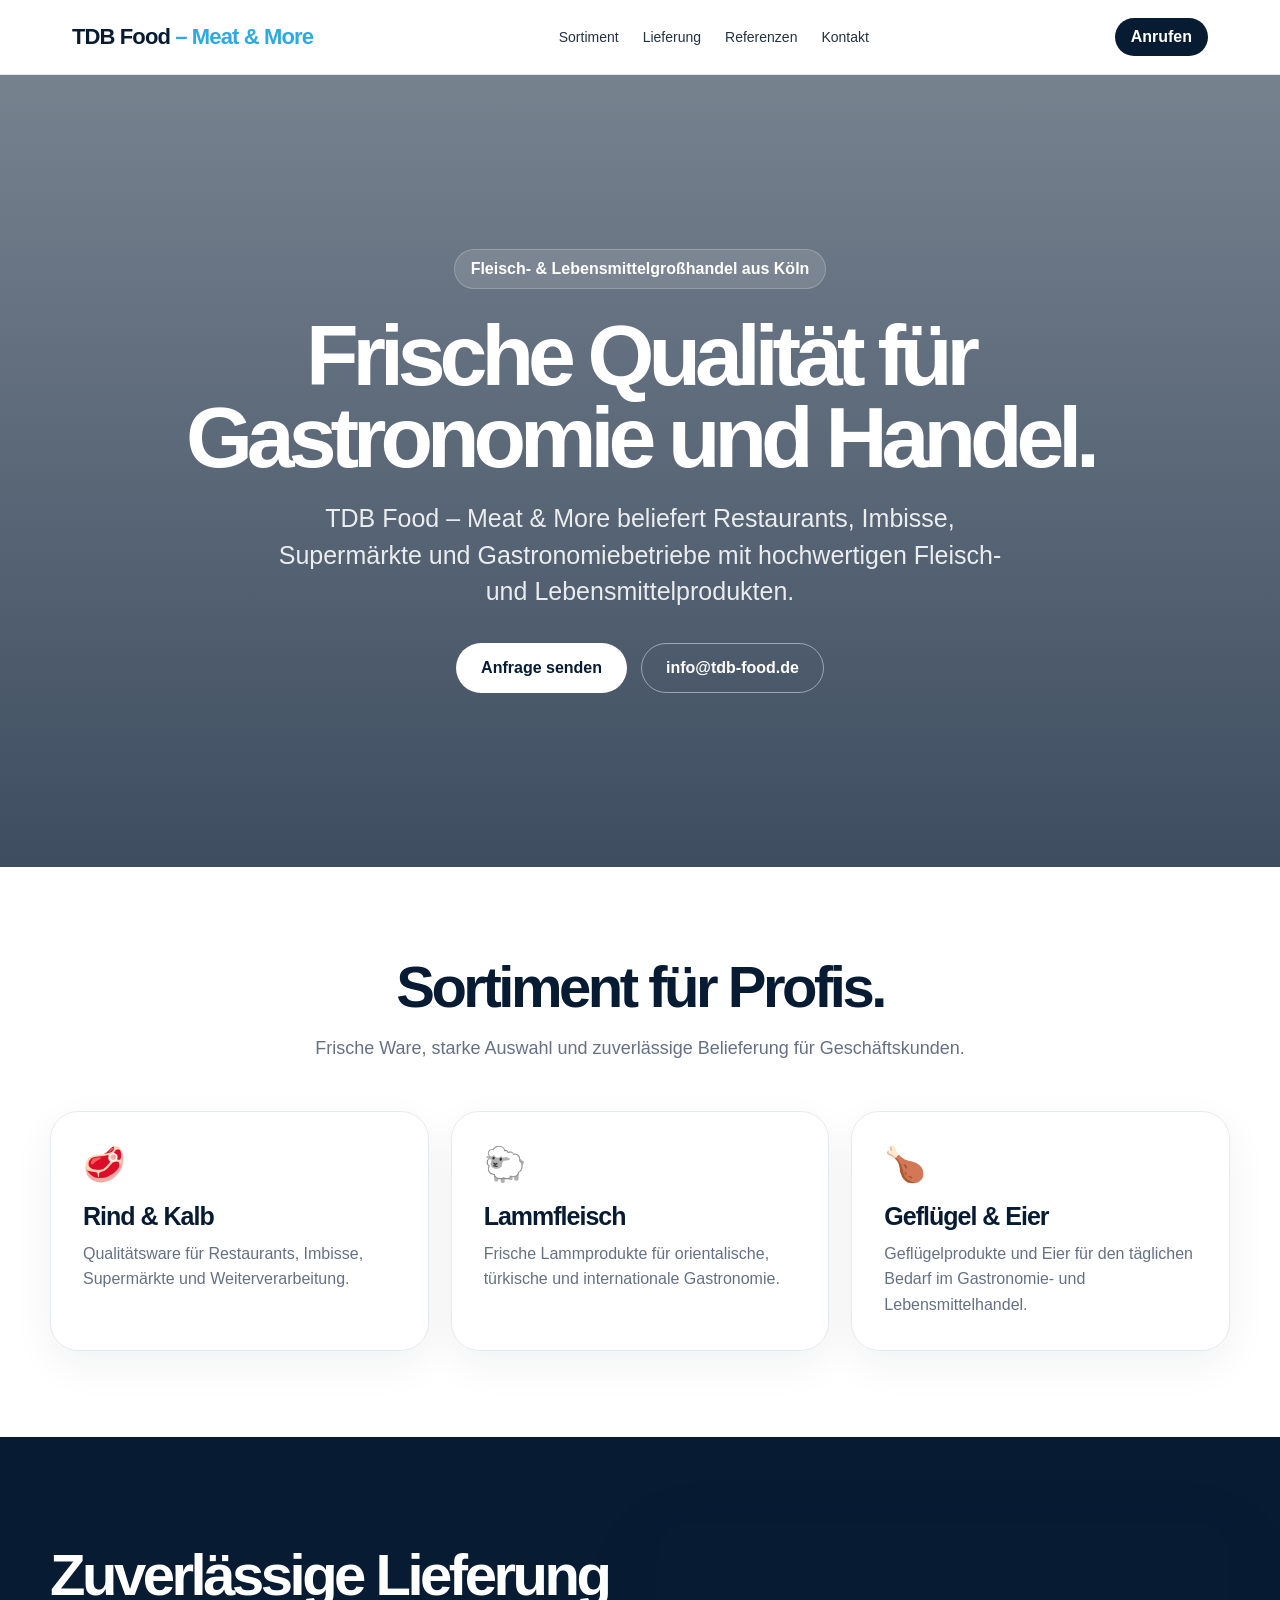
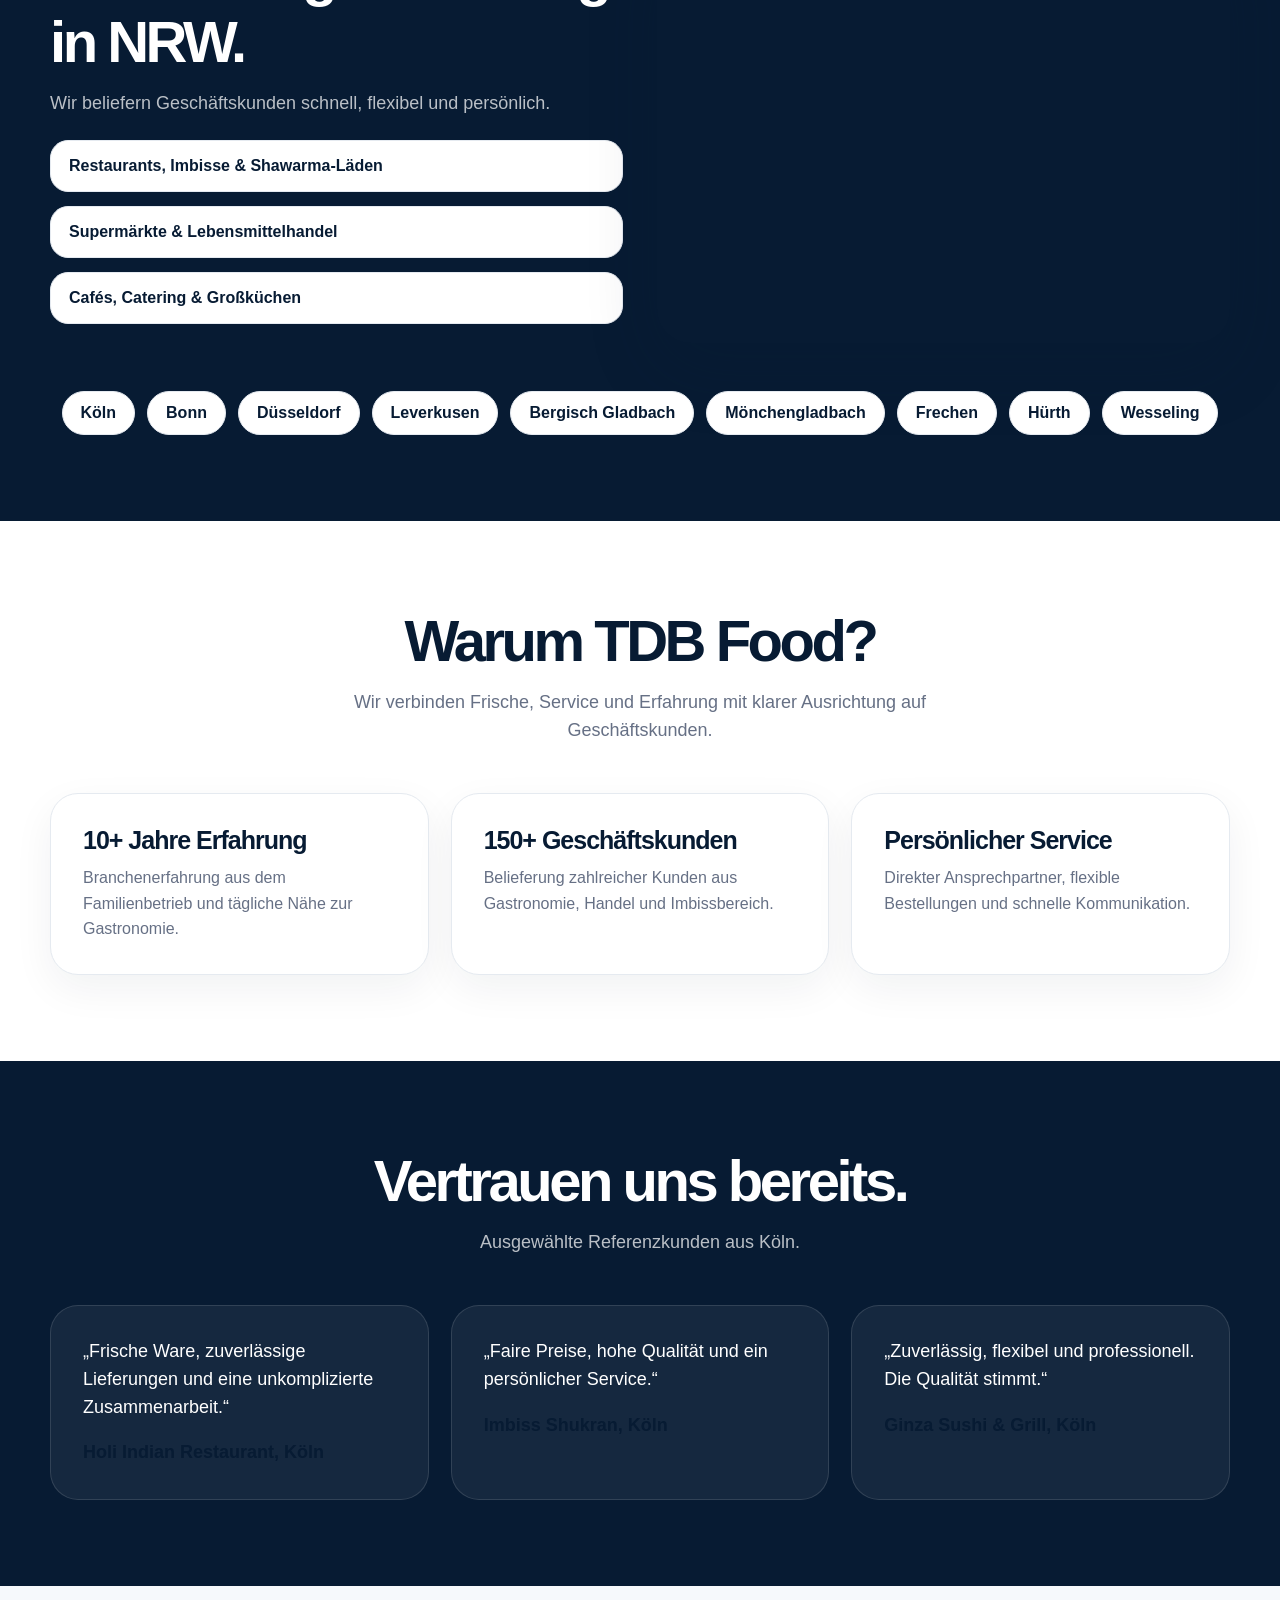
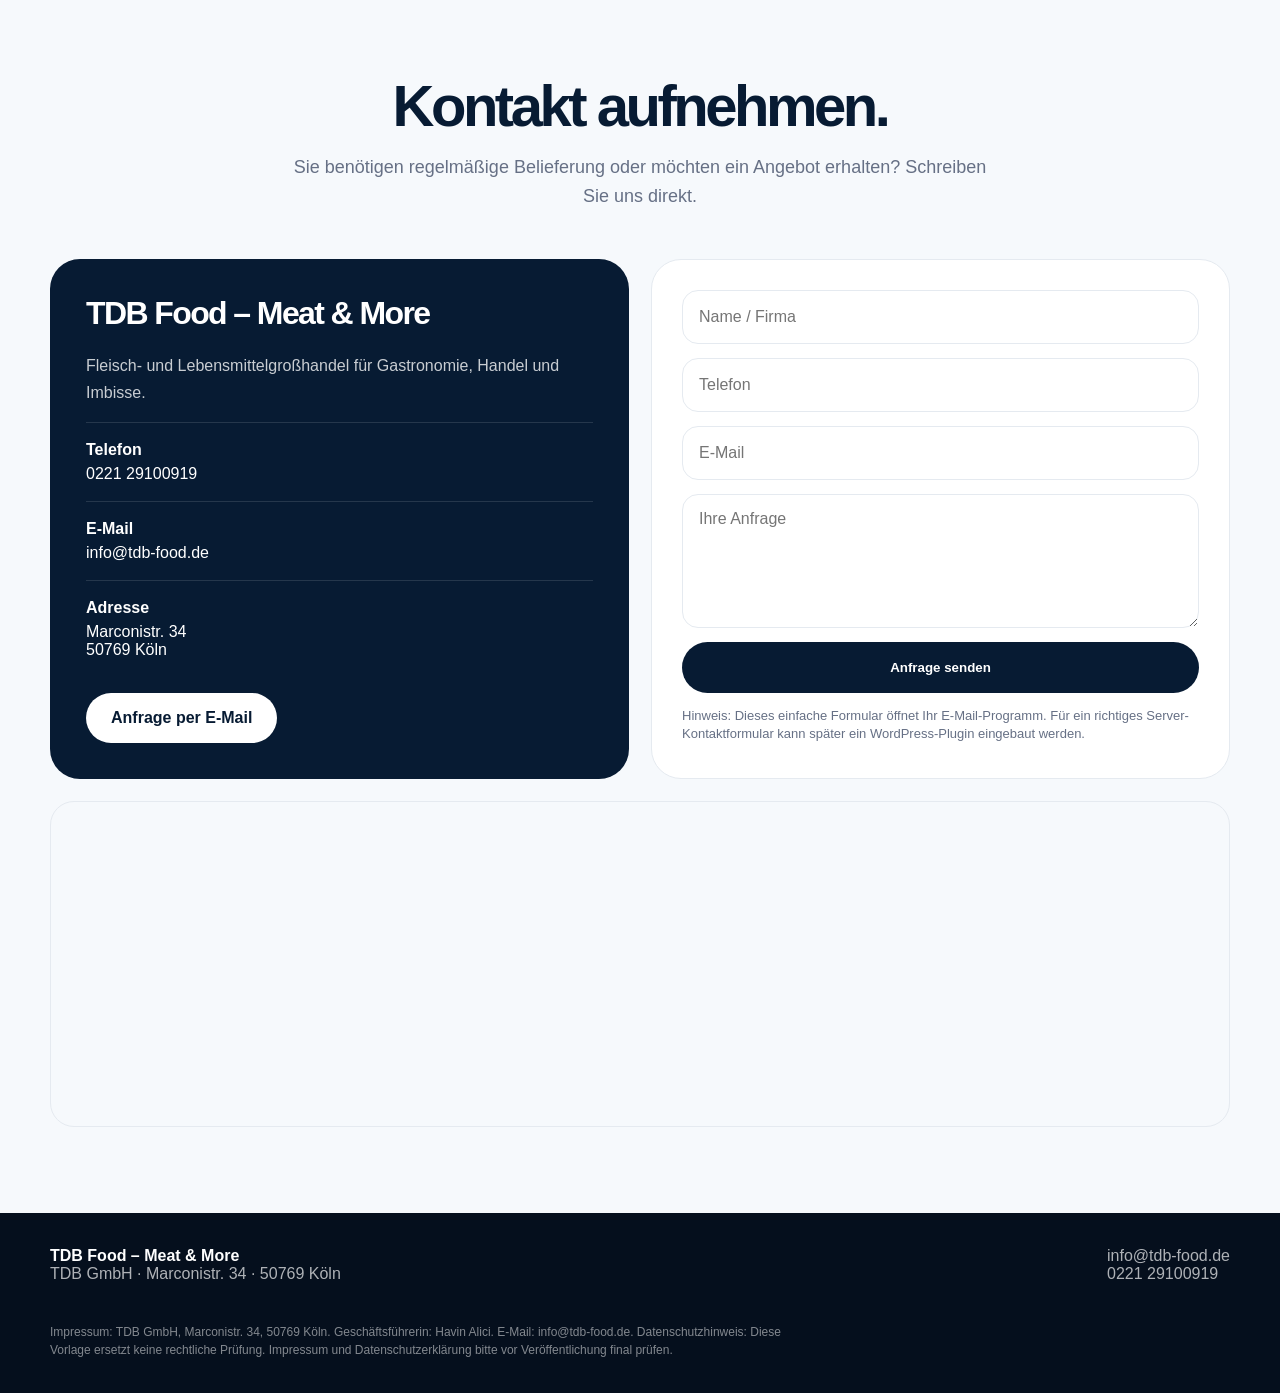
==== index.html @ 49c09c8f "Add files via upload" ====
<!doctype html>
<html lang="de">
<head>
  <meta charset="utf-8">
  <meta name="viewport" content="width=device-width, initial-scale=1">
  <title>TDB Food – Meat & More | Fleischgroßhandel Köln</title>
  <meta name="description" content="TDB Food – Meat & More beliefert Gastronomie, Imbisse, Restaurants und Supermärkte in Köln, Bonn, Düsseldorf und Umgebung mit Fleisch, Geflügel und Eiern.">
  <style>
    :root{
      --navy:#071B33;
      --blue:#2CAAE2;
      --light:#F6F9FC;
      --text:#0B1623;
      --muted:#667085;
      --card:#ffffff;
      --line:#E5EAF0;
    }
    *{box-sizing:border-box}
    html{scroll-behavior:smooth}
    body{margin:0;font-family:-apple-system,BlinkMacSystemFont,"Segoe UI",Roboto,Arial,sans-serif;color:var(--text);background:#fff}
    a{color:inherit;text-decoration:none}
    .topbar{position:sticky;top:0;z-index:10;background:rgba(255,255,255,.88);backdrop-filter:blur(18px);border-bottom:1px solid var(--line)}
    .nav{max-width:1180px;margin:auto;display:flex;align-items:center;justify-content:space-between;padding:18px 22px}
    .brand{font-weight:800;letter-spacing:-.04em;font-size:22px;color:var(--navy)}
    .brand span{color:var(--blue)}
    .navlinks{display:flex;gap:24px;font-size:14px;color:#243244}
    .navlinks a:hover{color:var(--blue)}
    .cta-small{background:var(--navy);color:#fff;padding:10px 16px;border-radius:999px;font-weight:700}
    .hero{min-height:88vh;display:grid;place-items:center;background:
      linear-gradient(180deg,rgba(7,27,51,.55),rgba(7,27,51,.78)),
      url("https://images.unsplash.com/photo-1607623814075-e51df1bdc82f?auto=format&fit=crop&w=1800&q=80") center/cover no-repeat;color:#fff;text-align:center}
    .hero-inner{max-width:980px;padding:80px 22px}
    .eyebrow{display:inline-flex;gap:10px;align-items:center;background:rgba(255,255,255,.12);border:1px solid rgba(255,255,255,.2);padding:10px 16px;border-radius:999px;margin-bottom:26px;font-weight:700}
    .hero h1{font-size:clamp(42px,7vw,86px);line-height:.95;margin:0 0 22px;letter-spacing:-.07em}
    .hero p{font-size:clamp(18px,2.3vw,25px);line-height:1.45;max-width:760px;margin:0 auto 34px;color:rgba(255,255,255,.88)}
    .actions{display:flex;gap:14px;justify-content:center;flex-wrap:wrap}
    .btn{display:inline-flex;align-items:center;justify-content:center;padding:15px 24px;border-radius:999px;font-weight:800;border:1px solid transparent}
    .btn.primary{background:#fff;color:var(--navy)}
    .btn.secondary{border-color:rgba(255,255,255,.45);color:#fff}
    section{padding:86px 22px}
    .wrap{max-width:1180px;margin:auto}
    .section-head{text-align:center;margin-bottom:48px}
    .section-head h2{font-size:clamp(32px,5vw,58px);letter-spacing:-.06em;margin:0 0 14px;color:var(--navy)}
    .section-head p{max-width:720px;margin:auto;color:var(--muted);font-size:18px;line-height:1.6}
    .grid{display:grid;gap:22px}
    .grid.three{grid-template-columns:repeat(3,1fr)}
    .grid.two{grid-template-columns:repeat(2,1fr)}
    .card{background:var(--card);border:1px solid var(--line);border-radius:28px;padding:32px;box-shadow:0 14px 40px rgba(7,27,51,.06)}
    .card h3{margin:0 0 10px;color:var(--navy);font-size:25px;letter-spacing:-.04em}
    .card p{margin:0;color:var(--muted);line-height:1.6}
    .icon{font-size:34px;margin-bottom:18px}
    .dark{background:var(--navy);color:#fff}
    .dark .section-head h2,.dark .card h3{color:#fff}
    .dark .section-head p,.dark .card p{color:rgba(255,255,255,.72)}
    .dark .card{background:rgba(255,255,255,.06);border-color:rgba(255,255,255,.12);box-shadow:none}
    .split{display:grid;grid-template-columns:1fr 1fr;gap:34px;align-items:center}
    .photo{border-radius:34px;overflow:hidden;min-height:420px;background:url("https://images.unsplash.com/photo-1588347818481-12d1c6d2d315?auto=format&fit=crop&w=1400&q=80") center/cover no-repeat;box-shadow:0 24px 70px rgba(7,27,51,.18)}
    .list{display:grid;gap:14px;margin-top:22px}
    .list div{padding:16px 18px;border:1px solid var(--line);border-radius:18px;background:#fff;font-weight:700;color:var(--navy)}
    .areas{display:flex;flex-wrap:wrap;gap:12px;justify-content:center}
    .areas span{background:#fff;border:1px solid var(--line);border-radius:999px;padding:12px 18px;font-weight:700;color:var(--navy)}
    .quote{font-size:18px;line-height:1.55}
    .quote strong{display:block;margin-top:18px;color:var(--navy)}
    .contact{background:var(--light)}
    .contact-box{display:grid;grid-template-columns:1fr 1fr;gap:22px}
    .contact-info{background:var(--navy);color:#fff;border-radius:30px;padding:36px}
    .contact-info h3{font-size:32px;margin:0 0 20px;letter-spacing:-.05em}
    .contact-info p{color:rgba(255,255,255,.78);line-height:1.7}
    .contact-row{border-top:1px solid rgba(255,255,255,.12);padding:18px 0}
    .contact-row b{display:block;color:#fff;margin-bottom:6px}
    form{background:#fff;border:1px solid var(--line);border-radius:30px;padding:30px;display:grid;gap:14px}
    input,textarea{width:100%;padding:15px 16px;border:1px solid var(--line);border-radius:16px;font:inherit}
    textarea{min-height:130px;resize:vertical}
    button{cursor:pointer;border:0}
    .form-note{font-size:13px;color:var(--muted);line-height:1.45}
    .map{margin-top:22px;border-radius:24px;overflow:hidden;border:1px solid var(--line)}
    iframe{width:100%;height:320px;border:0}
    footer{background:#050F1D;color:rgba(255,255,255,.68);padding:34px 22px}
    footer .wrap{display:flex;justify-content:space-between;gap:20px;flex-wrap:wrap}
    footer b{color:#fff}
    .legal{font-size:12px;line-height:1.5;color:rgba(255,255,255,.5);max-width:760px;margin-top:20px}
    @media(max-width:850px){
      .navlinks{display:none}
      .grid.three,.grid.two,.split,.contact-box{grid-template-columns:1fr}
      section{padding:64px 18px}
      .photo{min-height:320px}
      .hero{min-height:82vh}
      .brand{font-size:19px}
    }
  </style>
</head>
<body>
  <header class="topbar">
    <nav class="nav">
      <a href="#" class="brand">TDB Food <span>– Meat & More</span></a>
      <div class="navlinks">
        <a href="#sortiment">Sortiment</a>
        <a href="#lieferung">Lieferung</a>
        <a href="#referenzen">Referenzen</a>
        <a href="#kontakt">Kontakt</a>
      </div>
      <a class="cta-small" href="tel:022129100919">Anrufen</a>
    </nav>
  </header>

  <main>
    <section class="hero">
      <div class="hero-inner">
        <div class="eyebrow">Fleisch- & Lebensmittelgroßhandel aus Köln</div>
        <h1>Frische Qualität für Gastronomie und Handel.</h1>
        <p>TDB Food – Meat & More beliefert Restaurants, Imbisse, Supermärkte und Gastronomiebetriebe mit hochwertigen Fleisch- und Lebensmittelprodukten.</p>
        <div class="actions">
          <a class="btn primary" href="#kontakt">Anfrage senden</a>
          <a class="btn secondary" href="mailto:info@tdb-food.de">info@tdb-food.de</a>
        </div>
      </div>
    </section>

    <section id="sortiment">
      <div class="wrap">
        <div class="section-head">
          <h2>Sortiment für Profis.</h2>
          <p>Frische Ware, starke Auswahl und zuverlässige Belieferung für Geschäftskunden.</p>
        </div>
        <div class="grid three">
          <div class="card"><div class="icon">🥩</div><h3>Rind & Kalb</h3><p>Qualitätsware für Restaurants, Imbisse, Supermärkte und Weiterverarbeitung.</p></div>
          <div class="card"><div class="icon">🐑</div><h3>Lammfleisch</h3><p>Frische Lammprodukte für orientalische, türkische und internationale Gastronomie.</p></div>
          <div class="card"><div class="icon">🍗</div><h3>Geflügel & Eier</h3><p>Geflügelprodukte und Eier für den täglichen Bedarf im Gastronomie- und Lebensmittelhandel.</p></div>
        </div>
      </div>
    </section>

    <section class="dark" id="lieferung">
      <div class="wrap">
        <div class="split">
          <div>
            <div class="section-head" style="text-align:left;margin-bottom:20px">
              <h2>Zuverlässige Lieferung in NRW.</h2>
              <p>Wir beliefern Geschäftskunden schnell, flexibel und persönlich.</p>
            </div>
            <div class="list">
              <div>Restaurants, Imbisse & Shawarma-Läden</div>
              <div>Supermärkte & Lebensmittelhandel</div>
              <div>Cafés, Catering & Großküchen</div>
            </div>
          </div>
          <div class="photo" aria-label="Lebensmittelgroßhandel und Logistik"></div>
        </div>
        <div style="height:48px"></div>
        <div class="areas">
          <span>Köln</span><span>Bonn</span><span>Düsseldorf</span><span>Leverkusen</span><span>Bergisch Gladbach</span><span>Mönchengladbach</span><span>Frechen</span><span>Hürth</span><span>Wesseling</span>
        </div>
      </div>
    </section>

    <section>
      <div class="wrap">
        <div class="section-head">
          <h2>Warum TDB Food?</h2>
          <p>Wir verbinden Frische, Service und Erfahrung mit klarer Ausrichtung auf Geschäftskunden.</p>
        </div>
        <div class="grid three">
          <div class="card"><h3>10+ Jahre Erfahrung</h3><p>Branchenerfahrung aus dem Familienbetrieb und tägliche Nähe zur Gastronomie.</p></div>
          <div class="card"><h3>150+ Geschäftskunden</h3><p>Belieferung zahlreicher Kunden aus Gastronomie, Handel und Imbissbereich.</p></div>
          <div class="card"><h3>Persönlicher Service</h3><p>Direkter Ansprechpartner, flexible Bestellungen und schnelle Kommunikation.</p></div>
        </div>
      </div>
    </section>

    <section id="referenzen" class="dark">
      <div class="wrap">
        <div class="section-head">
          <h2>Vertrauen uns bereits.</h2>
          <p>Ausgewählte Referenzkunden aus Köln.</p>
        </div>
        <div class="grid three">
          <div class="card quote">„Frische Ware, zuverlässige Lieferungen und eine unkomplizierte Zusammenarbeit.“<strong>Holi Indian Restaurant, Köln</strong></div>
          <div class="card quote">„Faire Preise, hohe Qualität und ein persönlicher Service.“<strong>Imbiss Shukran, Köln</strong></div>
          <div class="card quote">„Zuverlässig, flexibel und professionell. Die Qualität stimmt.“<strong>Ginza Sushi & Grill, Köln</strong></div>
        </div>
      </div>
    </section>

    <section id="kontakt" class="contact">
      <div class="wrap">
        <div class="section-head">
          <h2>Kontakt aufnehmen.</h2>
          <p>Sie benötigen regelmäßige Belieferung oder möchten ein Angebot erhalten? Schreiben Sie uns direkt.</p>
        </div>
        <div class="contact-box">
          <div class="contact-info">
            <h3>TDB Food – Meat & More</h3>
            <p>Fleisch- und Lebensmittelgroßhandel für Gastronomie, Handel und Imbisse.</p>
            <div class="contact-row"><b>Telefon</b><a href="tel:022129100919">0221 29100919</a></div>
            <div class="contact-row"><b>E-Mail</b><a href="mailto:info@tdb-food.de">info@tdb-food.de</a></div>
            <div class="contact-row"><b>Adresse</b>Marconistr. 34<br>50769 Köln</div>
            <div class="actions" style="justify-content:flex-start;margin-top:16px">
              <a class="btn primary" href="mailto:info@tdb-food.de?subject=Anfrage%20TDB%20Food">Anfrage per E-Mail</a>
            </div>
          </div>
          <form action="mailto:info@tdb-food.de" method="post" enctype="text/plain">
            <input name="Name" placeholder="Name / Firma" required>
            <input name="Telefon" placeholder="Telefon">
            <input name="E-Mail" type="email" placeholder="E-Mail" required>
            <textarea name="Nachricht" placeholder="Ihre Anfrage"></textarea>
            <button class="btn primary" style="background:var(--navy);color:#fff" type="submit">Anfrage senden</button>
            <div class="form-note">Hinweis: Dieses einfache Formular öffnet Ihr E-Mail-Programm. Für ein richtiges Server-Kontaktformular kann später ein WordPress-Plugin eingebaut werden.</div>
          </form>
        </div>
        <div class="map">
          <iframe loading="lazy" src="https://www.google.com/maps?q=Marconistr.%2034%2C%2050769%20K%C3%B6ln&output=embed"></iframe>
        </div>
      </div>
    </section>
  </main>

  <footer>
    <div class="wrap">
      <div><b>TDB Food – Meat & More</b><br>TDB GmbH · Marconistr. 34 · 50769 Köln</div>
      <div><a href="mailto:info@tdb-food.de">info@tdb-food.de</a><br><a href="tel:022129100919">0221 29100919</a></div>
      <div class="legal">
        Impressum: TDB GmbH, Marconistr. 34, 50769 Köln. Geschäftsführerin: Havin Alici. E-Mail: info@tdb-food.de.  
        Datenschutzhinweis: Diese Vorlage ersetzt keine rechtliche Prüfung. Impressum und Datenschutzerklärung bitte vor Veröffentlichung final prüfen.
      </div>
    </div>
  </footer>
</body>
</html>
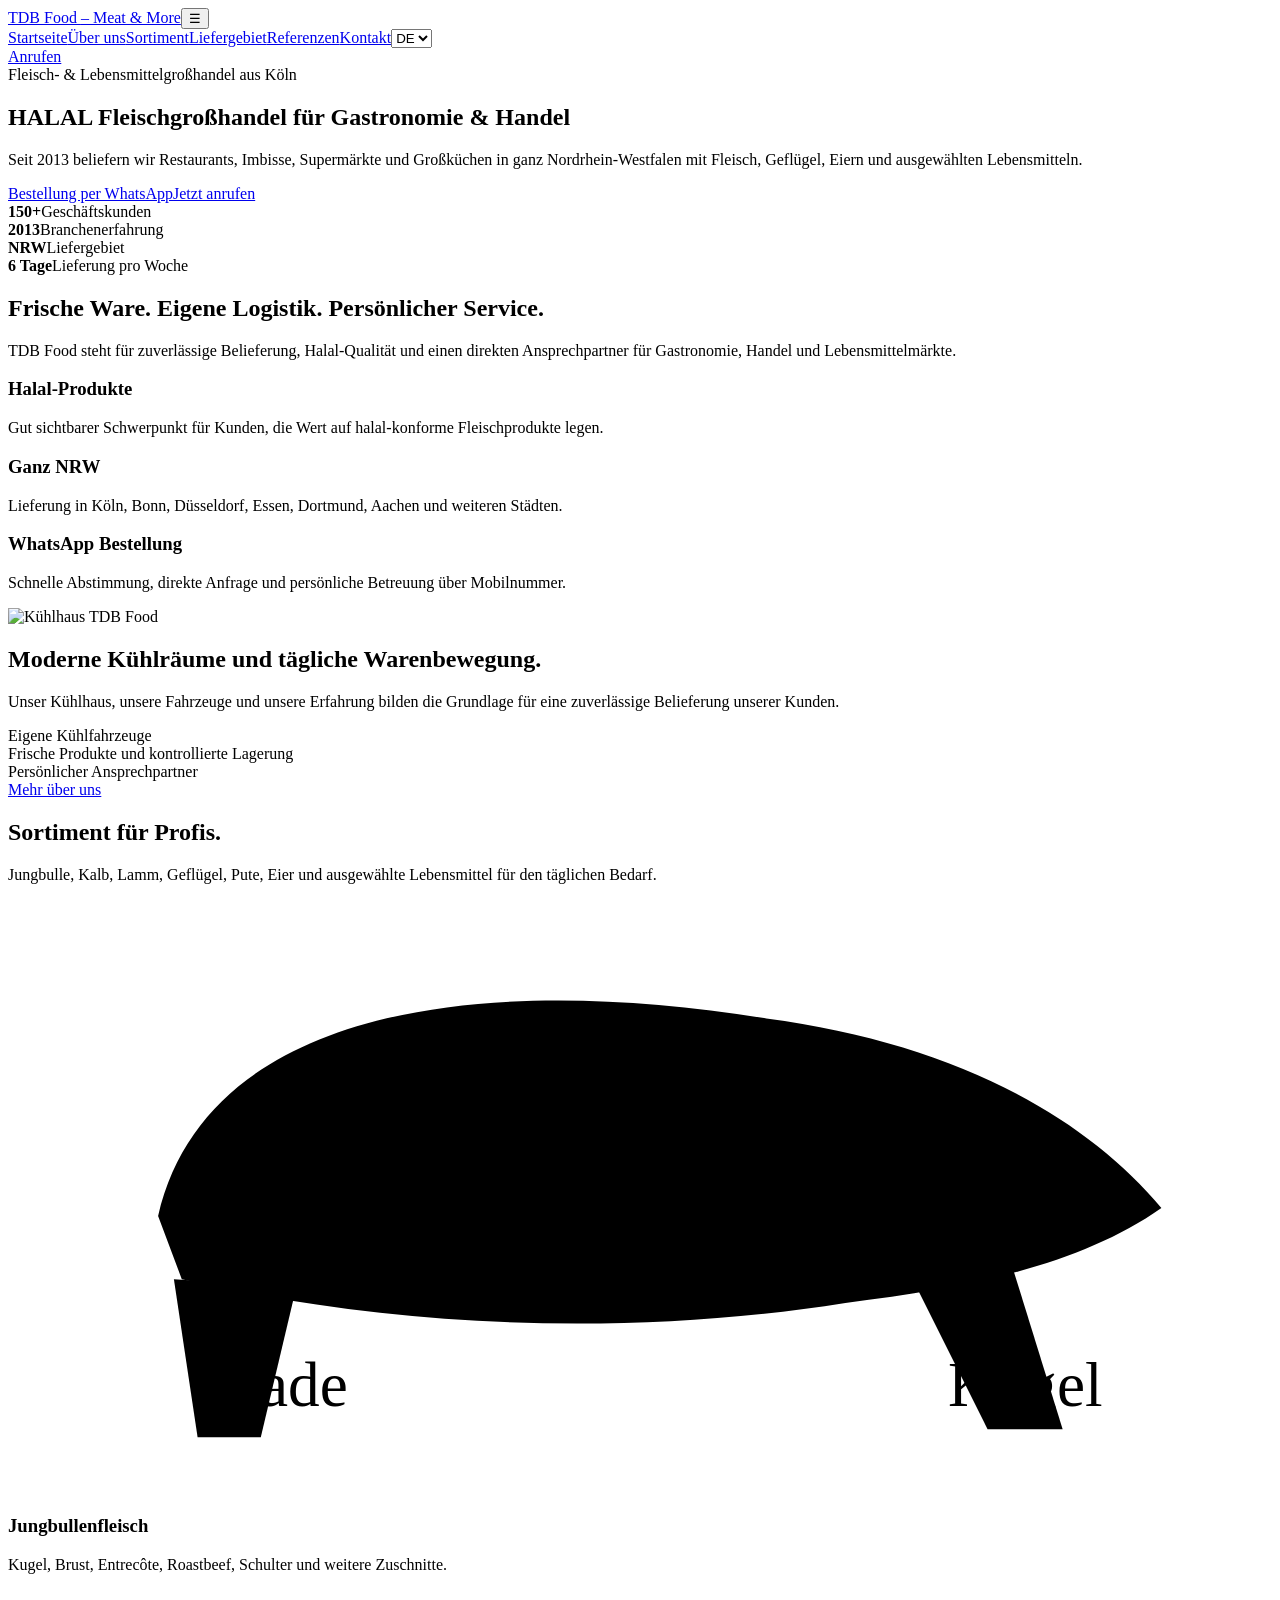
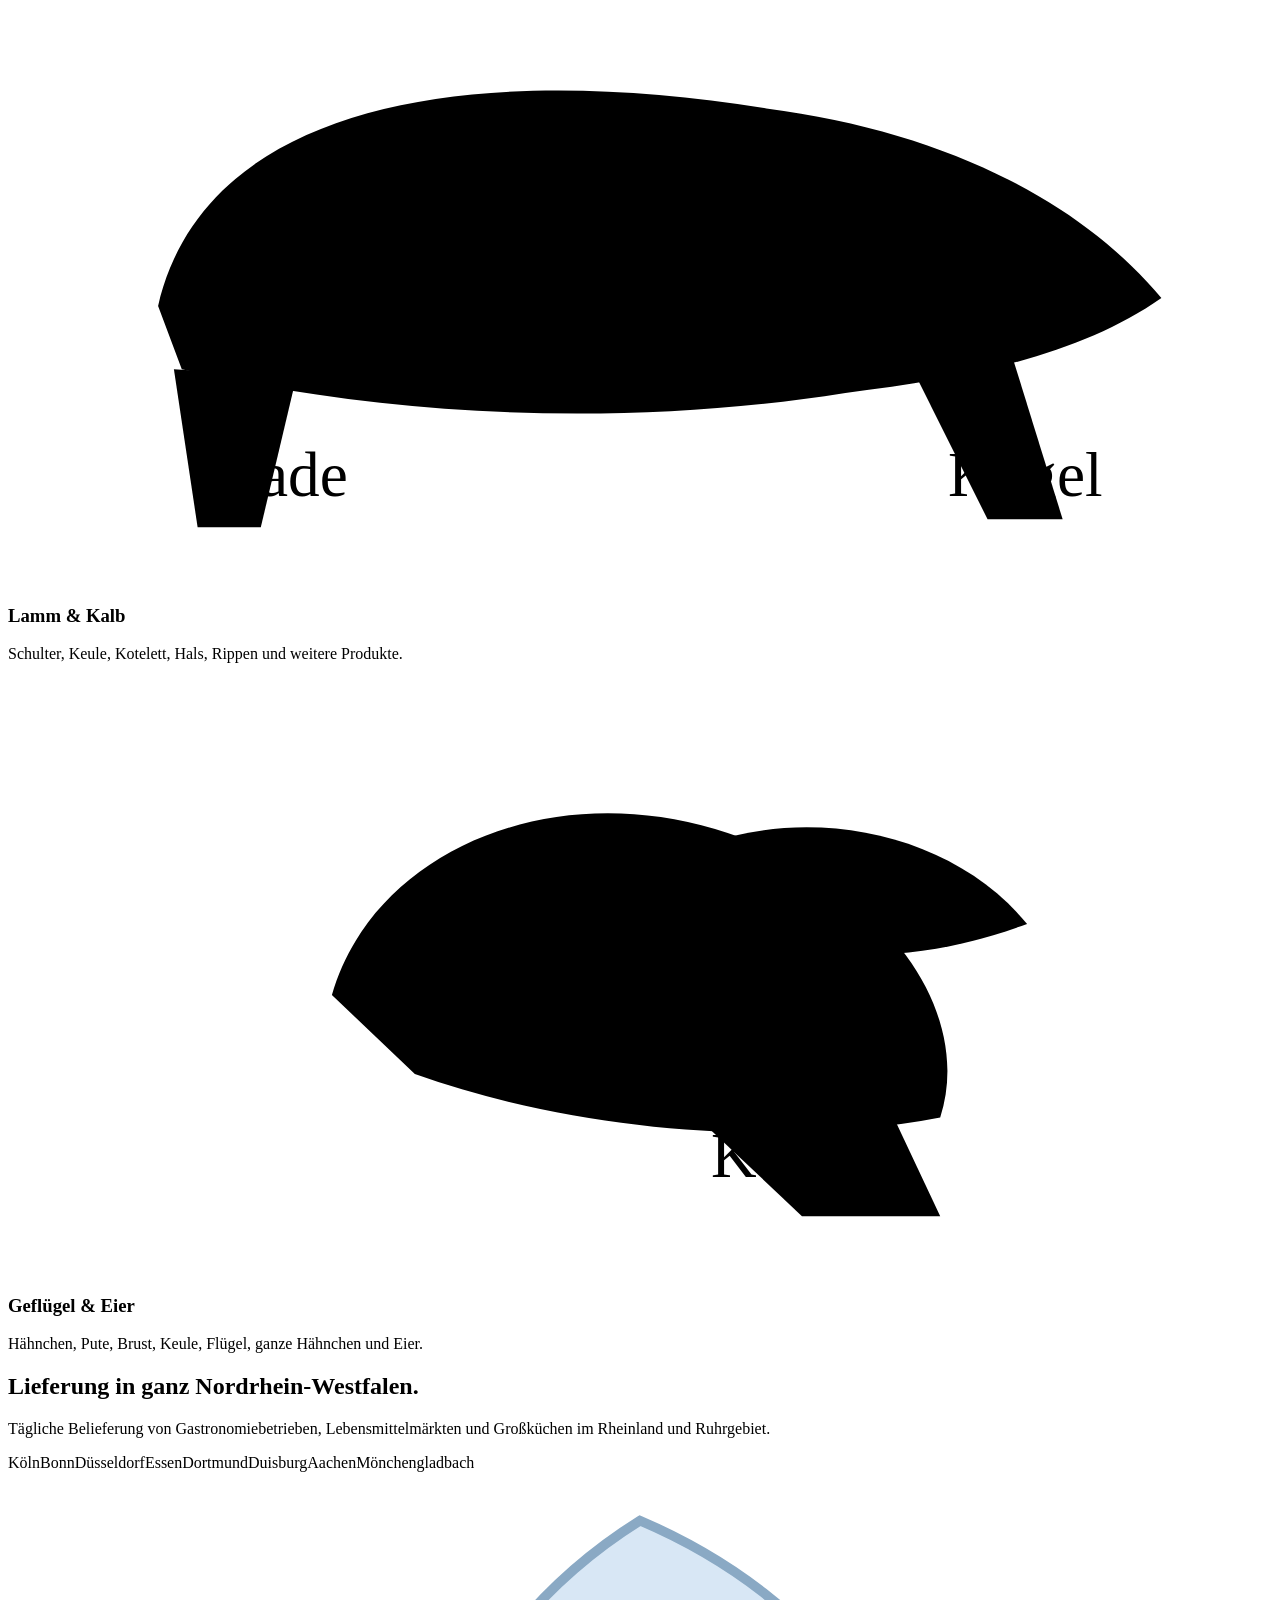
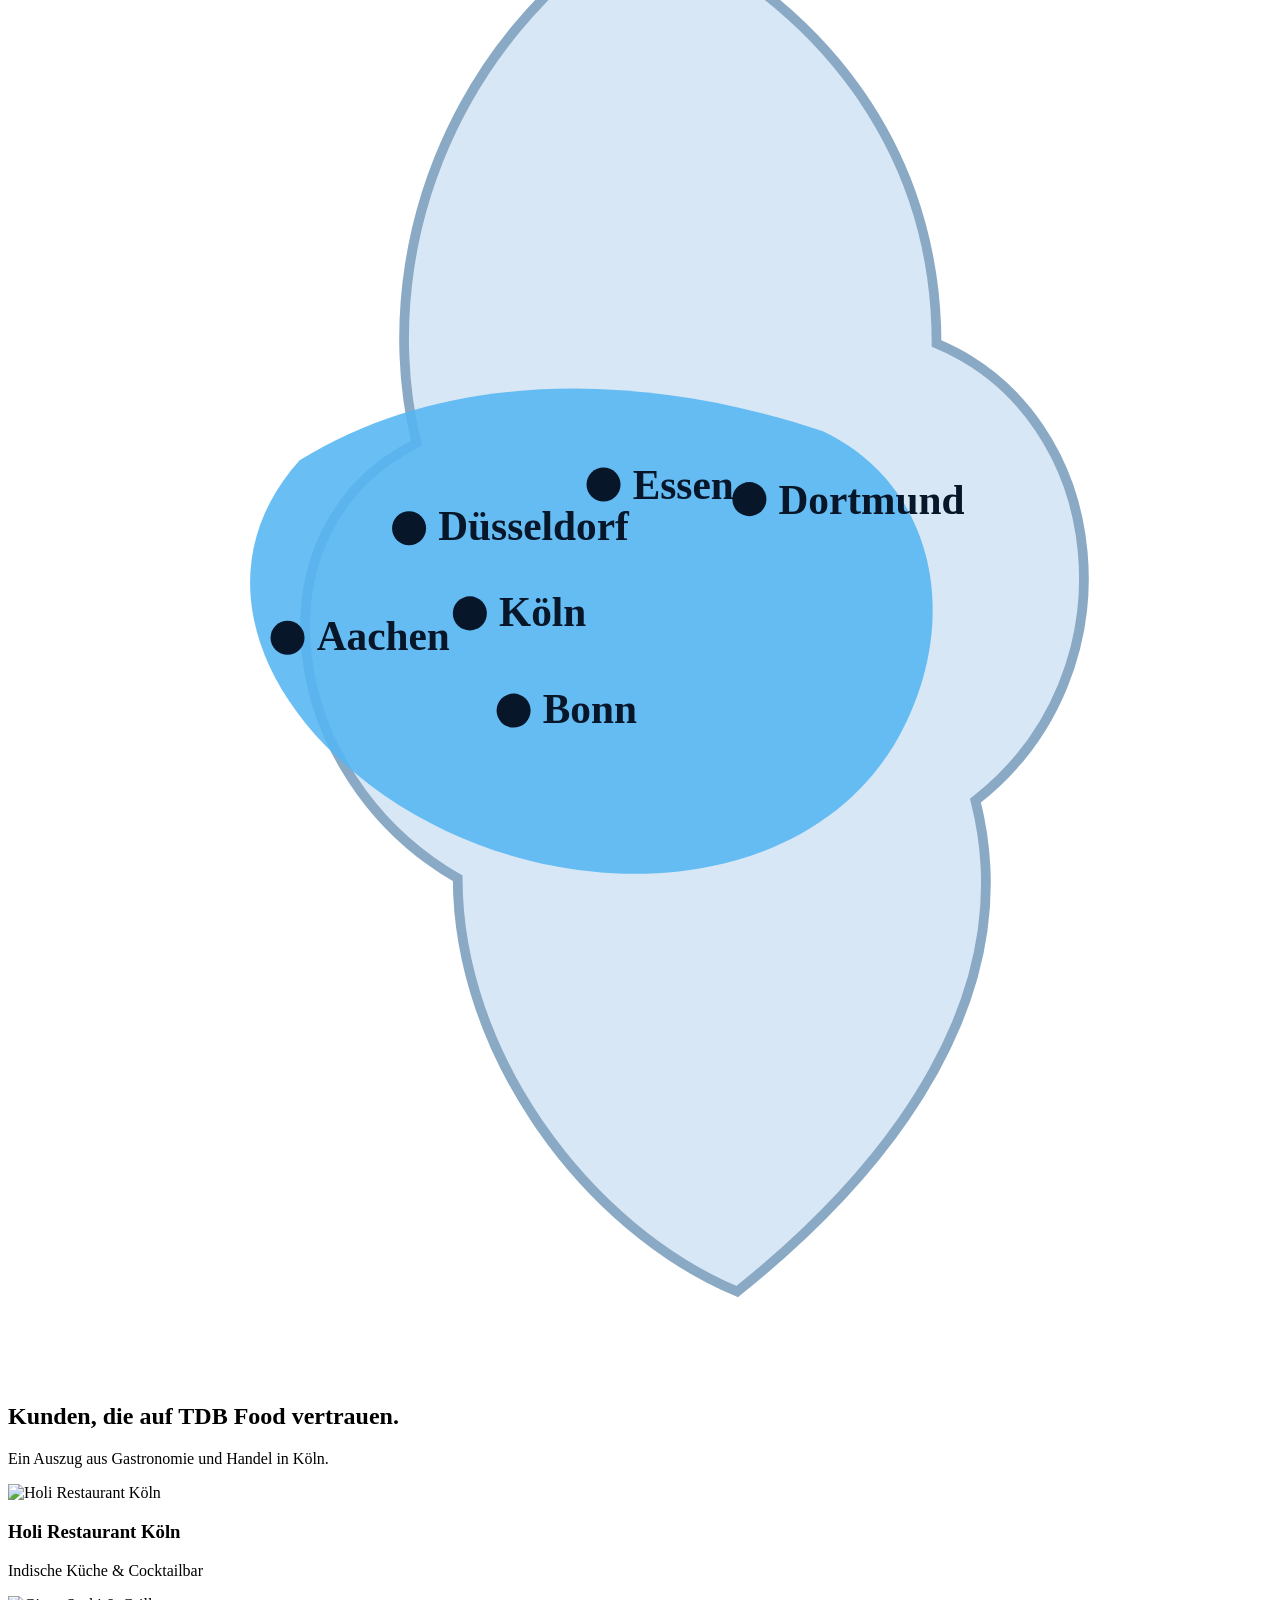
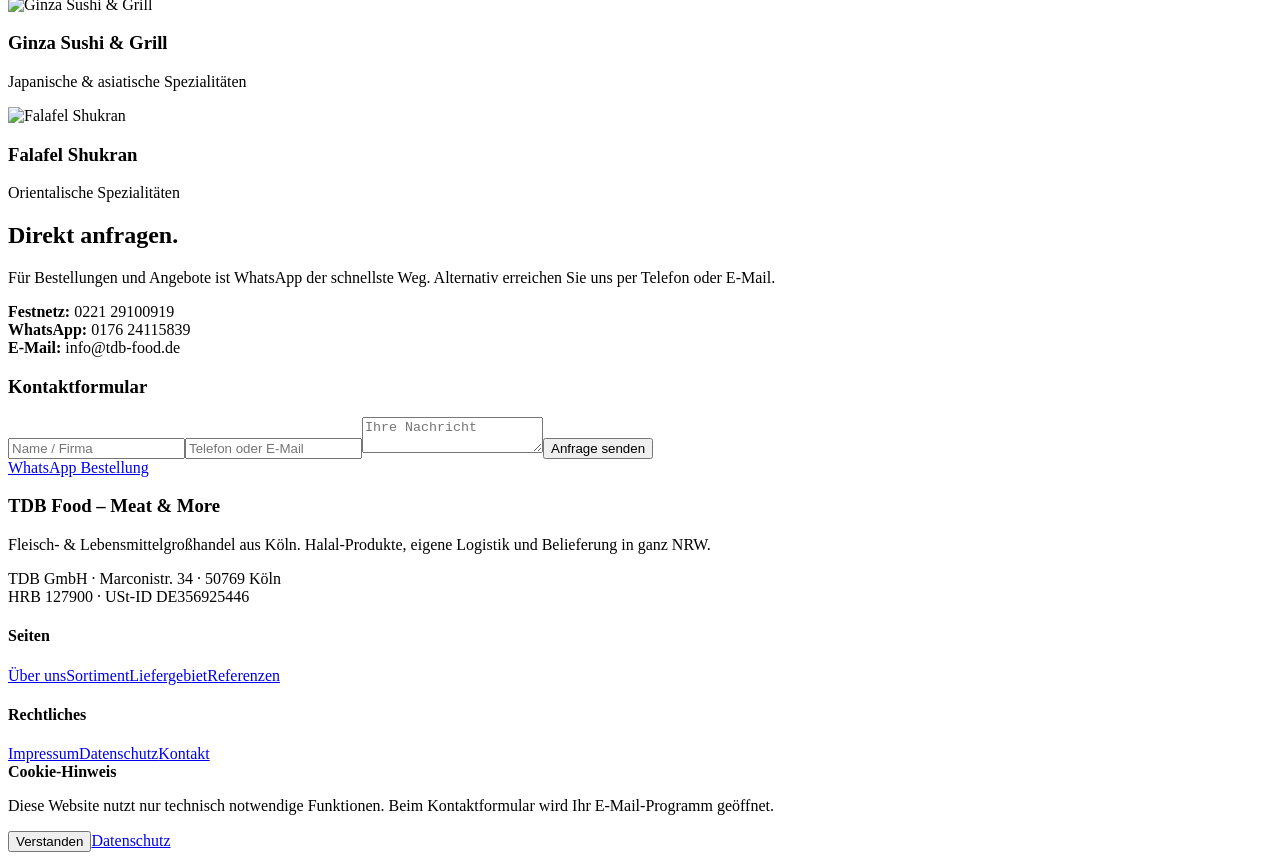
==== commit 51a6bfd6: "Add files via upload" ====
--- a/index.html
+++ b/index.html
@@ -1,228 +1,10 @@
-<!doctype html>
-<html lang="de">
-<head>
-  <meta charset="utf-8">
-  <meta name="viewport" content="width=device-width, initial-scale=1">
-  <title>TDB Food – Meat & More | Fleischgroßhandel Köln</title>
-  <meta name="description" content="TDB Food – Meat & More beliefert Gastronomie, Imbisse, Restaurants und Supermärkte in Köln, Bonn, Düsseldorf und Umgebung mit Fleisch, Geflügel und Eiern.">
-  <style>
-    :root{
-      --navy:#071B33;
-      --blue:#2CAAE2;
-      --light:#F6F9FC;
-      --text:#0B1623;
-      --muted:#667085;
-      --card:#ffffff;
-      --line:#E5EAF0;
-    }
-    *{box-sizing:border-box}
-    html{scroll-behavior:smooth}
-    body{margin:0;font-family:-apple-system,BlinkMacSystemFont,"Segoe UI",Roboto,Arial,sans-serif;color:var(--text);background:#fff}
-    a{color:inherit;text-decoration:none}
-    .topbar{position:sticky;top:0;z-index:10;background:rgba(255,255,255,.88);backdrop-filter:blur(18px);border-bottom:1px solid var(--line)}
-    .nav{max-width:1180px;margin:auto;display:flex;align-items:center;justify-content:space-between;padding:18px 22px}
-    .brand{font-weight:800;letter-spacing:-.04em;font-size:22px;color:var(--navy)}
-    .brand span{color:var(--blue)}
-    .navlinks{display:flex;gap:24px;font-size:14px;color:#243244}
-    .navlinks a:hover{color:var(--blue)}
-    .cta-small{background:var(--navy);color:#fff;padding:10px 16px;border-radius:999px;font-weight:700}
-    .hero{min-height:88vh;display:grid;place-items:center;background:
-      linear-gradient(180deg,rgba(7,27,51,.55),rgba(7,27,51,.78)),
-      url("https://images.unsplash.com/photo-1607623814075-e51df1bdc82f?auto=format&fit=crop&w=1800&q=80") center/cover no-repeat;color:#fff;text-align:center}
-    .hero-inner{max-width:980px;padding:80px 22px}
-    .eyebrow{display:inline-flex;gap:10px;align-items:center;background:rgba(255,255,255,.12);border:1px solid rgba(255,255,255,.2);padding:10px 16px;border-radius:999px;margin-bottom:26px;font-weight:700}
-    .hero h1{font-size:clamp(42px,7vw,86px);line-height:.95;margin:0 0 22px;letter-spacing:-.07em}
-    .hero p{font-size:clamp(18px,2.3vw,25px);line-height:1.45;max-width:760px;margin:0 auto 34px;color:rgba(255,255,255,.88)}
-    .actions{display:flex;gap:14px;justify-content:center;flex-wrap:wrap}
-    .btn{display:inline-flex;align-items:center;justify-content:center;padding:15px 24px;border-radius:999px;font-weight:800;border:1px solid transparent}
-    .btn.primary{background:#fff;color:var(--navy)}
-    .btn.secondary{border-color:rgba(255,255,255,.45);color:#fff}
-    section{padding:86px 22px}
-    .wrap{max-width:1180px;margin:auto}
-    .section-head{text-align:center;margin-bottom:48px}
-    .section-head h2{font-size:clamp(32px,5vw,58px);letter-spacing:-.06em;margin:0 0 14px;color:var(--navy)}
-    .section-head p{max-width:720px;margin:auto;color:var(--muted);font-size:18px;line-height:1.6}
-    .grid{display:grid;gap:22px}
-    .grid.three{grid-template-columns:repeat(3,1fr)}
-    .grid.two{grid-template-columns:repeat(2,1fr)}
-    .card{background:var(--card);border:1px solid var(--line);border-radius:28px;padding:32px;box-shadow:0 14px 40px rgba(7,27,51,.06)}
-    .card h3{margin:0 0 10px;color:var(--navy);font-size:25px;letter-spacing:-.04em}
-    .card p{margin:0;color:var(--muted);line-height:1.6}
-    .icon{font-size:34px;margin-bottom:18px}
-    .dark{background:var(--navy);color:#fff}
-    .dark .section-head h2,.dark .card h3{color:#fff}
-    .dark .section-head p,.dark .card p{color:rgba(255,255,255,.72)}
-    .dark .card{background:rgba(255,255,255,.06);border-color:rgba(255,255,255,.12);box-shadow:none}
-    .split{display:grid;grid-template-columns:1fr 1fr;gap:34px;align-items:center}
-    .photo{border-radius:34px;overflow:hidden;min-height:420px;background:url("https://images.unsplash.com/photo-1588347818481-12d1c6d2d315?auto=format&fit=crop&w=1400&q=80") center/cover no-repeat;box-shadow:0 24px 70px rgba(7,27,51,.18)}
-    .list{display:grid;gap:14px;margin-top:22px}
-    .list div{padding:16px 18px;border:1px solid var(--line);border-radius:18px;background:#fff;font-weight:700;color:var(--navy)}
-    .areas{display:flex;flex-wrap:wrap;gap:12px;justify-content:center}
-    .areas span{background:#fff;border:1px solid var(--line);border-radius:999px;padding:12px 18px;font-weight:700;color:var(--navy)}
-    .quote{font-size:18px;line-height:1.55}
-    .quote strong{display:block;margin-top:18px;color:var(--navy)}
-    .contact{background:var(--light)}
-    .contact-box{display:grid;grid-template-columns:1fr 1fr;gap:22px}
-    .contact-info{background:var(--navy);color:#fff;border-radius:30px;padding:36px}
-    .contact-info h3{font-size:32px;margin:0 0 20px;letter-spacing:-.05em}
-    .contact-info p{color:rgba(255,255,255,.78);line-height:1.7}
-    .contact-row{border-top:1px solid rgba(255,255,255,.12);padding:18px 0}
-    .contact-row b{display:block;color:#fff;margin-bottom:6px}
-    form{background:#fff;border:1px solid var(--line);border-radius:30px;padding:30px;display:grid;gap:14px}
-    input,textarea{width:100%;padding:15px 16px;border:1px solid var(--line);border-radius:16px;font:inherit}
-    textarea{min-height:130px;resize:vertical}
-    button{cursor:pointer;border:0}
-    .form-note{font-size:13px;color:var(--muted);line-height:1.45}
-    .map{margin-top:22px;border-radius:24px;overflow:hidden;border:1px solid var(--line)}
-    iframe{width:100%;height:320px;border:0}
-    footer{background:#050F1D;color:rgba(255,255,255,.68);padding:34px 22px}
-    footer .wrap{display:flex;justify-content:space-between;gap:20px;flex-wrap:wrap}
-    footer b{color:#fff}
-    .legal{font-size:12px;line-height:1.5;color:rgba(255,255,255,.5);max-width:760px;margin-top:20px}
-    @media(max-width:850px){
-      .navlinks{display:none}
-      .grid.three,.grid.two,.split,.contact-box{grid-template-columns:1fr}
-      section{padding:64px 18px}
-      .photo{min-height:320px}
-      .hero{min-height:82vh}
-      .brand{font-size:19px}
-    }
-  </style>
-</head>
-<body>
-  <header class="topbar">
-    <nav class="nav">
-      <a href="#" class="brand">TDB Food <span>– Meat & More</span></a>
-      <div class="navlinks">
-        <a href="#sortiment">Sortiment</a>
-        <a href="#lieferung">Lieferung</a>
-        <a href="#referenzen">Referenzen</a>
-        <a href="#kontakt">Kontakt</a>
-      </div>
-      <a class="cta-small" href="tel:022129100919">Anrufen</a>
-    </nav>
-  </header>
-
-  <main>
-    <section class="hero">
-      <div class="hero-inner">
-        <div class="eyebrow">Fleisch- & Lebensmittelgroßhandel aus Köln</div>
-        <h1>Frische Qualität für Gastronomie und Handel.</h1>
-        <p>TDB Food – Meat & More beliefert Restaurants, Imbisse, Supermärkte und Gastronomiebetriebe mit hochwertigen Fleisch- und Lebensmittelprodukten.</p>
-        <div class="actions">
-          <a class="btn primary" href="#kontakt">Anfrage senden</a>
-          <a class="btn secondary" href="mailto:info@tdb-food.de">info@tdb-food.de</a>
-        </div>
-      </div>
-    </section>
-
-    <section id="sortiment">
-      <div class="wrap">
-        <div class="section-head">
-          <h2>Sortiment für Profis.</h2>
-          <p>Frische Ware, starke Auswahl und zuverlässige Belieferung für Geschäftskunden.</p>
-        </div>
-        <div class="grid three">
-          <div class="card"><div class="icon">🥩</div><h3>Rind & Kalb</h3><p>Qualitätsware für Restaurants, Imbisse, Supermärkte und Weiterverarbeitung.</p></div>
-          <div class="card"><div class="icon">🐑</div><h3>Lammfleisch</h3><p>Frische Lammprodukte für orientalische, türkische und internationale Gastronomie.</p></div>
-          <div class="card"><div class="icon">🍗</div><h3>Geflügel & Eier</h3><p>Geflügelprodukte und Eier für den täglichen Bedarf im Gastronomie- und Lebensmittelhandel.</p></div>
-        </div>
-      </div>
-    </section>
-
-    <section class="dark" id="lieferung">
-      <div class="wrap">
-        <div class="split">
-          <div>
-            <div class="section-head" style="text-align:left;margin-bottom:20px">
-              <h2>Zuverlässige Lieferung in NRW.</h2>
-              <p>Wir beliefern Geschäftskunden schnell, flexibel und persönlich.</p>
-            </div>
-            <div class="list">
-              <div>Restaurants, Imbisse & Shawarma-Läden</div>
-              <div>Supermärkte & Lebensmittelhandel</div>
-              <div>Cafés, Catering & Großküchen</div>
-            </div>
-          </div>
-          <div class="photo" aria-label="Lebensmittelgroßhandel und Logistik"></div>
-        </div>
-        <div style="height:48px"></div>
-        <div class="areas">
-          <span>Köln</span><span>Bonn</span><span>Düsseldorf</span><span>Leverkusen</span><span>Bergisch Gladbach</span><span>Mönchengladbach</span><span>Frechen</span><span>Hürth</span><span>Wesseling</span>
-        </div>
-      </div>
-    </section>
-
-    <section>
-      <div class="wrap">
-        <div class="section-head">
-          <h2>Warum TDB Food?</h2>
-          <p>Wir verbinden Frische, Service und Erfahrung mit klarer Ausrichtung auf Geschäftskunden.</p>
-        </div>
-        <div class="grid three">
-          <div class="card"><h3>10+ Jahre Erfahrung</h3><p>Branchenerfahrung aus dem Familienbetrieb und tägliche Nähe zur Gastronomie.</p></div>
-          <div class="card"><h3>150+ Geschäftskunden</h3><p>Belieferung zahlreicher Kunden aus Gastronomie, Handel und Imbissbereich.</p></div>
-          <div class="card"><h3>Persönlicher Service</h3><p>Direkter Ansprechpartner, flexible Bestellungen und schnelle Kommunikation.</p></div>
-        </div>
-      </div>
-    </section>
-
-    <section id="referenzen" class="dark">
-      <div class="wrap">
-        <div class="section-head">
-          <h2>Vertrauen uns bereits.</h2>
-          <p>Ausgewählte Referenzkunden aus Köln.</p>
-        </div>
-        <div class="grid three">
-          <div class="card quote">„Frische Ware, zuverlässige Lieferungen und eine unkomplizierte Zusammenarbeit.“<strong>Holi Indian Restaurant, Köln</strong></div>
-          <div class="card quote">„Faire Preise, hohe Qualität und ein persönlicher Service.“<strong>Imbiss Shukran, Köln</strong></div>
-          <div class="card quote">„Zuverlässig, flexibel und professionell. Die Qualität stimmt.“<strong>Ginza Sushi & Grill, Köln</strong></div>
-        </div>
-      </div>
-    </section>
-
-    <section id="kontakt" class="contact">
-      <div class="wrap">
-        <div class="section-head">
-          <h2>Kontakt aufnehmen.</h2>
-          <p>Sie benötigen regelmäßige Belieferung oder möchten ein Angebot erhalten? Schreiben Sie uns direkt.</p>
-        </div>
-        <div class="contact-box">
-          <div class="contact-info">
-            <h3>TDB Food – Meat & More</h3>
-            <p>Fleisch- und Lebensmittelgroßhandel für Gastronomie, Handel und Imbisse.</p>
-            <div class="contact-row"><b>Telefon</b><a href="tel:022129100919">0221 29100919</a></div>
-            <div class="contact-row"><b>E-Mail</b><a href="mailto:info@tdb-food.de">info@tdb-food.de</a></div>
-            <div class="contact-row"><b>Adresse</b>Marconistr. 34<br>50769 Köln</div>
-            <div class="actions" style="justify-content:flex-start;margin-top:16px">
-              <a class="btn primary" href="mailto:info@tdb-food.de?subject=Anfrage%20TDB%20Food">Anfrage per E-Mail</a>
-            </div>
-          </div>
-          <form action="mailto:info@tdb-food.de" method="post" enctype="text/plain">
-            <input name="Name" placeholder="Name / Firma" required>
-            <input name="Telefon" placeholder="Telefon">
-            <input name="E-Mail" type="email" placeholder="E-Mail" required>
-            <textarea name="Nachricht" placeholder="Ihre Anfrage"></textarea>
-            <button class="btn primary" style="background:var(--navy);color:#fff" type="submit">Anfrage senden</button>
-            <div class="form-note">Hinweis: Dieses einfache Formular öffnet Ihr E-Mail-Programm. Für ein richtiges Server-Kontaktformular kann später ein WordPress-Plugin eingebaut werden.</div>
-          </form>
-        </div>
-        <div class="map">
-          <iframe loading="lazy" src="https://www.google.com/maps?q=Marconistr.%2034%2C%2050769%20K%C3%B6ln&output=embed"></iframe>
-        </div>
-      </div>
-    </section>
-  </main>
-
-  <footer>
-    <div class="wrap">
-      <div><b>TDB Food – Meat & More</b><br>TDB GmbH · Marconistr. 34 · 50769 Köln</div>
-      <div><a href="mailto:info@tdb-food.de">info@tdb-food.de</a><br><a href="tel:022129100919">0221 29100919</a></div>
-      <div class="legal">
-        Impressum: TDB GmbH, Marconistr. 34, 50769 Köln. Geschäftsführerin: Havin Alici. E-Mail: info@tdb-food.de.  
-        Datenschutzhinweis: Diese Vorlage ersetzt keine rechtliche Prüfung. Impressum und Datenschutzerklärung bitte vor Veröffentlichung final prüfen.
-      </div>
-    </div>
-  </footer>
-</body>
-</html>
+<!doctype html><html lang="de"><head><meta charset="utf-8"><meta name="viewport" content="width=device-width,initial-scale=1"><title>Index | TDB Food</title><meta name="description" content="TDB Food – Meat & More. Halal Fleisch- und Lebensmittelgroßhandel aus Köln mit Lieferung in ganz NRW."><link rel="preconnect" href="https://fonts.gstatic.com"><link rel="stylesheet" href="assets/style.css"></head><body><header class="topbar"><div class="container nav"><a class="brand" href="index.html">TDB Food <span>– Meat & More</span></a><button class="mobile-toggle">☰</button><nav class="menu"><a href="index.html">Startseite</a><a href="about.html">Über uns</a><a href="products.html">Sortiment</a><a href="delivery.html">Liefergebiet</a><a href="references.html">Referenzen</a><a href="contact.html">Kontakt</a><select class="lang" onchange="document.querySelector('[data-lang='+this.value+']')?.click()"><option value="de">DE</option><option value="en">EN</option><option value="ku">KU</option><option value="tr">TR</option></select></nav><a class="cta" href="tel:+4922129100919">Anrufen</a></div></header><button hidden data-lang="de"></button><button hidden data-lang="en"></button><button hidden data-lang="ku"></button><button hidden data-lang="tr"></button>
+<section class="hero"><div class="container hero-inner"><div class="eyebrow">Fleisch- & Lebensmittelgroßhandel aus Köln</div><h1 data-i18n="hero-title">HALAL Fleischgroßhandel für Gastronomie & Handel</h1><p data-i18n="hero-sub">Seit 2013 beliefern wir Restaurants, Imbisse, Supermärkte und Großküchen in ganz Nordrhein-Westfalen mit Fleisch, Geflügel, Eiern und ausgewählten Lebensmitteln.</p><div class="actions"><a class="cta blue" href="https://wa.me/4917624115839" data-i18n="wa">Bestellung per WhatsApp</a><a class="cta" href="tel:+4922129100919" data-i18n="call">Jetzt anrufen</a></div></div></section>
+<div class="container stats"><div class="stat reveal"><b>150+</b><span>Geschäftskunden</span></div><div class="stat reveal"><b>2013</b><span>Branchenerfahrung</span></div><div class="stat reveal"><b>NRW</b><span>Liefergebiet</span></div><div class="stat reveal"><b>6 Tage</b><span>Lieferung pro Woche</span></div></div>
+<section class="section"><div class="container section-head"><div><h2>Frische Ware. Eigene Logistik. Persönlicher Service.</h2></div><p class="lead">TDB Food steht für zuverlässige Belieferung, Halal-Qualität und einen direkten Ansprechpartner für Gastronomie, Handel und Lebensmittelmärkte.</p></div><div class="container grid"><div class="card reveal"><h3>Halal-Produkte</h3><p>Gut sichtbarer Schwerpunkt für Kunden, die Wert auf halal-konforme Fleischprodukte legen.</p></div><div class="card reveal"><h3>Ganz NRW</h3><p>Lieferung in Köln, Bonn, Düsseldorf, Essen, Dortmund, Aachen und weiteren Städten.</p></div><div class="card reveal"><h3>WhatsApp Bestellung</h3><p>Schnelle Abstimmung, direkte Anfrage und persönliche Betreuung über Mobilnummer.</p></div></div></section>
+<section class="section light"><div class="container about-grid"><div class="photo-card reveal"><img src="assets/images/coldroom.jpg" alt="Kühlhaus TDB Food"></div><div class="reveal"><h2>Moderne Kühlräume und tägliche Warenbewegung.</h2><p class="lead">Unser Kühlhaus, unsere Fahrzeuge und unsere Erfahrung bilden die Grundlage für eine zuverlässige Belieferung unserer Kunden.</p><div class="tick">Eigene Kühlfahrzeuge</div><div class="tick">Frische Produkte und kontrollierte Lagerung</div><div class="tick">Persönlicher Ansprechpartner</div><a class="cta blue" href="about.html">Mehr über uns</a></div></div></section>
+<section class="section dark"><div class="container section-head"><div><h2>Sortiment für Profis.</h2></div><p class="lead">Jungbulle, Kalb, Lamm, Geflügel, Pute, Eier und ausgewählte Lebensmittel für den täglichen Bedarf.</p></div><div class="container grid"><div class="card product-card reveal"><div class="animal"><svg viewBox="0 0 320 150" aria-label="Teilstücke"><path class="cut" d="M38 80 C50 28 118 18 192 30 C238 36 272 54 292 78 C272 92 245 98 212 102 C155 111 96 108 44 96 Z"/><path class="cut" d="M65 73 C86 38 130 36 148 43 L130 96 L64 92 Z"/><path class="cut" d="M150 44 L205 49 L200 101 L132 97 Z"/><path class="cut" d="M207 49 C240 53 263 62 281 78 C257 88 232 95 202 100 Z"/><path class="cut" d="M42 96 L73 98 L64 136 L48 136 Z"/><path class="cut" d="M230 98 L254 92 L267 134 L248 134 Z"/><text x="75" y="72" class="cut-label">Schulter</text><text x="158" y="73" class="cut-label">Rippe</text><text x="214" y="76" class="cut-label">Keule</text><text x="86" y="99" class="cut-label">Brust</text><text x="50" y="128" class="cut-label">Wade</text><text x="238" y="128" class="cut-label">Kugel</text></svg></div><h3>Jungbullenfleisch</h3><p>Kugel, Brust, Entrecôte, Roastbeef, Schulter und weitere Zuschnitte.</p></div><div class="card product-card reveal"><div class="animal"><svg viewBox="0 0 320 150" aria-label="Teilstücke"><path class="cut" d="M38 80 C50 28 118 18 192 30 C238 36 272 54 292 78 C272 92 245 98 212 102 C155 111 96 108 44 96 Z"/><path class="cut" d="M65 73 C86 38 130 36 148 43 L130 96 L64 92 Z"/><path class="cut" d="M150 44 L205 49 L200 101 L132 97 Z"/><path class="cut" d="M207 49 C240 53 263 62 281 78 C257 88 232 95 202 100 Z"/><path class="cut" d="M42 96 L73 98 L64 136 L48 136 Z"/><path class="cut" d="M230 98 L254 92 L267 134 L248 134 Z"/><text x="75" y="72" class="cut-label">Schulter</text><text x="158" y="73" class="cut-label">Rippe</text><text x="214" y="76" class="cut-label">Keule</text><text x="86" y="99" class="cut-label">Brust</text><text x="50" y="128" class="cut-label">Wade</text><text x="238" y="128" class="cut-label">Kugel</text></svg></div><h3>Lamm & Kalb</h3><p>Schulter, Keule, Kotelett, Hals, Rippen und weitere Produkte.</p></div><div class="card product-card reveal"><div class="animal"><svg viewBox="0 0 320 150"><path class="cut" d="M82 80 C92 45 135 25 179 38 C220 50 245 83 236 111 C200 118 148 116 103 100 Z"/><path class="cut" d="M176 42 C204 32 239 39 258 62 C239 69 220 72 198 68 Z"/><path class="cut" d="M110 84 C123 58 154 45 176 56 L160 105 L112 100 Z"/><path class="cut" d="M165 102 L220 102 L236 136 L201 136 Z"/><text x="124" y="85" class="cut-label">Brust</text><text x="196" y="60" class="cut-label">Flügel</text><text x="178" y="126" class="cut-label">Keule</text></svg></div><h3>Geflügel & Eier</h3><p>Hähnchen, Pute, Brust, Keule, Flügel, ganze Hähnchen und Eier.</p></div></div></section>
+<section class="section"><div class="container map-wrap"><div class="reveal"><h2>Lieferung in ganz Nordrhein-Westfalen.</h2><p class="lead">Tägliche Belieferung von Gastronomiebetrieben, Lebensmittelmärkten und Großküchen im Rheinland und Ruhrgebiet.</p><div class="city-list"><span class="pill">Köln</span><span class="pill">Bonn</span><span class="pill">Düsseldorf</span><span class="pill">Essen</span><span class="pill">Dortmund</span><span class="pill">Duisburg</span><span class="pill">Aachen</span><span class="pill">Mönchengladbach</span></div></div><div class="map reveal"><svg viewBox="0 0 520 620"><path d="M260 20 C180 70 150 160 168 235 C98 270 112 372 185 414 C185 486 238 558 300 584 C365 532 418 461 398 382 C465 330 454 224 382 194 C382 115 335 52 260 20Z" fill="#d8e7f5" stroke="#8aa9c4" stroke-width="4"/><path d="M120 242 C180 205 260 205 335 230 C382 252 394 310 364 360 C325 423 225 428 155 380 C99 341 82 284 120 242Z" fill="#55b7f3" opacity=".88"/><g fill="#071629" font-size="17" font-weight="800"><circle cx="190" cy="305" r="7"/><text x="202" y="310">Köln</text><circle cx="208" cy="345" r="7"/><text x="220" y="350">Bonn</text><circle cx="165" cy="270" r="7"/><text x="177" y="275">Düsseldorf</text><circle cx="245" cy="252" r="7"/><text x="257" y="258">Essen</text><circle cx="305" cy="258" r="7"/><text x="317" y="264">Dortmund</text><circle cx="115" cy="315" r="7"/><text x="127" y="320">Aachen</text></g></svg></div></div></section>
+<section class="section dark"><div class="container section-head"><div><h2>Kunden, die auf TDB Food vertrauen.</h2></div><p class="lead">Ein Auszug aus Gastronomie und Handel in Köln.</p></div><div class="container refs"><div class="ref-card reveal"><div class="logo-box"><img src="assets/images/holi.png" alt="Holi Restaurant Köln"></div><div><h3>Holi Restaurant Köln</h3><p>Indische Küche & Cocktailbar</p></div></div><div class="ref-card reveal"><div class="logo-box"><img src="assets/images/ginza.png" alt="Ginza Sushi & Grill"></div><div><h3>Ginza Sushi & Grill</h3><p>Japanische & asiatische Spezialitäten</p></div></div><div class="ref-card reveal"><div class="logo-box"><img src="assets/images/shukran.png" alt="Falafel Shukran"></div><div><h3>Falafel Shukran</h3><p>Orientalische Spezialitäten</p></div></div></div></section>
+<section class="section"><div class="container contact-grid"><div><h2>Direkt anfragen.</h2><p class="lead">Für Bestellungen und Angebote ist WhatsApp der schnellste Weg. Alternativ erreichen Sie uns per Telefon oder E-Mail.</p><p><b>Festnetz:</b> 0221 29100919<br><b>WhatsApp:</b> 0176 24115839<br><b>E-Mail:</b> info@tdb-food.de</p></div><form class="contact-card" onsubmit="sendForm(event)"><h3>Kontaktformular</h3><input name="name" placeholder="Name / Firma" required><input name="contact" placeholder="Telefon oder E-Mail" required><textarea name="message" placeholder="Ihre Nachricht" required></textarea><button class="cta blue" type="submit">Anfrage senden</button></form></div></section>
+<a class="whatsapp" href="https://wa.me/4917624115839">WhatsApp Bestellung</a><footer class="footer"><div class="container footer-grid"><div><h3>TDB Food – Meat & More</h3><p>Fleisch- & Lebensmittelgroßhandel aus Köln. Halal-Produkte, eigene Logistik und Belieferung in ganz NRW.</p><p>TDB GmbH · Marconistr. 34 · 50769 Köln<br>HRB 127900 · USt-ID DE356925446</p></div><div><h4>Seiten</h4><a href="about.html">Über uns</a><a href="products.html">Sortiment</a><a href="delivery.html">Liefergebiet</a><a href="references.html">Referenzen</a></div><div><h4>Rechtliches</h4><a href="impressum.html">Impressum</a><a href="datenschutz.html">Datenschutz</a><a href="contact.html">Kontakt</a></div></div></footer><div class="cookie"><b>Cookie-Hinweis</b><p>Diese Website nutzt nur technisch notwendige Funktionen. Beim Kontaktformular wird Ihr E-Mail-Programm geöffnet.</p><div class="actions"><button class="cta blue" onclick="okCookie()">Verstanden</button><a class="cta" href="datenschutz.html">Datenschutz</a></div></div><script src="assets/script.js"></script></body></html>
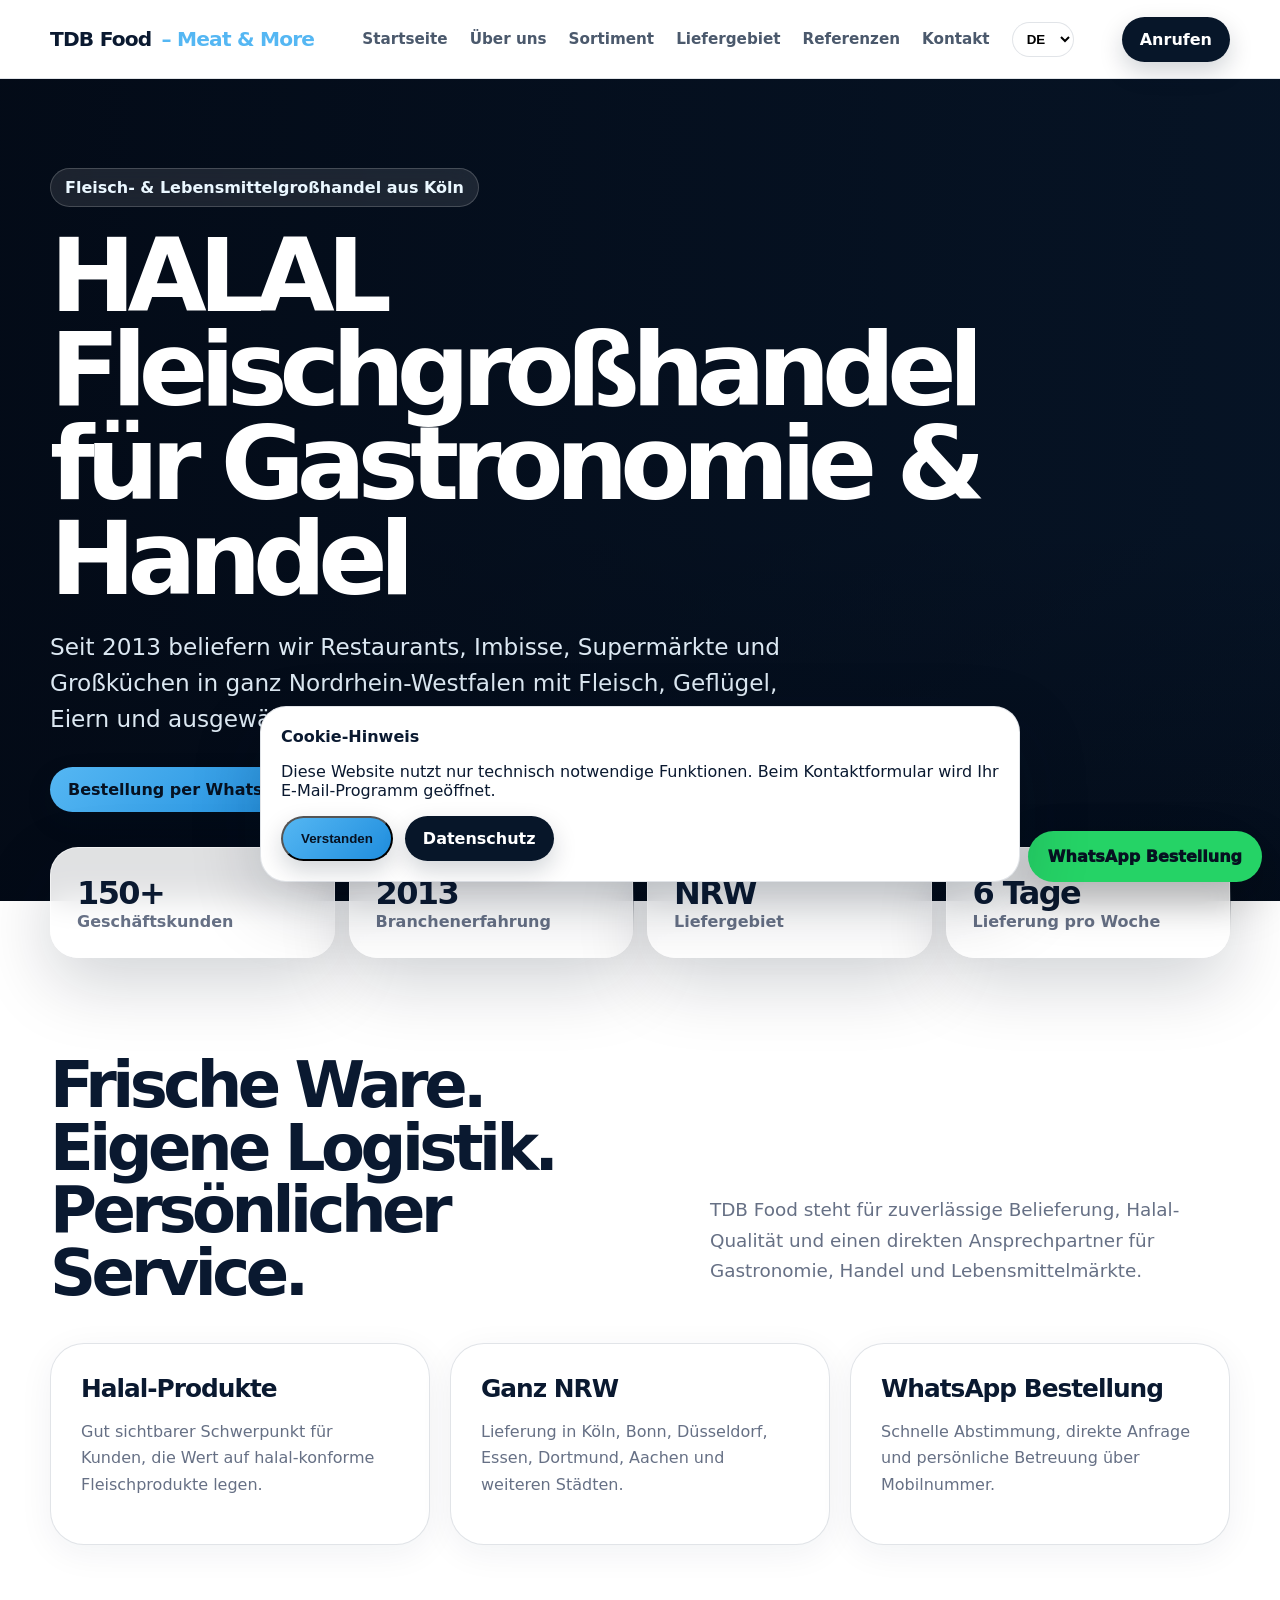
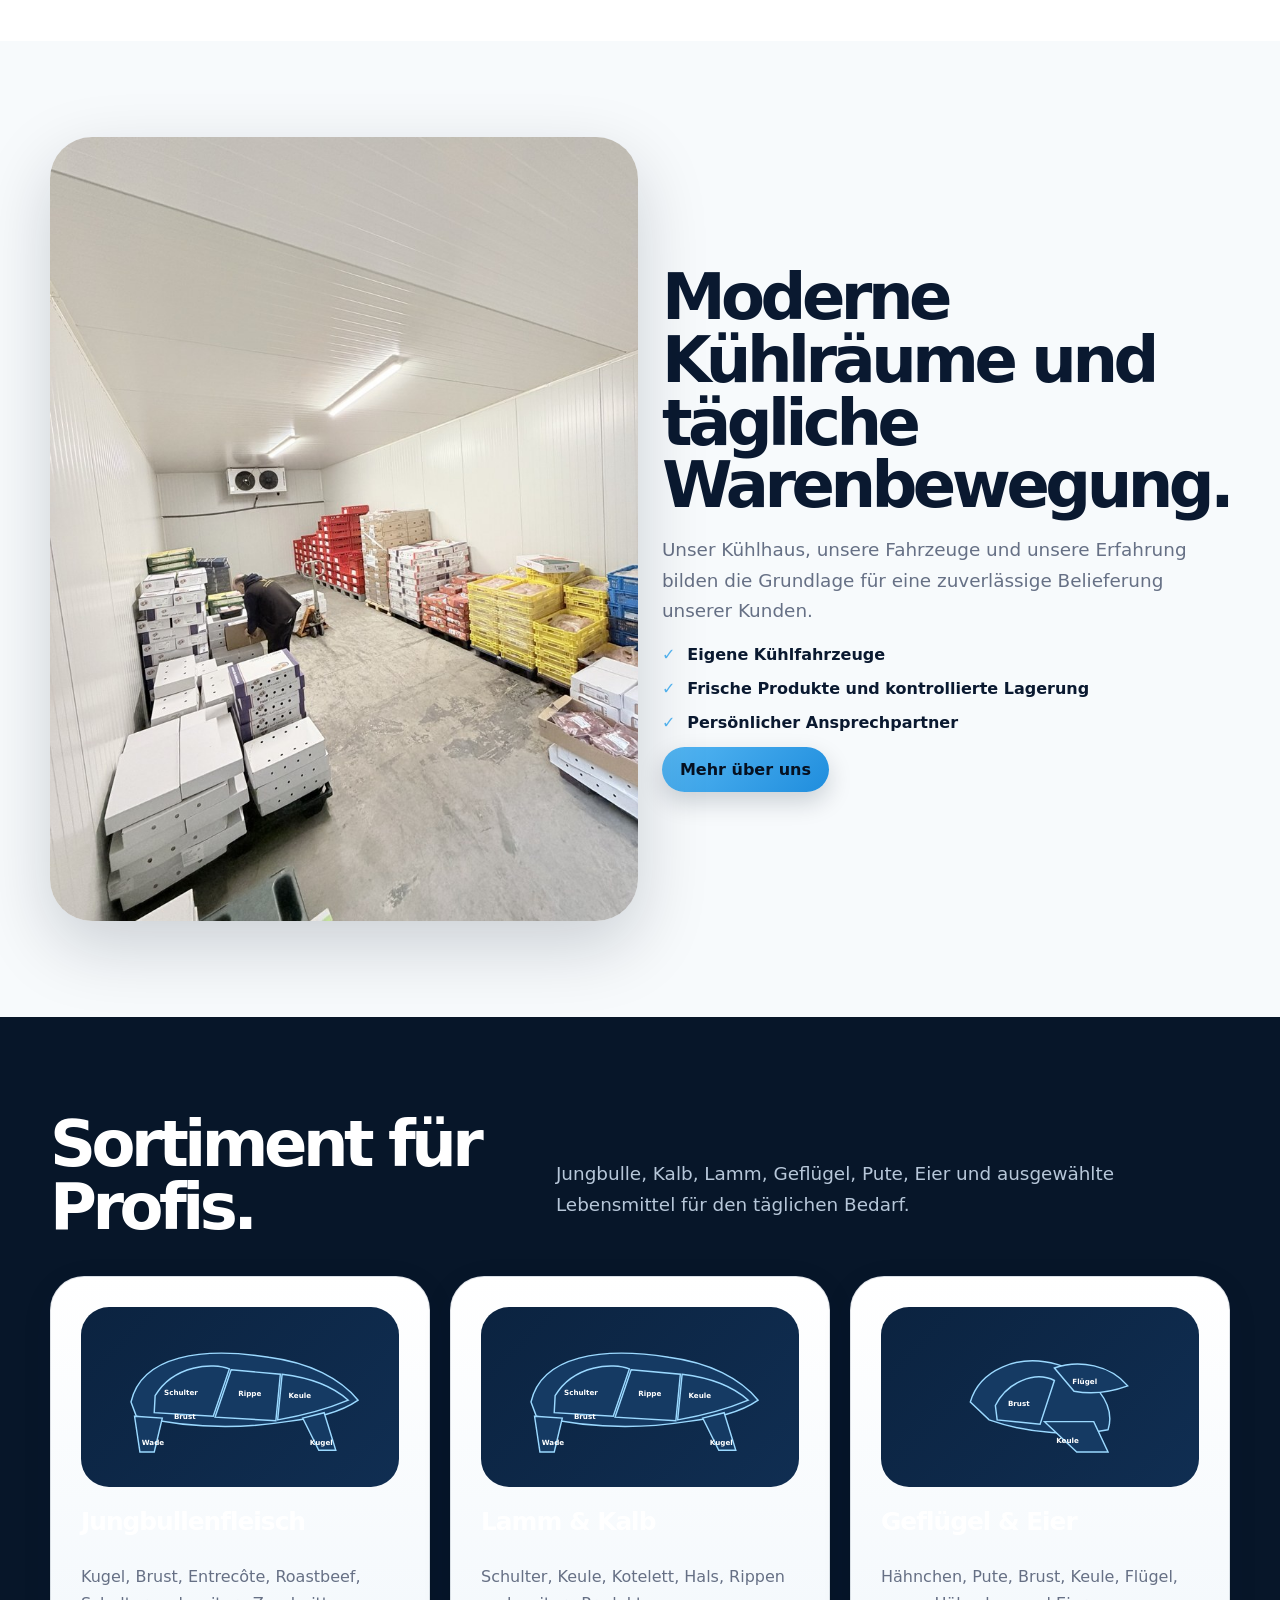
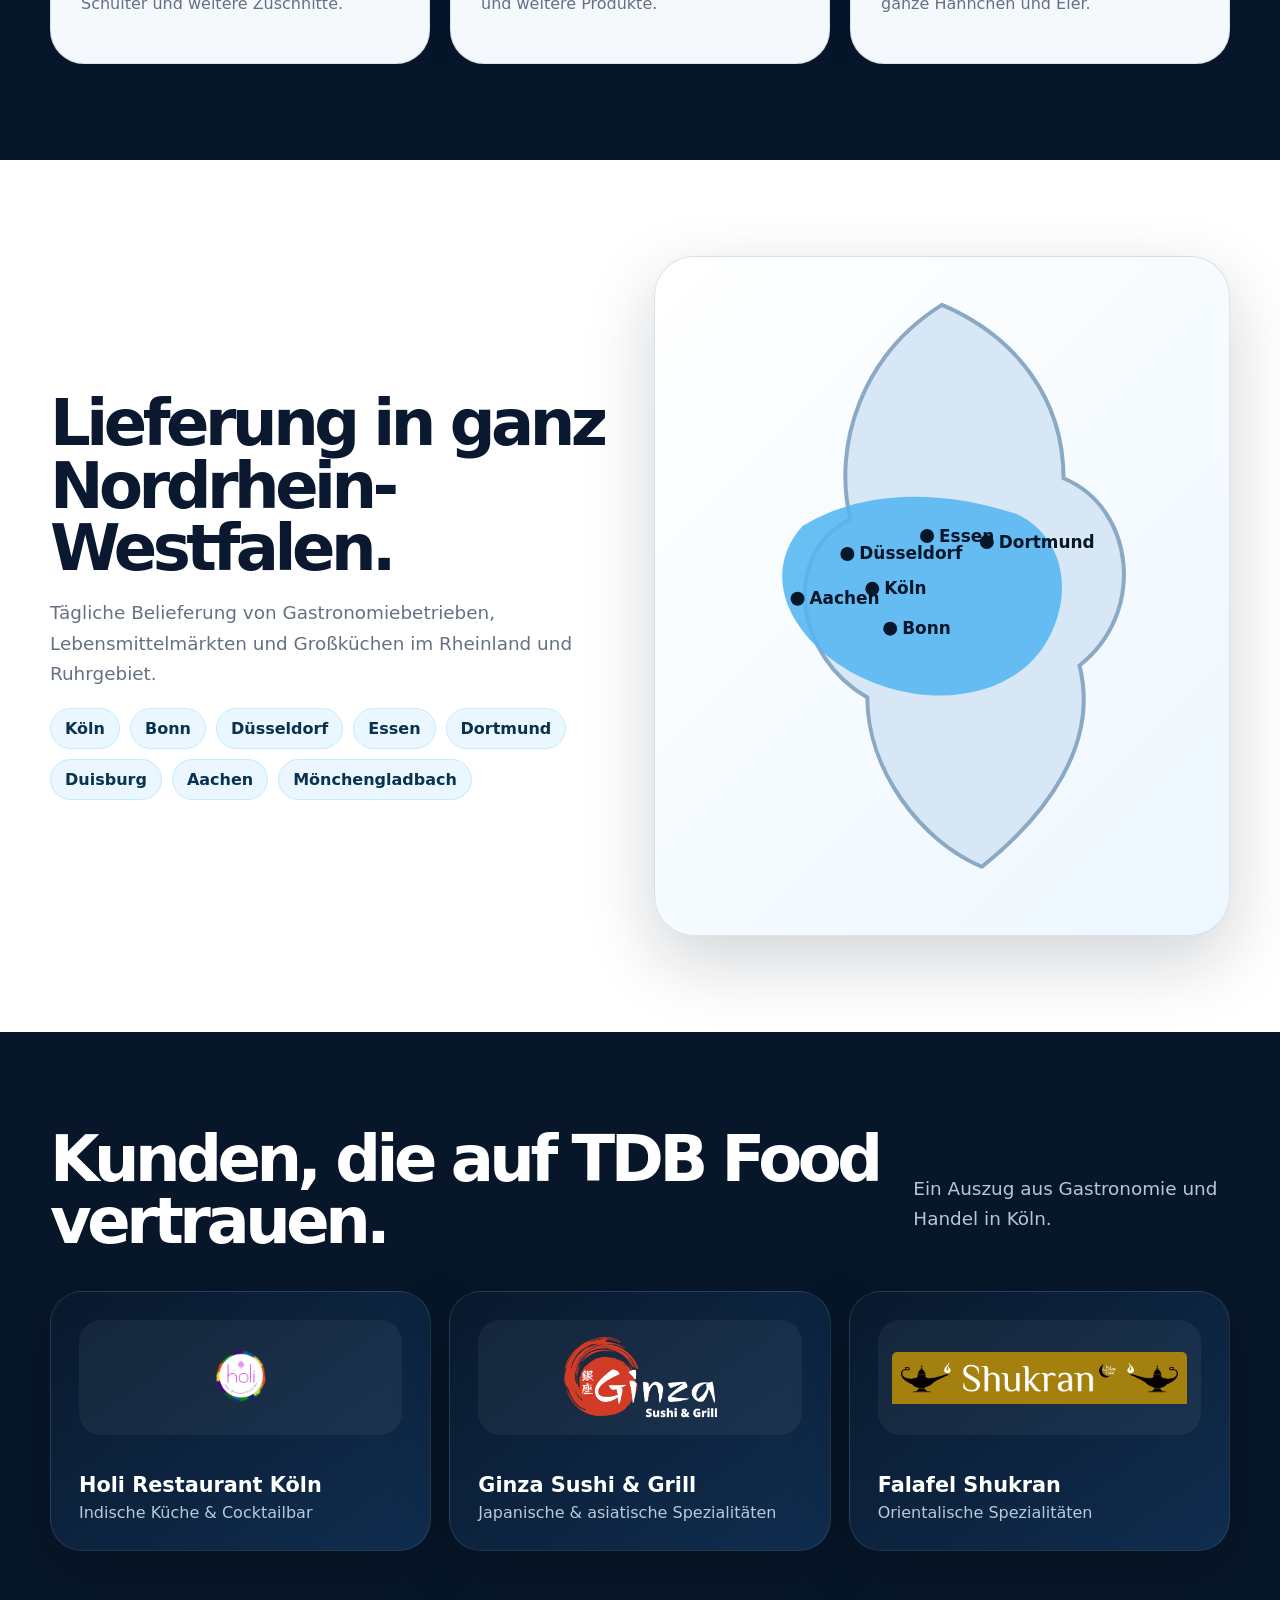
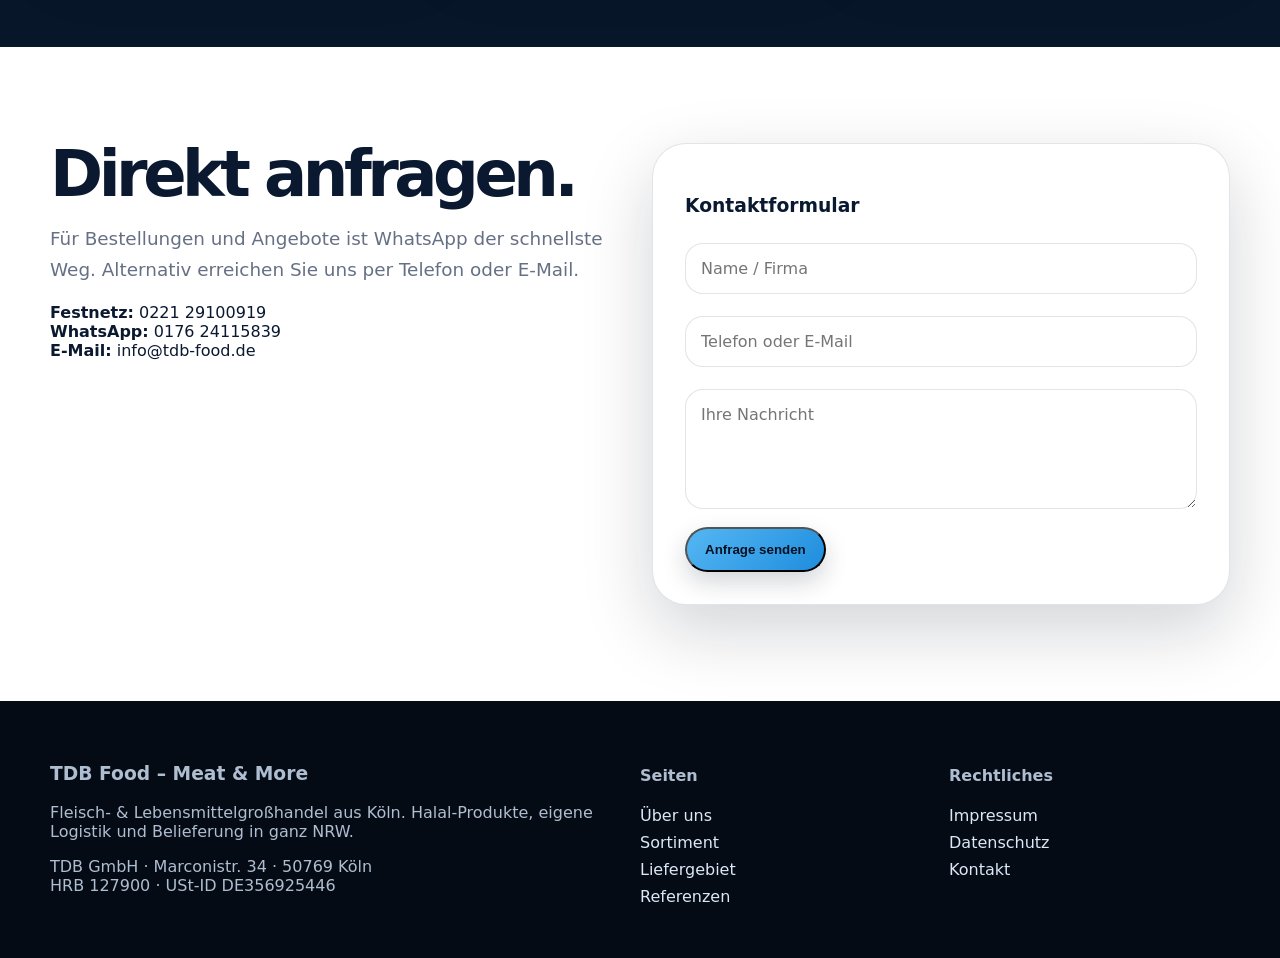
==== commit 3cf86d42: "Add files via upload" ====
--- a/index.html
+++ b/index.html
@@ -1,10 +1,10 @@
-<!doctype html><html lang="de"><head><meta charset="utf-8"><meta name="viewport" content="width=device-width,initial-scale=1"><title>Index | TDB Food</title><meta name="description" content="TDB Food – Meat & More. Halal Fleisch- und Lebensmittelgroßhandel aus Köln mit Lieferung in ganz NRW."><link rel="preconnect" href="https://fonts.gstatic.com"><link rel="stylesheet" href="assets/style.css"></head><body><header class="topbar"><div class="container nav"><a class="brand" href="index.html">TDB Food <span>– Meat & More</span></a><button class="mobile-toggle">☰</button><nav class="menu"><a href="index.html">Startseite</a><a href="about.html">Über uns</a><a href="products.html">Sortiment</a><a href="delivery.html">Liefergebiet</a><a href="references.html">Referenzen</a><a href="contact.html">Kontakt</a><select class="lang" onchange="document.querySelector('[data-lang='+this.value+']')?.click()"><option value="de">DE</option><option value="en">EN</option><option value="ku">KU</option><option value="tr">TR</option></select></nav><a class="cta" href="tel:+4922129100919">Anrufen</a></div></header><button hidden data-lang="de"></button><button hidden data-lang="en"></button><button hidden data-lang="ku"></button><button hidden data-lang="tr"></button>
+<!doctype html><html lang="de"><head><meta charset="utf-8"><meta name="viewport" content="width=device-width,initial-scale=1"><title>Index | TDB Food</title><meta name="description" content="TDB Food – Meat & More. Halal Fleisch- und Lebensmittelgroßhandel aus Köln mit Lieferung in ganz NRW."><link rel="preconnect" href="https://fonts.gstatic.com"><link rel="stylesheet" href="style.css"></head><body><header class="topbar"><div class="container nav"><a class="brand" href="index.html">TDB Food <span>– Meat & More</span></a><button class="mobile-toggle">☰</button><nav class="menu"><a href="index.html">Startseite</a><a href="about.html">Über uns</a><a href="products.html">Sortiment</a><a href="delivery.html">Liefergebiet</a><a href="references.html">Referenzen</a><a href="contact.html">Kontakt</a><select class="lang" onchange="document.querySelector('[data-lang='+this.value+']')?.click()"><option value="de">DE</option><option value="en">EN</option><option value="ku">KU</option><option value="tr">TR</option></select></nav><a class="cta" href="tel:+4922129100919">Anrufen</a></div></header><button hidden data-lang="de"></button><button hidden data-lang="en"></button><button hidden data-lang="ku"></button><button hidden data-lang="tr"></button>
 <section class="hero"><div class="container hero-inner"><div class="eyebrow">Fleisch- & Lebensmittelgroßhandel aus Köln</div><h1 data-i18n="hero-title">HALAL Fleischgroßhandel für Gastronomie & Handel</h1><p data-i18n="hero-sub">Seit 2013 beliefern wir Restaurants, Imbisse, Supermärkte und Großküchen in ganz Nordrhein-Westfalen mit Fleisch, Geflügel, Eiern und ausgewählten Lebensmitteln.</p><div class="actions"><a class="cta blue" href="https://wa.me/4917624115839" data-i18n="wa">Bestellung per WhatsApp</a><a class="cta" href="tel:+4922129100919" data-i18n="call">Jetzt anrufen</a></div></div></section>
 <div class="container stats"><div class="stat reveal"><b>150+</b><span>Geschäftskunden</span></div><div class="stat reveal"><b>2013</b><span>Branchenerfahrung</span></div><div class="stat reveal"><b>NRW</b><span>Liefergebiet</span></div><div class="stat reveal"><b>6 Tage</b><span>Lieferung pro Woche</span></div></div>
 <section class="section"><div class="container section-head"><div><h2>Frische Ware. Eigene Logistik. Persönlicher Service.</h2></div><p class="lead">TDB Food steht für zuverlässige Belieferung, Halal-Qualität und einen direkten Ansprechpartner für Gastronomie, Handel und Lebensmittelmärkte.</p></div><div class="container grid"><div class="card reveal"><h3>Halal-Produkte</h3><p>Gut sichtbarer Schwerpunkt für Kunden, die Wert auf halal-konforme Fleischprodukte legen.</p></div><div class="card reveal"><h3>Ganz NRW</h3><p>Lieferung in Köln, Bonn, Düsseldorf, Essen, Dortmund, Aachen und weiteren Städten.</p></div><div class="card reveal"><h3>WhatsApp Bestellung</h3><p>Schnelle Abstimmung, direkte Anfrage und persönliche Betreuung über Mobilnummer.</p></div></div></section>
-<section class="section light"><div class="container about-grid"><div class="photo-card reveal"><img src="assets/images/coldroom.jpg" alt="Kühlhaus TDB Food"></div><div class="reveal"><h2>Moderne Kühlräume und tägliche Warenbewegung.</h2><p class="lead">Unser Kühlhaus, unsere Fahrzeuge und unsere Erfahrung bilden die Grundlage für eine zuverlässige Belieferung unserer Kunden.</p><div class="tick">Eigene Kühlfahrzeuge</div><div class="tick">Frische Produkte und kontrollierte Lagerung</div><div class="tick">Persönlicher Ansprechpartner</div><a class="cta blue" href="about.html">Mehr über uns</a></div></div></section>
+<section class="section light"><div class="container about-grid"><div class="photo-card reveal"><img src="coldroom.jpg" alt="Kühlhaus TDB Food"></div><div class="reveal"><h2>Moderne Kühlräume und tägliche Warenbewegung.</h2><p class="lead">Unser Kühlhaus, unsere Fahrzeuge und unsere Erfahrung bilden die Grundlage für eine zuverlässige Belieferung unserer Kunden.</p><div class="tick">Eigene Kühlfahrzeuge</div><div class="tick">Frische Produkte und kontrollierte Lagerung</div><div class="tick">Persönlicher Ansprechpartner</div><a class="cta blue" href="about.html">Mehr über uns</a></div></div></section>
 <section class="section dark"><div class="container section-head"><div><h2>Sortiment für Profis.</h2></div><p class="lead">Jungbulle, Kalb, Lamm, Geflügel, Pute, Eier und ausgewählte Lebensmittel für den täglichen Bedarf.</p></div><div class="container grid"><div class="card product-card reveal"><div class="animal"><svg viewBox="0 0 320 150" aria-label="Teilstücke"><path class="cut" d="M38 80 C50 28 118 18 192 30 C238 36 272 54 292 78 C272 92 245 98 212 102 C155 111 96 108 44 96 Z"/><path class="cut" d="M65 73 C86 38 130 36 148 43 L130 96 L64 92 Z"/><path class="cut" d="M150 44 L205 49 L200 101 L132 97 Z"/><path class="cut" d="M207 49 C240 53 263 62 281 78 C257 88 232 95 202 100 Z"/><path class="cut" d="M42 96 L73 98 L64 136 L48 136 Z"/><path class="cut" d="M230 98 L254 92 L267 134 L248 134 Z"/><text x="75" y="72" class="cut-label">Schulter</text><text x="158" y="73" class="cut-label">Rippe</text><text x="214" y="76" class="cut-label">Keule</text><text x="86" y="99" class="cut-label">Brust</text><text x="50" y="128" class="cut-label">Wade</text><text x="238" y="128" class="cut-label">Kugel</text></svg></div><h3>Jungbullenfleisch</h3><p>Kugel, Brust, Entrecôte, Roastbeef, Schulter und weitere Zuschnitte.</p></div><div class="card product-card reveal"><div class="animal"><svg viewBox="0 0 320 150" aria-label="Teilstücke"><path class="cut" d="M38 80 C50 28 118 18 192 30 C238 36 272 54 292 78 C272 92 245 98 212 102 C155 111 96 108 44 96 Z"/><path class="cut" d="M65 73 C86 38 130 36 148 43 L130 96 L64 92 Z"/><path class="cut" d="M150 44 L205 49 L200 101 L132 97 Z"/><path class="cut" d="M207 49 C240 53 263 62 281 78 C257 88 232 95 202 100 Z"/><path class="cut" d="M42 96 L73 98 L64 136 L48 136 Z"/><path class="cut" d="M230 98 L254 92 L267 134 L248 134 Z"/><text x="75" y="72" class="cut-label">Schulter</text><text x="158" y="73" class="cut-label">Rippe</text><text x="214" y="76" class="cut-label">Keule</text><text x="86" y="99" class="cut-label">Brust</text><text x="50" y="128" class="cut-label">Wade</text><text x="238" y="128" class="cut-label">Kugel</text></svg></div><h3>Lamm & Kalb</h3><p>Schulter, Keule, Kotelett, Hals, Rippen und weitere Produkte.</p></div><div class="card product-card reveal"><div class="animal"><svg viewBox="0 0 320 150"><path class="cut" d="M82 80 C92 45 135 25 179 38 C220 50 245 83 236 111 C200 118 148 116 103 100 Z"/><path class="cut" d="M176 42 C204 32 239 39 258 62 C239 69 220 72 198 68 Z"/><path class="cut" d="M110 84 C123 58 154 45 176 56 L160 105 L112 100 Z"/><path class="cut" d="M165 102 L220 102 L236 136 L201 136 Z"/><text x="124" y="85" class="cut-label">Brust</text><text x="196" y="60" class="cut-label">Flügel</text><text x="178" y="126" class="cut-label">Keule</text></svg></div><h3>Geflügel & Eier</h3><p>Hähnchen, Pute, Brust, Keule, Flügel, ganze Hähnchen und Eier.</p></div></div></section>
 <section class="section"><div class="container map-wrap"><div class="reveal"><h2>Lieferung in ganz Nordrhein-Westfalen.</h2><p class="lead">Tägliche Belieferung von Gastronomiebetrieben, Lebensmittelmärkten und Großküchen im Rheinland und Ruhrgebiet.</p><div class="city-list"><span class="pill">Köln</span><span class="pill">Bonn</span><span class="pill">Düsseldorf</span><span class="pill">Essen</span><span class="pill">Dortmund</span><span class="pill">Duisburg</span><span class="pill">Aachen</span><span class="pill">Mönchengladbach</span></div></div><div class="map reveal"><svg viewBox="0 0 520 620"><path d="M260 20 C180 70 150 160 168 235 C98 270 112 372 185 414 C185 486 238 558 300 584 C365 532 418 461 398 382 C465 330 454 224 382 194 C382 115 335 52 260 20Z" fill="#d8e7f5" stroke="#8aa9c4" stroke-width="4"/><path d="M120 242 C180 205 260 205 335 230 C382 252 394 310 364 360 C325 423 225 428 155 380 C99 341 82 284 120 242Z" fill="#55b7f3" opacity=".88"/><g fill="#071629" font-size="17" font-weight="800"><circle cx="190" cy="305" r="7"/><text x="202" y="310">Köln</text><circle cx="208" cy="345" r="7"/><text x="220" y="350">Bonn</text><circle cx="165" cy="270" r="7"/><text x="177" y="275">Düsseldorf</text><circle cx="245" cy="252" r="7"/><text x="257" y="258">Essen</text><circle cx="305" cy="258" r="7"/><text x="317" y="264">Dortmund</text><circle cx="115" cy="315" r="7"/><text x="127" y="320">Aachen</text></g></svg></div></div></section>
-<section class="section dark"><div class="container section-head"><div><h2>Kunden, die auf TDB Food vertrauen.</h2></div><p class="lead">Ein Auszug aus Gastronomie und Handel in Köln.</p></div><div class="container refs"><div class="ref-card reveal"><div class="logo-box"><img src="assets/images/holi.png" alt="Holi Restaurant Köln"></div><div><h3>Holi Restaurant Köln</h3><p>Indische Küche & Cocktailbar</p></div></div><div class="ref-card reveal"><div class="logo-box"><img src="assets/images/ginza.png" alt="Ginza Sushi & Grill"></div><div><h3>Ginza Sushi & Grill</h3><p>Japanische & asiatische Spezialitäten</p></div></div><div class="ref-card reveal"><div class="logo-box"><img src="assets/images/shukran.png" alt="Falafel Shukran"></div><div><h3>Falafel Shukran</h3><p>Orientalische Spezialitäten</p></div></div></div></section>
+<section class="section dark"><div class="container section-head"><div><h2>Kunden, die auf TDB Food vertrauen.</h2></div><p class="lead">Ein Auszug aus Gastronomie und Handel in Köln.</p></div><div class="container refs"><div class="ref-card reveal"><div class="logo-box"><img src="holi.png" alt="Holi Restaurant Köln"></div><div><h3>Holi Restaurant Köln</h3><p>Indische Küche & Cocktailbar</p></div></div><div class="ref-card reveal"><div class="logo-box"><img src="ginza.png" alt="Ginza Sushi & Grill"></div><div><h3>Ginza Sushi & Grill</h3><p>Japanische & asiatische Spezialitäten</p></div></div><div class="ref-card reveal"><div class="logo-box"><img src="shukran.png" alt="Falafel Shukran"></div><div><h3>Falafel Shukran</h3><p>Orientalische Spezialitäten</p></div></div></div></section>
 <section class="section"><div class="container contact-grid"><div><h2>Direkt anfragen.</h2><p class="lead">Für Bestellungen und Angebote ist WhatsApp der schnellste Weg. Alternativ erreichen Sie uns per Telefon oder E-Mail.</p><p><b>Festnetz:</b> 0221 29100919<br><b>WhatsApp:</b> 0176 24115839<br><b>E-Mail:</b> info@tdb-food.de</p></div><form class="contact-card" onsubmit="sendForm(event)"><h3>Kontaktformular</h3><input name="name" placeholder="Name / Firma" required><input name="contact" placeholder="Telefon oder E-Mail" required><textarea name="message" placeholder="Ihre Nachricht" required></textarea><button class="cta blue" type="submit">Anfrage senden</button></form></div></section>
-<a class="whatsapp" href="https://wa.me/4917624115839">WhatsApp Bestellung</a><footer class="footer"><div class="container footer-grid"><div><h3>TDB Food – Meat & More</h3><p>Fleisch- & Lebensmittelgroßhandel aus Köln. Halal-Produkte, eigene Logistik und Belieferung in ganz NRW.</p><p>TDB GmbH · Marconistr. 34 · 50769 Köln<br>HRB 127900 · USt-ID DE356925446</p></div><div><h4>Seiten</h4><a href="about.html">Über uns</a><a href="products.html">Sortiment</a><a href="delivery.html">Liefergebiet</a><a href="references.html">Referenzen</a></div><div><h4>Rechtliches</h4><a href="impressum.html">Impressum</a><a href="datenschutz.html">Datenschutz</a><a href="contact.html">Kontakt</a></div></div></footer><div class="cookie"><b>Cookie-Hinweis</b><p>Diese Website nutzt nur technisch notwendige Funktionen. Beim Kontaktformular wird Ihr E-Mail-Programm geöffnet.</p><div class="actions"><button class="cta blue" onclick="okCookie()">Verstanden</button><a class="cta" href="datenschutz.html">Datenschutz</a></div></div><script src="assets/script.js"></script></body></html>+<a class="whatsapp" href="https://wa.me/4917624115839">WhatsApp Bestellung</a><footer class="footer"><div class="container footer-grid"><div><h3>TDB Food – Meat & More</h3><p>Fleisch- & Lebensmittelgroßhandel aus Köln. Halal-Produkte, eigene Logistik und Belieferung in ganz NRW.</p><p>TDB GmbH · Marconistr. 34 · 50769 Köln<br>HRB 127900 · USt-ID DE356925446</p></div><div><h4>Seiten</h4><a href="about.html">Über uns</a><a href="products.html">Sortiment</a><a href="delivery.html">Liefergebiet</a><a href="references.html">Referenzen</a></div><div><h4>Rechtliches</h4><a href="impressum.html">Impressum</a><a href="datenschutz.html">Datenschutz</a><a href="contact.html">Kontakt</a></div></div></footer><div class="cookie"><b>Cookie-Hinweis</b><p>Diese Website nutzt nur technisch notwendige Funktionen. Beim Kontaktformular wird Ihr E-Mail-Programm geöffnet.</p><div class="actions"><button class="cta blue" onclick="okCookie()">Verstanden</button><a class="cta" href="datenschutz.html">Datenschutz</a></div></div><script src="script.js"></script></body></html>
--- a/style.css
+++ b/style.css
@@ -0,0 +1 @@
+:root{--navy:#071629;--navy2:#0b2340;--blue:#55b7f3;--blue2:#8fd6ff;--gold:#bf9851;--text:#0a1930;--muted:#667085;--paper:#f7fafc;--line:rgba(15,35,67,.12);--shadow:0 25px 70px rgba(4,17,36,.18)}*{box-sizing:border-box}html{scroll-behavior:smooth}body{margin:0;font-family:Inter,system-ui,-apple-system,BlinkMacSystemFont,"Segoe UI",sans-serif;color:var(--text);background:#fff}a{color:inherit;text-decoration:none}img{max-width:100%;display:block}.container{width:min(1180px,calc(100% - 36px));margin:auto}.topbar{position:sticky;top:0;z-index:50;background:rgba(255,255,255,.82);backdrop-filter:blur(18px);border-bottom:1px solid var(--line)}.nav{height:78px;display:flex;align-items:center;justify-content:space-between;gap:20px}.brand{display:flex;align-items:center;gap:10px;font-weight:900;font-size:1.26rem;letter-spacing:-.04em}.brand span{color:var(--blue)}.menu{display:flex;align-items:center;gap:22px;font-weight:700;color:#23344c;font-size:.95rem}.menu a{opacity:.82}.menu a:hover,.menu a.active{opacity:1;color:var(--blue)}.lang{border:1px solid var(--line);border-radius:999px;padding:8px 10px;background:white;font-weight:800}.cta{display:inline-flex;align-items:center;justify-content:center;gap:9px;padding:13px 18px;border-radius:999px;background:var(--navy);color:white;font-weight:900;box-shadow:0 10px 25px rgba(7,22,41,.18)}.cta.blue{background:linear-gradient(135deg,var(--blue),#1f8ddd);color:#061121}.cta.gold{background:linear-gradient(135deg,#d9bc72,#a98334);color:#111}.mobile-toggle{display:none;border:0;background:transparent;font-size:28px}.hero{min-height:calc(100vh - 78px);display:grid;align-items:center;position:relative;overflow:hidden;color:white;background:var(--navy)}.hero:before{content:"";position:absolute;inset:0;background:url('images/hero-logistics.jpg') center/cover no-repeat;transform:scale(1.04);filter:saturate(.95) contrast(1.05)}.hero:after{content:"";position:absolute;inset:0;background:linear-gradient(90deg,rgba(3,10,22,.92),rgba(3,10,22,.55),rgba(3,10,22,.22)),linear-gradient(0deg,rgba(3,10,22,.65),transparent 45%)}.hero-inner{position:relative;z-index:1;padding:84px 0}.eyebrow{display:inline-flex;gap:10px;align-items:center;padding:9px 14px;border:1px solid rgba(255,255,255,.18);background:rgba(255,255,255,.1);border-radius:999px;backdrop-filter:blur(16px);font-weight:900;color:#eaf7ff}.hero h1{font-size:clamp(3.1rem,8vw,7.8rem);line-height:.92;letter-spacing:-.08em;max-width:1040px;margin:22px 0 20px}.hero p{font-size:clamp(1.05rem,2.2vw,1.45rem);line-height:1.55;max-width:760px;color:#dce8f2}.actions{display:flex;gap:12px;flex-wrap:wrap;margin-top:30px}.stats{display:grid;grid-template-columns:repeat(4,1fr);gap:14px;margin-top:-54px;position:relative;z-index:3}.stat{background:rgba(255,255,255,.88);backdrop-filter:blur(16px);padding:26px;border-radius:28px;box-shadow:var(--shadow);border:1px solid rgba(255,255,255,.55)}.stat b{font-size:2rem;display:block;letter-spacing:-.05em}.stat span{color:var(--muted);font-weight:700}.section{padding:96px 0}.section.light{background:var(--paper)}.section.dark{background:var(--navy);color:white}.section-head{display:flex;justify-content:space-between;align-items:end;gap:28px;margin-bottom:38px}.section h2{font-size:clamp(2.1rem,5vw,4.3rem);line-height:.98;letter-spacing:-.07em;margin:0}.section .lead{font-size:1.15rem;color:var(--muted);line-height:1.65;max-width:720px}.dark .lead{color:#b7c7d9}.grid{display:grid;grid-template-columns:repeat(3,1fr);gap:20px}.card{border:1px solid var(--line);border-radius:34px;padding:30px;background:white;box-shadow:0 8px 35px rgba(14,37,65,.06);overflow:hidden}.card h3{font-size:1.55rem;margin:0 0 12px;letter-spacing:-.04em}.card p{color:var(--muted);line-height:1.65}.product-card{min-height:360px;display:flex;flex-direction:column;justify-content:space-between;background:linear-gradient(180deg,#fff,#f3f8fc)}.animal{height:180px;border-radius:28px;background:linear-gradient(135deg,var(--navy2),#102e52);display:grid;place-items:center;margin-bottom:20px;color:white}.animal svg{width:90%;height:145px}.cut{fill:#153a63;stroke:#9bd9ff;stroke-width:1.6}.cut:hover{fill:#2aaeea}.cut-label{font-size:8px;fill:#fff;font-weight:800}.about-grid{display:grid;grid-template-columns:1.1fr .9fr;gap:24px;align-items:center}.photo-card{border-radius:42px;overflow:hidden;box-shadow:var(--shadow);position:relative}.photo-card img{width:100%;height:100%;object-fit:cover;min-height:520px}.glass{background:rgba(255,255,255,.08);border:1px solid rgba(255,255,255,.12);border-radius:34px;padding:30px}.dark .glass p{color:#c8d6e6}.tick{display:flex;gap:12px;margin:15px 0;font-weight:800}.tick:before{content:"✓";color:var(--blue);font-weight:900}.map-wrap{display:grid;grid-template-columns:1fr 1fr;gap:28px;align-items:center}.map{background:linear-gradient(135deg,#fff,#edf7ff);border:1px solid var(--line);border-radius:40px;padding:28px;box-shadow:var(--shadow)}.city-list{display:flex;flex-wrap:wrap;gap:10px}.pill{padding:10px 14px;border-radius:999px;background:#eaf7ff;color:#08324e;font-weight:900;border:1px solid #c7eaff}.refs{display:grid;grid-template-columns:repeat(3,1fr);gap:18px}.ref-card{background:linear-gradient(145deg,#09192d,#102d4f);border:1px solid rgba(255,255,255,.1);border-radius:32px;padding:28px;min-height:260px;display:flex;flex-direction:column;justify-content:space-between;box-shadow:0 18px 60px rgba(0,0,0,.18)}.logo-box{height:115px;display:grid;place-items:center;border-radius:22px;background:rgba(255,255,255,.05);padding:14px}.logo-box img{max-height:86px;max-width:100%;object-fit:contain}.ref-card h3{margin:22px 0 6px;font-size:1.3rem}.ref-card p{color:#b9c9da;margin:0}.contact-grid{display:grid;grid-template-columns:1fr 1fr;gap:24px}.contact-card{background:#fff;border-radius:34px;padding:32px;box-shadow:var(--shadow);border:1px solid var(--line)}.contact-card input,.contact-card textarea{width:100%;border:1px solid var(--line);border-radius:18px;padding:15px;margin:8px 0 14px;font:inherit}.contact-card textarea{min-height:120px}.footer{background:#040b15;color:#afbdd0;padding:44px 0}.footer-grid{display:grid;grid-template-columns:2fr 1fr 1fr;gap:28px}.footer a{display:block;margin:8px 0;color:#dce8f7}.whatsapp{position:fixed;right:18px;bottom:18px;z-index:70;background:#25D366;color:#061121;border-radius:999px;padding:16px 20px;font-weight:1000;box-shadow:0 18px 45px rgba(0,0,0,.25)}.page-hero{background:linear-gradient(135deg,var(--navy),#10325a);color:white;padding:86px 0}.page-hero h1{font-size:clamp(2.7rem,7vw,6rem);line-height:.95;letter-spacing:-.07em;margin:0}.page-hero p{color:#bed0e5;font-size:1.2rem;max-width:800px;line-height:1.6}.legal{max-width:900px}.legal h2{font-size:2rem;margin-top:36px}.legal p{line-height:1.75;color:#334155}.cookie{position:fixed;left:18px;right:18px;bottom:18px;z-index:80;max-width:760px;margin:auto;background:white;border:1px solid var(--line);box-shadow:var(--shadow);border-radius:26px;padding:20px;display:none}.cookie.show{display:block}.cookie .actions{margin-top:14px}.reveal{opacity:0;transform:translateY(26px);transition:.8s ease}.reveal.visible{opacity:1;transform:none}@media(max-width:860px){.mobile-toggle{display:block}.menu{display:none;position:absolute;top:78px;left:0;right:0;background:white;flex-direction:column;align-items:flex-start;padding:22px;border-bottom:1px solid var(--line)}.menu.open{display:flex}.nav .cta{display:none}.stats,.grid,.refs,.contact-grid,.map-wrap,.about-grid,.footer-grid{grid-template-columns:1fr}.hero{min-height:720px}.hero h1{font-size:3.9rem}.section{padding:68px 0}.section-head{display:block}.photo-card img{min-height:360px}.whatsapp{left:18px;text-align:center}.brand{font-size:1.05rem}.stat{border-radius:22px}.ref-card{min-height:220px}}
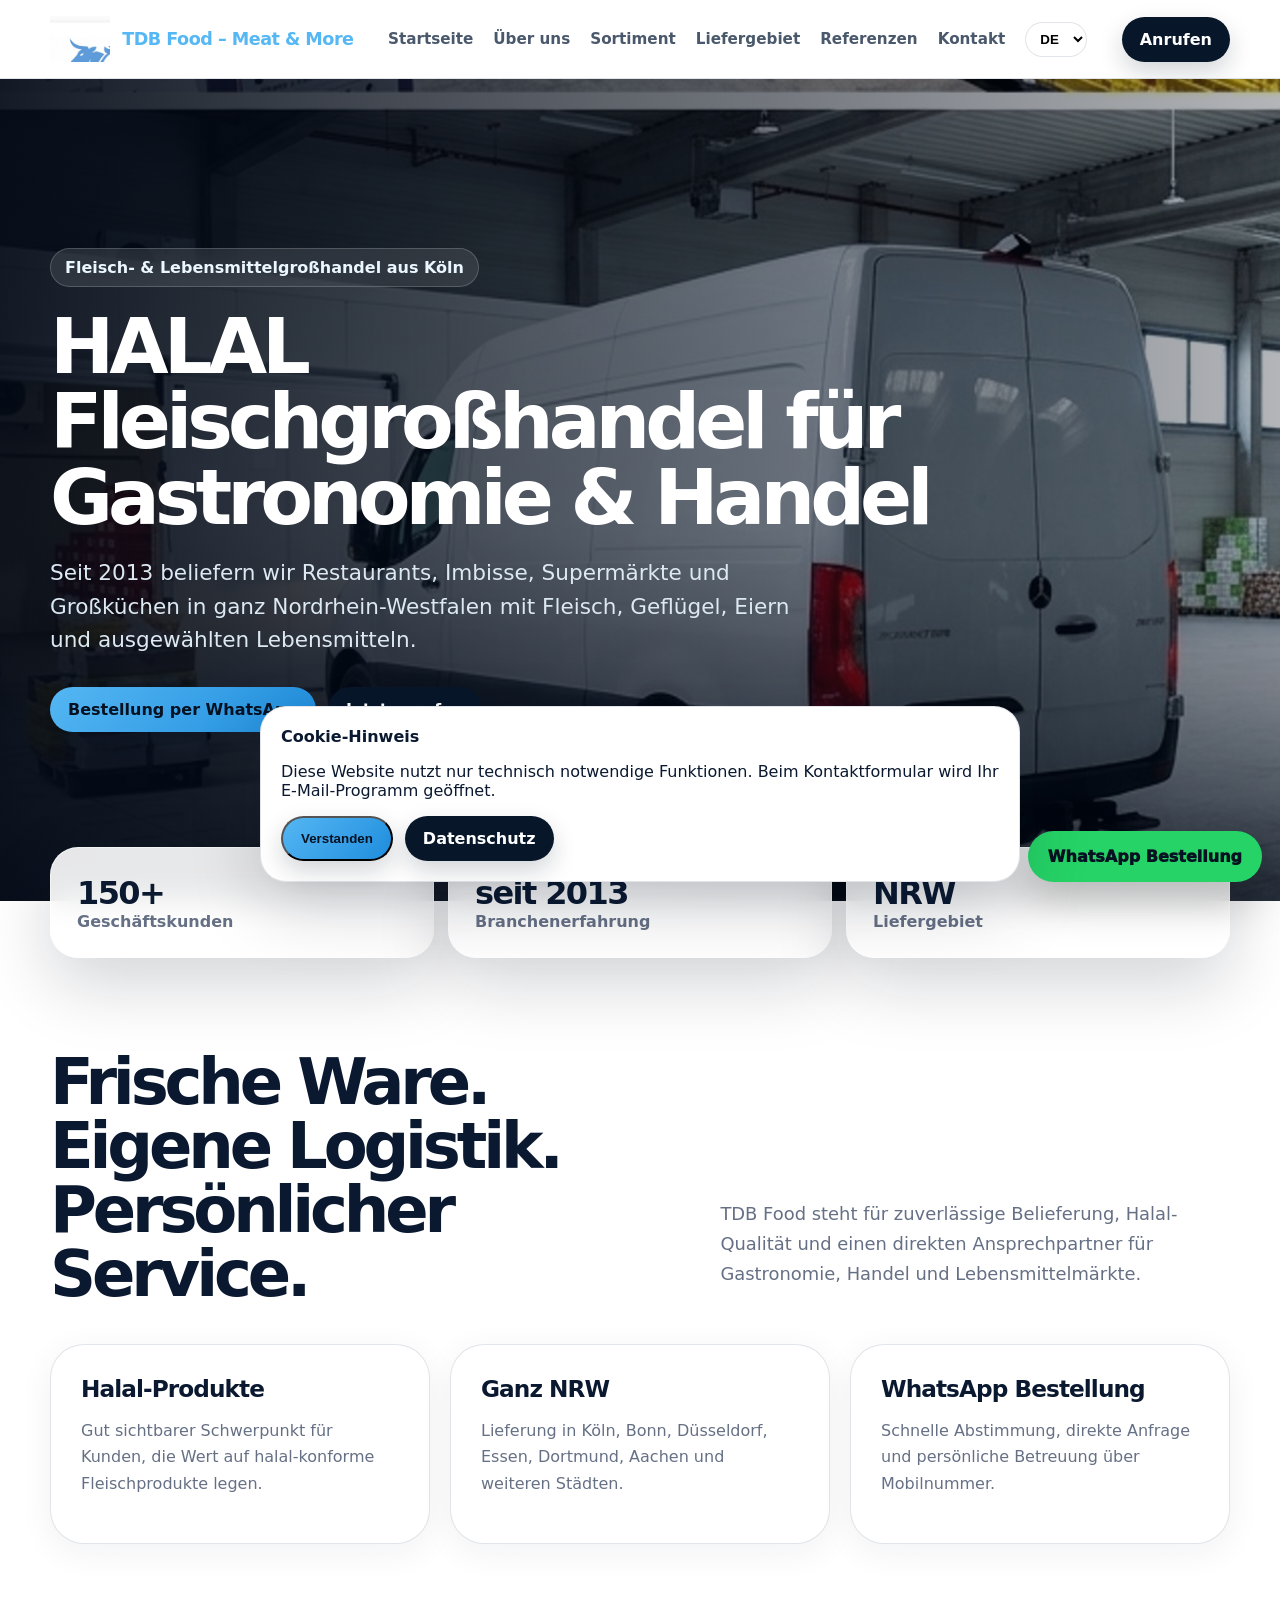
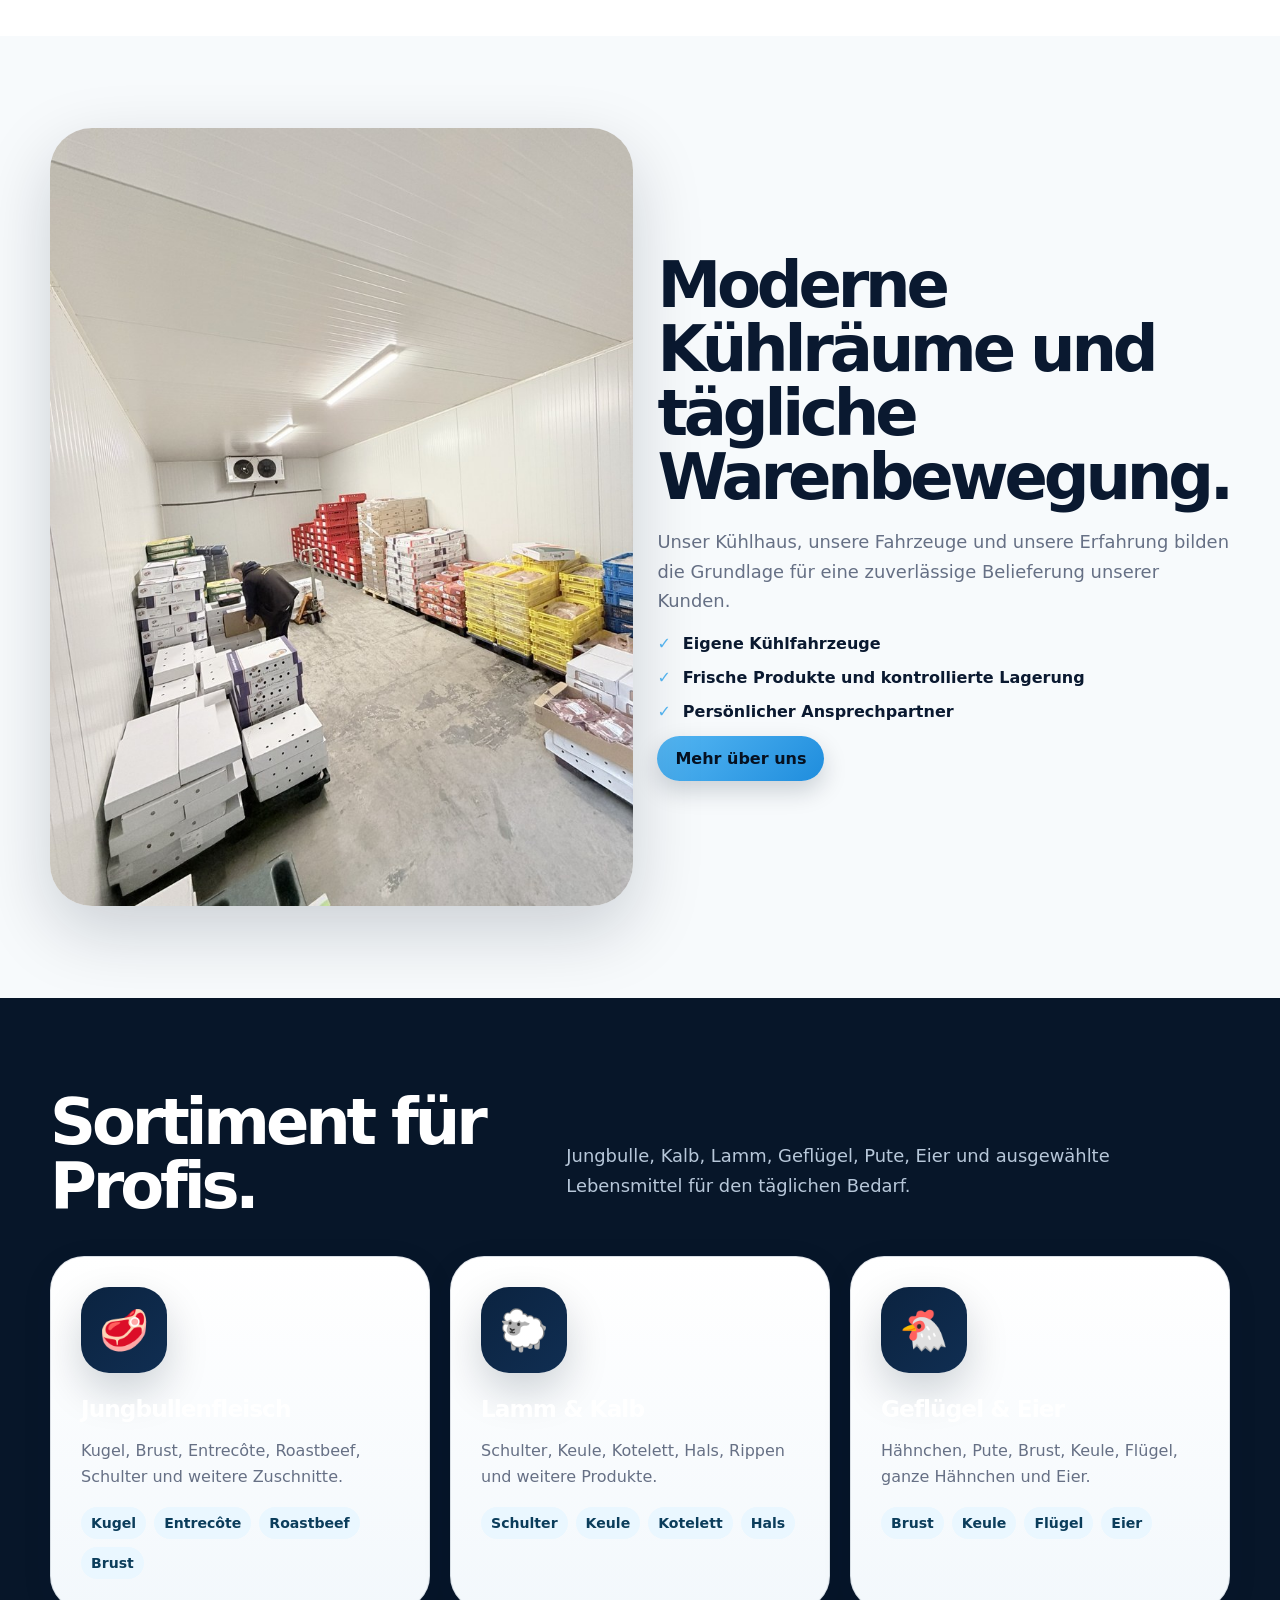
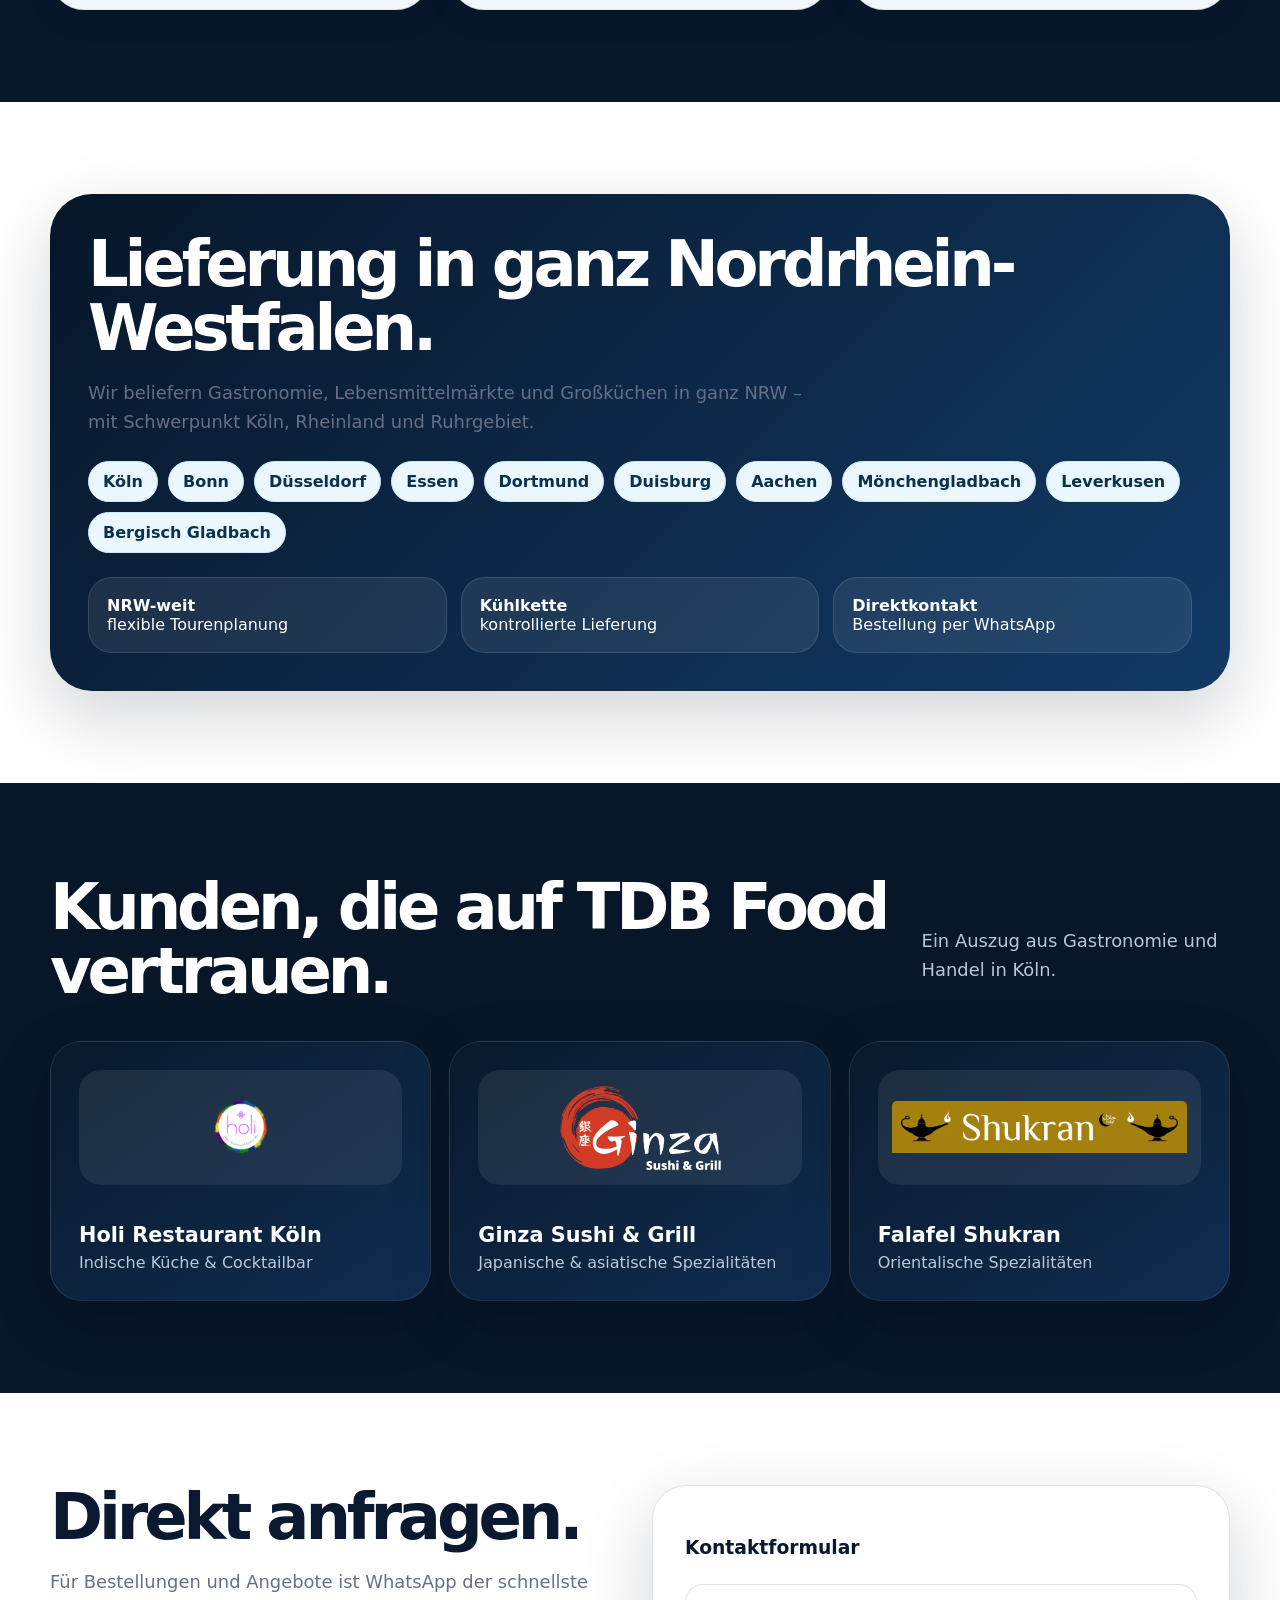
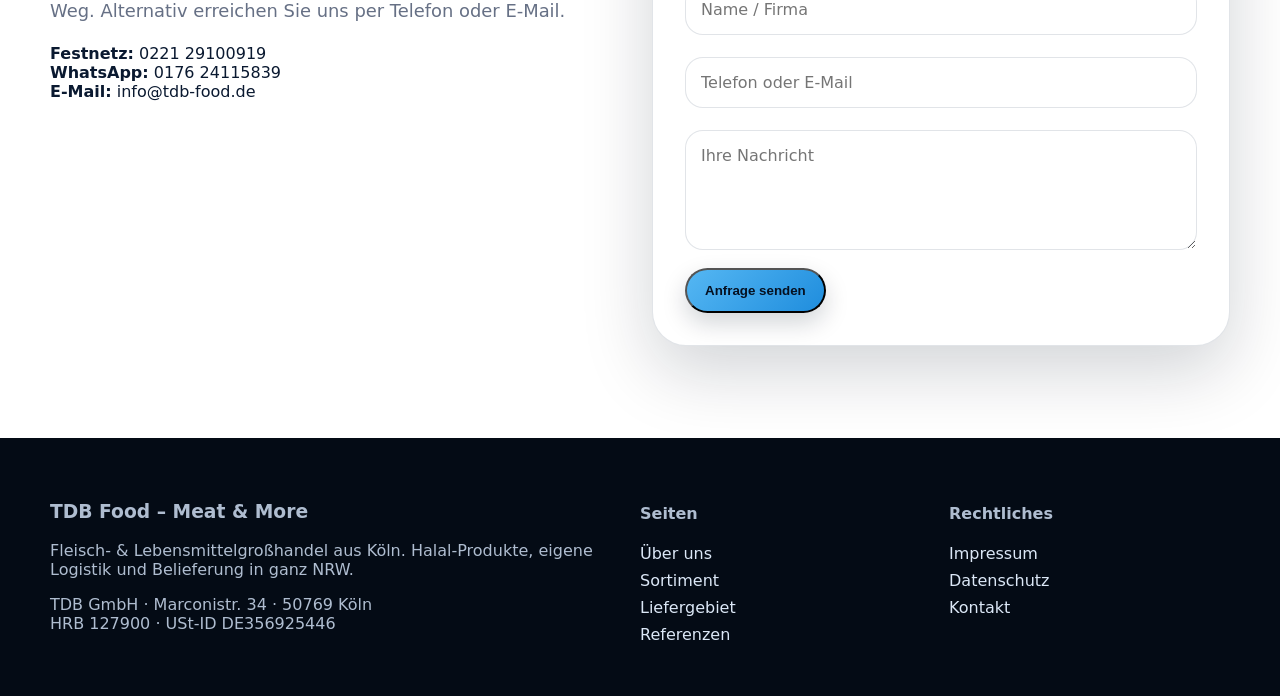
==== commit 0f001b9f: "Add files via upload" ====
--- a/index.html
+++ b/index.html
@@ -1,10 +1,10 @@
-<!doctype html><html lang="de"><head><meta charset="utf-8"><meta name="viewport" content="width=device-width,initial-scale=1"><title>Index | TDB Food</title><meta name="description" content="TDB Food – Meat & More. Halal Fleisch- und Lebensmittelgroßhandel aus Köln mit Lieferung in ganz NRW."><link rel="preconnect" href="https://fonts.gstatic.com"><link rel="stylesheet" href="style.css"></head><body><header class="topbar"><div class="container nav"><a class="brand" href="index.html">TDB Food <span>– Meat & More</span></a><button class="mobile-toggle">☰</button><nav class="menu"><a href="index.html">Startseite</a><a href="about.html">Über uns</a><a href="products.html">Sortiment</a><a href="delivery.html">Liefergebiet</a><a href="references.html">Referenzen</a><a href="contact.html">Kontakt</a><select class="lang" onchange="document.querySelector('[data-lang='+this.value+']')?.click()"><option value="de">DE</option><option value="en">EN</option><option value="ku">KU</option><option value="tr">TR</option></select></nav><a class="cta" href="tel:+4922129100919">Anrufen</a></div></header><button hidden data-lang="de"></button><button hidden data-lang="en"></button><button hidden data-lang="ku"></button><button hidden data-lang="tr"></button>
+<!doctype html><html lang="de"><head><meta charset="utf-8"><meta name="viewport" content="width=device-width,initial-scale=1"><title>Index | TDB Food</title><meta name="description" content="TDB Food – Meat & More. Halal Fleisch- und Lebensmittelgroßhandel aus Köln mit Lieferung in ganz NRW."><link rel="preconnect" href="https://fonts.gstatic.com"><link rel="stylesheet" href="style.css"></head><body><header class="topbar"><div class="container nav"><a class="brand" href="index.html"><img class="brand-logo" src="tdb-logo.jpg" alt="TDB Food Logo"><span>TDB Food – Meat & More</span></a><button class="mobile-toggle">☰</button><nav class="menu"><a href="index.html" data-i18n="nav-home">Startseite</a><a href="about.html" data-i18n="nav-about">Über uns</a><a href="products.html" data-i18n="nav-products">Sortiment</a><a href="delivery.html" data-i18n="nav-delivery">Liefergebiet</a><a href="references.html" data-i18n="nav-references">Referenzen</a><a href="contact.html" data-i18n="nav-contact">Kontakt</a><select class="lang" onchange="document.querySelector('[data-lang='+this.value+']')?.click()"><option value="de">DE</option><option value="en">EN</option><option value="ku">KU</option><option value="tr">TR</option></select></nav><a class="cta" href="tel:+4922129100919" data-i18n="call-short">Anrufen</a></div></header><button hidden data-lang="de"></button><button hidden data-lang="en"></button><button hidden data-lang="ku"></button><button hidden data-lang="tr"></button>
 <section class="hero"><div class="container hero-inner"><div class="eyebrow">Fleisch- & Lebensmittelgroßhandel aus Köln</div><h1 data-i18n="hero-title">HALAL Fleischgroßhandel für Gastronomie & Handel</h1><p data-i18n="hero-sub">Seit 2013 beliefern wir Restaurants, Imbisse, Supermärkte und Großküchen in ganz Nordrhein-Westfalen mit Fleisch, Geflügel, Eiern und ausgewählten Lebensmitteln.</p><div class="actions"><a class="cta blue" href="https://wa.me/4917624115839" data-i18n="wa">Bestellung per WhatsApp</a><a class="cta" href="tel:+4922129100919" data-i18n="call">Jetzt anrufen</a></div></div></section>
-<div class="container stats"><div class="stat reveal"><b>150+</b><span>Geschäftskunden</span></div><div class="stat reveal"><b>2013</b><span>Branchenerfahrung</span></div><div class="stat reveal"><b>NRW</b><span>Liefergebiet</span></div><div class="stat reveal"><b>6 Tage</b><span>Lieferung pro Woche</span></div></div>
-<section class="section"><div class="container section-head"><div><h2>Frische Ware. Eigene Logistik. Persönlicher Service.</h2></div><p class="lead">TDB Food steht für zuverlässige Belieferung, Halal-Qualität und einen direkten Ansprechpartner für Gastronomie, Handel und Lebensmittelmärkte.</p></div><div class="container grid"><div class="card reveal"><h3>Halal-Produkte</h3><p>Gut sichtbarer Schwerpunkt für Kunden, die Wert auf halal-konforme Fleischprodukte legen.</p></div><div class="card reveal"><h3>Ganz NRW</h3><p>Lieferung in Köln, Bonn, Düsseldorf, Essen, Dortmund, Aachen und weiteren Städten.</p></div><div class="card reveal"><h3>WhatsApp Bestellung</h3><p>Schnelle Abstimmung, direkte Anfrage und persönliche Betreuung über Mobilnummer.</p></div></div></section>
+<div class="container stats"><div class="stat reveal"><b>150+</b><span data-i18n="stat-customers">Geschäftskunden</span></div><div class="stat reveal"><b>seit 2013</b><span data-i18n="stat-exp">Branchenerfahrung</span></div><div class="stat reveal"><b>NRW</b><span data-i18n="stat-area">Liefergebiet</span></div></div>
+<section class="section"><div class="container section-head"><div><h2><span data-i18n="intro-title">Frische Ware. Eigene Logistik. Persönlicher Service.</span></h2></div><p class="lead"><span data-i18n="intro-text">TDB Food steht für zuverlässige Belieferung, Halal-Qualität und einen direkten Ansprechpartner für Gastronomie, Handel und Lebensmittelmärkte.</span></p></div><div class="container grid"><div class="card reveal"><h3>Halal-Produkte</h3><p data-i18n="card-halal">Gut sichtbarer Schwerpunkt für Kunden, die Wert auf halal-konforme Fleischprodukte legen.</p></div><div class="card reveal"><h3>Ganz NRW</h3><p data-i18n="card-nrw">Lieferung in Köln, Bonn, Düsseldorf, Essen, Dortmund, Aachen und weiteren Städten.</p></div><div class="card reveal"><h3>WhatsApp Bestellung</h3><p data-i18n="card-wa">Schnelle Abstimmung, direkte Anfrage und persönliche Betreuung über Mobilnummer.</p></div></div></section>
 <section class="section light"><div class="container about-grid"><div class="photo-card reveal"><img src="coldroom.jpg" alt="Kühlhaus TDB Food"></div><div class="reveal"><h2>Moderne Kühlräume und tägliche Warenbewegung.</h2><p class="lead">Unser Kühlhaus, unsere Fahrzeuge und unsere Erfahrung bilden die Grundlage für eine zuverlässige Belieferung unserer Kunden.</p><div class="tick">Eigene Kühlfahrzeuge</div><div class="tick">Frische Produkte und kontrollierte Lagerung</div><div class="tick">Persönlicher Ansprechpartner</div><a class="cta blue" href="about.html">Mehr über uns</a></div></div></section>
-<section class="section dark"><div class="container section-head"><div><h2>Sortiment für Profis.</h2></div><p class="lead">Jungbulle, Kalb, Lamm, Geflügel, Pute, Eier und ausgewählte Lebensmittel für den täglichen Bedarf.</p></div><div class="container grid"><div class="card product-card reveal"><div class="animal"><svg viewBox="0 0 320 150" aria-label="Teilstücke"><path class="cut" d="M38 80 C50 28 118 18 192 30 C238 36 272 54 292 78 C272 92 245 98 212 102 C155 111 96 108 44 96 Z"/><path class="cut" d="M65 73 C86 38 130 36 148 43 L130 96 L64 92 Z"/><path class="cut" d="M150 44 L205 49 L200 101 L132 97 Z"/><path class="cut" d="M207 49 C240 53 263 62 281 78 C257 88 232 95 202 100 Z"/><path class="cut" d="M42 96 L73 98 L64 136 L48 136 Z"/><path class="cut" d="M230 98 L254 92 L267 134 L248 134 Z"/><text x="75" y="72" class="cut-label">Schulter</text><text x="158" y="73" class="cut-label">Rippe</text><text x="214" y="76" class="cut-label">Keule</text><text x="86" y="99" class="cut-label">Brust</text><text x="50" y="128" class="cut-label">Wade</text><text x="238" y="128" class="cut-label">Kugel</text></svg></div><h3>Jungbullenfleisch</h3><p>Kugel, Brust, Entrecôte, Roastbeef, Schulter und weitere Zuschnitte.</p></div><div class="card product-card reveal"><div class="animal"><svg viewBox="0 0 320 150" aria-label="Teilstücke"><path class="cut" d="M38 80 C50 28 118 18 192 30 C238 36 272 54 292 78 C272 92 245 98 212 102 C155 111 96 108 44 96 Z"/><path class="cut" d="M65 73 C86 38 130 36 148 43 L130 96 L64 92 Z"/><path class="cut" d="M150 44 L205 49 L200 101 L132 97 Z"/><path class="cut" d="M207 49 C240 53 263 62 281 78 C257 88 232 95 202 100 Z"/><path class="cut" d="M42 96 L73 98 L64 136 L48 136 Z"/><path class="cut" d="M230 98 L254 92 L267 134 L248 134 Z"/><text x="75" y="72" class="cut-label">Schulter</text><text x="158" y="73" class="cut-label">Rippe</text><text x="214" y="76" class="cut-label">Keule</text><text x="86" y="99" class="cut-label">Brust</text><text x="50" y="128" class="cut-label">Wade</text><text x="238" y="128" class="cut-label">Kugel</text></svg></div><h3>Lamm & Kalb</h3><p>Schulter, Keule, Kotelett, Hals, Rippen und weitere Produkte.</p></div><div class="card product-card reveal"><div class="animal"><svg viewBox="0 0 320 150"><path class="cut" d="M82 80 C92 45 135 25 179 38 C220 50 245 83 236 111 C200 118 148 116 103 100 Z"/><path class="cut" d="M176 42 C204 32 239 39 258 62 C239 69 220 72 198 68 Z"/><path class="cut" d="M110 84 C123 58 154 45 176 56 L160 105 L112 100 Z"/><path class="cut" d="M165 102 L220 102 L236 136 L201 136 Z"/><text x="124" y="85" class="cut-label">Brust</text><text x="196" y="60" class="cut-label">Flügel</text><text x="178" y="126" class="cut-label">Keule</text></svg></div><h3>Geflügel & Eier</h3><p>Hähnchen, Pute, Brust, Keule, Flügel, ganze Hähnchen und Eier.</p></div></div></section>
-<section class="section"><div class="container map-wrap"><div class="reveal"><h2>Lieferung in ganz Nordrhein-Westfalen.</h2><p class="lead">Tägliche Belieferung von Gastronomiebetrieben, Lebensmittelmärkten und Großküchen im Rheinland und Ruhrgebiet.</p><div class="city-list"><span class="pill">Köln</span><span class="pill">Bonn</span><span class="pill">Düsseldorf</span><span class="pill">Essen</span><span class="pill">Dortmund</span><span class="pill">Duisburg</span><span class="pill">Aachen</span><span class="pill">Mönchengladbach</span></div></div><div class="map reveal"><svg viewBox="0 0 520 620"><path d="M260 20 C180 70 150 160 168 235 C98 270 112 372 185 414 C185 486 238 558 300 584 C365 532 418 461 398 382 C465 330 454 224 382 194 C382 115 335 52 260 20Z" fill="#d8e7f5" stroke="#8aa9c4" stroke-width="4"/><path d="M120 242 C180 205 260 205 335 230 C382 252 394 310 364 360 C325 423 225 428 155 380 C99 341 82 284 120 242Z" fill="#55b7f3" opacity=".88"/><g fill="#071629" font-size="17" font-weight="800"><circle cx="190" cy="305" r="7"/><text x="202" y="310">Köln</text><circle cx="208" cy="345" r="7"/><text x="220" y="350">Bonn</text><circle cx="165" cy="270" r="7"/><text x="177" y="275">Düsseldorf</text><circle cx="245" cy="252" r="7"/><text x="257" y="258">Essen</text><circle cx="305" cy="258" r="7"/><text x="317" y="264">Dortmund</text><circle cx="115" cy="315" r="7"/><text x="127" y="320">Aachen</text></g></svg></div></div></section>
-<section class="section dark"><div class="container section-head"><div><h2>Kunden, die auf TDB Food vertrauen.</h2></div><p class="lead">Ein Auszug aus Gastronomie und Handel in Köln.</p></div><div class="container refs"><div class="ref-card reveal"><div class="logo-box"><img src="holi.png" alt="Holi Restaurant Köln"></div><div><h3>Holi Restaurant Köln</h3><p>Indische Küche & Cocktailbar</p></div></div><div class="ref-card reveal"><div class="logo-box"><img src="ginza.png" alt="Ginza Sushi & Grill"></div><div><h3>Ginza Sushi & Grill</h3><p>Japanische & asiatische Spezialitäten</p></div></div><div class="ref-card reveal"><div class="logo-box"><img src="shukran.png" alt="Falafel Shukran"></div><div><h3>Falafel Shukran</h3><p>Orientalische Spezialitäten</p></div></div></div></section>
-<section class="section"><div class="container contact-grid"><div><h2>Direkt anfragen.</h2><p class="lead">Für Bestellungen und Angebote ist WhatsApp der schnellste Weg. Alternativ erreichen Sie uns per Telefon oder E-Mail.</p><p><b>Festnetz:</b> 0221 29100919<br><b>WhatsApp:</b> 0176 24115839<br><b>E-Mail:</b> info@tdb-food.de</p></div><form class="contact-card" onsubmit="sendForm(event)"><h3>Kontaktformular</h3><input name="name" placeholder="Name / Firma" required><input name="contact" placeholder="Telefon oder E-Mail" required><textarea name="message" placeholder="Ihre Nachricht" required></textarea><button class="cta blue" type="submit">Anfrage senden</button></form></div></section>
-<a class="whatsapp" href="https://wa.me/4917624115839">WhatsApp Bestellung</a><footer class="footer"><div class="container footer-grid"><div><h3>TDB Food – Meat & More</h3><p>Fleisch- & Lebensmittelgroßhandel aus Köln. Halal-Produkte, eigene Logistik und Belieferung in ganz NRW.</p><p>TDB GmbH · Marconistr. 34 · 50769 Köln<br>HRB 127900 · USt-ID DE356925446</p></div><div><h4>Seiten</h4><a href="about.html">Über uns</a><a href="products.html">Sortiment</a><a href="delivery.html">Liefergebiet</a><a href="references.html">Referenzen</a></div><div><h4>Rechtliches</h4><a href="impressum.html">Impressum</a><a href="datenschutz.html">Datenschutz</a><a href="contact.html">Kontakt</a></div></div></footer><div class="cookie"><b>Cookie-Hinweis</b><p>Diese Website nutzt nur technisch notwendige Funktionen. Beim Kontaktformular wird Ihr E-Mail-Programm geöffnet.</p><div class="actions"><button class="cta blue" onclick="okCookie()">Verstanden</button><a class="cta" href="datenschutz.html">Datenschutz</a></div></div><script src="script.js"></script></body></html>+<section class="section dark"><div class="container section-head"><div><h2 data-i18n="products-title">Sortiment für Profis.</h2></div><p class="lead" data-i18n="products-lead">Jungbulle, Kalb, Lamm, Geflügel, Pute, Eier und ausgewählte Lebensmittel für den täglichen Bedarf.</p></div><div class="container grid"><div class="card product-card reveal"><div><div class="product-badge">🥩</div><h3 data-i18n="prod-beef">Jungbullenfleisch</h3><p data-i18n="prod-beef-text">Kugel, Brust, Entrecôte, Roastbeef, Schulter und weitere Zuschnitte.</p><div class="cut-list"><span class="cut-pill">Kugel</span><span class="cut-pill">Entrecôte</span><span class="cut-pill">Roastbeef</span><span class="cut-pill">Brust</span></div></div></div><div class="card product-card reveal"><div><div class="product-badge">🐑</div><h3 data-i18n="prod-lamb">Lamm & Kalb</h3><p data-i18n="prod-lamb-text">Schulter, Keule, Kotelett, Hals, Rippen und weitere Produkte.</p><div class="cut-list"><span class="cut-pill">Schulter</span><span class="cut-pill">Keule</span><span class="cut-pill">Kotelett</span><span class="cut-pill">Hals</span></div></div></div><div class="card product-card reveal"><div><div class="product-badge">🐔</div><h3 data-i18n="prod-poultry">Geflügel & Eier</h3><p data-i18n="prod-poultry-text">Hähnchen, Pute, Brust, Keule, Flügel, ganze Hähnchen und Eier.</p><div class="cut-list"><span class="cut-pill">Brust</span><span class="cut-pill">Keule</span><span class="cut-pill">Flügel</span><span class="cut-pill">Eier</span></div></div></div></div></section>
+<section class="section"><div class="container delivery-box reveal"><h2 data-i18n="delivery-title">Lieferung in ganz Nordrhein-Westfalen.</h2><p class="lead" data-i18n="delivery-lead">Wir beliefern Gastronomie, Lebensmittelmärkte und Großküchen in ganz NRW – mit Schwerpunkt Köln, Rheinland und Ruhrgebiet.</p><div class="city-list"><span class="pill">Köln</span><span class="pill">Bonn</span><span class="pill">Düsseldorf</span><span class="pill">Essen</span><span class="pill">Dortmund</span><span class="pill">Duisburg</span><span class="pill">Aachen</span><span class="pill">Mönchengladbach</span><span class="pill">Leverkusen</span><span class="pill">Bergisch Gladbach</span></div><div class="delivery-highlights"><div class="delivery-tile"><b data-i18n="del-1">NRW-weit</b><br><span data-i18n="del-1t">flexible Tourenplanung</span></div><div class="delivery-tile"><b data-i18n="del-2">Kühlkette</b><br><span data-i18n="del-2t">kontrollierte Lieferung</span></div><div class="delivery-tile"><b data-i18n="del-3">Direktkontakt</b><br><span data-i18n="del-3t">Bestellung per WhatsApp</span></div></div></div></section>
+<section class="section dark"><div class="container section-head"><div><h2><span data-i18n="refs-title">Kunden, die auf TDB Food vertrauen.</span></h2></div><p class="lead"><span data-i18n="refs-lead">Ein Auszug aus Gastronomie und Handel in Köln.</span></p></div><div class="container refs"><div class="ref-card reveal"><div class="logo-box"><img src="holi.png" alt="Holi Restaurant Köln"></div><div><h3>Holi Restaurant Köln</h3><p>Indische Küche & Cocktailbar</p></div></div><div class="ref-card reveal"><div class="logo-box"><img src="ginza.png" alt="Ginza Sushi & Grill"></div><div><h3>Ginza Sushi & Grill</h3><p>Japanische & asiatische Spezialitäten</p></div></div><div class="ref-card reveal"><div class="logo-box"><img src="shukran.png" alt="Falafel Shukran"></div><div><h3>Falafel Shukran</h3><p>Orientalische Spezialitäten</p></div></div></div></section>
+<section class="section"><div class="container contact-grid"><div><h2><span data-i18n="contact-title">Direkt anfragen.</span></h2><p class="lead"><span data-i18n="contact-lead">Für Bestellungen und Angebote ist WhatsApp der schnellste Weg. Alternativ erreichen Sie uns per Telefon oder E-Mail.</span></p><p><b>Festnetz:</b> 0221 29100919<br><b>WhatsApp:</b> 0176 24115839<br><b>E-Mail:</b> info@tdb-food.de</p></div><form class="contact-card" onsubmit="sendForm(event)"><h3>Kontaktformular</h3><input name="name" placeholder="Name / Firma" required><input name="contact" placeholder="Telefon oder E-Mail" required><textarea name="message" placeholder="Ihre Nachricht" required></textarea><button class="cta blue" type="submit">Anfrage senden</button></form></div></section>
+<a class="whatsapp" href="https://wa.me/4917624115839">WhatsApp Bestellung</a><footer class="footer"><div class="container footer-grid"><div><h3>TDB Food – Meat & More</h3><p>Fleisch- & Lebensmittelgroßhandel aus Köln. Halal-Produkte, eigene Logistik und Belieferung in ganz NRW.</p><p>TDB GmbH · Marconistr. 34 · 50769 Köln<br>HRB 127900 · USt-ID DE356925446</p></div><div><h4>Seiten</h4><a href="about.html" data-i18n="nav-about">Über uns</a><a href="products.html" data-i18n="nav-products">Sortiment</a><a href="delivery.html" data-i18n="nav-delivery">Liefergebiet</a><a href="references.html" data-i18n="nav-references">Referenzen</a></div><div><h4>Rechtliches</h4><a href="impressum.html">Impressum</a><a href="datenschutz.html">Datenschutz</a><a href="contact.html" data-i18n="nav-contact">Kontakt</a></div></div></footer><div class="cookie"><b>Cookie-Hinweis</b><p>Diese Website nutzt nur technisch notwendige Funktionen. Beim Kontaktformular wird Ihr E-Mail-Programm geöffnet.</p><div class="actions"><button class="cta blue" onclick="okCookie()">Verstanden</button><a class="cta" href="datenschutz.html">Datenschutz</a></div></div><script src="script.js"></script></body></html>
--- a/style.css
+++ b/style.css
@@ -1 +1,3 @@
-:root{--navy:#071629;--navy2:#0b2340;--blue:#55b7f3;--blue2:#8fd6ff;--gold:#bf9851;--text:#0a1930;--muted:#667085;--paper:#f7fafc;--line:rgba(15,35,67,.12);--shadow:0 25px 70px rgba(4,17,36,.18)}*{box-sizing:border-box}html{scroll-behavior:smooth}body{margin:0;font-family:Inter,system-ui,-apple-system,BlinkMacSystemFont,"Segoe UI",sans-serif;color:var(--text);background:#fff}a{color:inherit;text-decoration:none}img{max-width:100%;display:block}.container{width:min(1180px,calc(100% - 36px));margin:auto}.topbar{position:sticky;top:0;z-index:50;background:rgba(255,255,255,.82);backdrop-filter:blur(18px);border-bottom:1px solid var(--line)}.nav{height:78px;display:flex;align-items:center;justify-content:space-between;gap:20px}.brand{display:flex;align-items:center;gap:10px;font-weight:900;font-size:1.26rem;letter-spacing:-.04em}.brand span{color:var(--blue)}.menu{display:flex;align-items:center;gap:22px;font-weight:700;color:#23344c;font-size:.95rem}.menu a{opacity:.82}.menu a:hover,.menu a.active{opacity:1;color:var(--blue)}.lang{border:1px solid var(--line);border-radius:999px;padding:8px 10px;background:white;font-weight:800}.cta{display:inline-flex;align-items:center;justify-content:center;gap:9px;padding:13px 18px;border-radius:999px;background:var(--navy);color:white;font-weight:900;box-shadow:0 10px 25px rgba(7,22,41,.18)}.cta.blue{background:linear-gradient(135deg,var(--blue),#1f8ddd);color:#061121}.cta.gold{background:linear-gradient(135deg,#d9bc72,#a98334);color:#111}.mobile-toggle{display:none;border:0;background:transparent;font-size:28px}.hero{min-height:calc(100vh - 78px);display:grid;align-items:center;position:relative;overflow:hidden;color:white;background:var(--navy)}.hero:before{content:"";position:absolute;inset:0;background:url('images/hero-logistics.jpg') center/cover no-repeat;transform:scale(1.04);filter:saturate(.95) contrast(1.05)}.hero:after{content:"";position:absolute;inset:0;background:linear-gradient(90deg,rgba(3,10,22,.92),rgba(3,10,22,.55),rgba(3,10,22,.22)),linear-gradient(0deg,rgba(3,10,22,.65),transparent 45%)}.hero-inner{position:relative;z-index:1;padding:84px 0}.eyebrow{display:inline-flex;gap:10px;align-items:center;padding:9px 14px;border:1px solid rgba(255,255,255,.18);background:rgba(255,255,255,.1);border-radius:999px;backdrop-filter:blur(16px);font-weight:900;color:#eaf7ff}.hero h1{font-size:clamp(3.1rem,8vw,7.8rem);line-height:.92;letter-spacing:-.08em;max-width:1040px;margin:22px 0 20px}.hero p{font-size:clamp(1.05rem,2.2vw,1.45rem);line-height:1.55;max-width:760px;color:#dce8f2}.actions{display:flex;gap:12px;flex-wrap:wrap;margin-top:30px}.stats{display:grid;grid-template-columns:repeat(4,1fr);gap:14px;margin-top:-54px;position:relative;z-index:3}.stat{background:rgba(255,255,255,.88);backdrop-filter:blur(16px);padding:26px;border-radius:28px;box-shadow:var(--shadow);border:1px solid rgba(255,255,255,.55)}.stat b{font-size:2rem;display:block;letter-spacing:-.05em}.stat span{color:var(--muted);font-weight:700}.section{padding:96px 0}.section.light{background:var(--paper)}.section.dark{background:var(--navy);color:white}.section-head{display:flex;justify-content:space-between;align-items:end;gap:28px;margin-bottom:38px}.section h2{font-size:clamp(2.1rem,5vw,4.3rem);line-height:.98;letter-spacing:-.07em;margin:0}.section .lead{font-size:1.15rem;color:var(--muted);line-height:1.65;max-width:720px}.dark .lead{color:#b7c7d9}.grid{display:grid;grid-template-columns:repeat(3,1fr);gap:20px}.card{border:1px solid var(--line);border-radius:34px;padding:30px;background:white;box-shadow:0 8px 35px rgba(14,37,65,.06);overflow:hidden}.card h3{font-size:1.55rem;margin:0 0 12px;letter-spacing:-.04em}.card p{color:var(--muted);line-height:1.65}.product-card{min-height:360px;display:flex;flex-direction:column;justify-content:space-between;background:linear-gradient(180deg,#fff,#f3f8fc)}.animal{height:180px;border-radius:28px;background:linear-gradient(135deg,var(--navy2),#102e52);display:grid;place-items:center;margin-bottom:20px;color:white}.animal svg{width:90%;height:145px}.cut{fill:#153a63;stroke:#9bd9ff;stroke-width:1.6}.cut:hover{fill:#2aaeea}.cut-label{font-size:8px;fill:#fff;font-weight:800}.about-grid{display:grid;grid-template-columns:1.1fr .9fr;gap:24px;align-items:center}.photo-card{border-radius:42px;overflow:hidden;box-shadow:var(--shadow);position:relative}.photo-card img{width:100%;height:100%;object-fit:cover;min-height:520px}.glass{background:rgba(255,255,255,.08);border:1px solid rgba(255,255,255,.12);border-radius:34px;padding:30px}.dark .glass p{color:#c8d6e6}.tick{display:flex;gap:12px;margin:15px 0;font-weight:800}.tick:before{content:"✓";color:var(--blue);font-weight:900}.map-wrap{display:grid;grid-template-columns:1fr 1fr;gap:28px;align-items:center}.map{background:linear-gradient(135deg,#fff,#edf7ff);border:1px solid var(--line);border-radius:40px;padding:28px;box-shadow:var(--shadow)}.city-list{display:flex;flex-wrap:wrap;gap:10px}.pill{padding:10px 14px;border-radius:999px;background:#eaf7ff;color:#08324e;font-weight:900;border:1px solid #c7eaff}.refs{display:grid;grid-template-columns:repeat(3,1fr);gap:18px}.ref-card{background:linear-gradient(145deg,#09192d,#102d4f);border:1px solid rgba(255,255,255,.1);border-radius:32px;padding:28px;min-height:260px;display:flex;flex-direction:column;justify-content:space-between;box-shadow:0 18px 60px rgba(0,0,0,.18)}.logo-box{height:115px;display:grid;place-items:center;border-radius:22px;background:rgba(255,255,255,.05);padding:14px}.logo-box img{max-height:86px;max-width:100%;object-fit:contain}.ref-card h3{margin:22px 0 6px;font-size:1.3rem}.ref-card p{color:#b9c9da;margin:0}.contact-grid{display:grid;grid-template-columns:1fr 1fr;gap:24px}.contact-card{background:#fff;border-radius:34px;padding:32px;box-shadow:var(--shadow);border:1px solid var(--line)}.contact-card input,.contact-card textarea{width:100%;border:1px solid var(--line);border-radius:18px;padding:15px;margin:8px 0 14px;font:inherit}.contact-card textarea{min-height:120px}.footer{background:#040b15;color:#afbdd0;padding:44px 0}.footer-grid{display:grid;grid-template-columns:2fr 1fr 1fr;gap:28px}.footer a{display:block;margin:8px 0;color:#dce8f7}.whatsapp{position:fixed;right:18px;bottom:18px;z-index:70;background:#25D366;color:#061121;border-radius:999px;padding:16px 20px;font-weight:1000;box-shadow:0 18px 45px rgba(0,0,0,.25)}.page-hero{background:linear-gradient(135deg,var(--navy),#10325a);color:white;padding:86px 0}.page-hero h1{font-size:clamp(2.7rem,7vw,6rem);line-height:.95;letter-spacing:-.07em;margin:0}.page-hero p{color:#bed0e5;font-size:1.2rem;max-width:800px;line-height:1.6}.legal{max-width:900px}.legal h2{font-size:2rem;margin-top:36px}.legal p{line-height:1.75;color:#334155}.cookie{position:fixed;left:18px;right:18px;bottom:18px;z-index:80;max-width:760px;margin:auto;background:white;border:1px solid var(--line);box-shadow:var(--shadow);border-radius:26px;padding:20px;display:none}.cookie.show{display:block}.cookie .actions{margin-top:14px}.reveal{opacity:0;transform:translateY(26px);transition:.8s ease}.reveal.visible{opacity:1;transform:none}@media(max-width:860px){.mobile-toggle{display:block}.menu{display:none;position:absolute;top:78px;left:0;right:0;background:white;flex-direction:column;align-items:flex-start;padding:22px;border-bottom:1px solid var(--line)}.menu.open{display:flex}.nav .cta{display:none}.stats,.grid,.refs,.contact-grid,.map-wrap,.about-grid,.footer-grid{grid-template-columns:1fr}.hero{min-height:720px}.hero h1{font-size:3.9rem}.section{padding:68px 0}.section-head{display:block}.photo-card img{min-height:360px}.whatsapp{left:18px;text-align:center}.brand{font-size:1.05rem}.stat{border-radius:22px}.ref-card{min-height:220px}}
+
+:root{--navy:#071629;--navy2:#0b2340;--blue:#55b7f3;--blue2:#8fd6ff;--gold:#bf9851;--text:#0a1930;--muted:#667085;--paper:#f7fafc;--line:rgba(15,35,67,.12);--shadow:0 25px 70px rgba(4,17,36,.18)}
+*{box-sizing:border-box}html{scroll-behavior:smooth}body{margin:0;font-family:Inter,system-ui,-apple-system,BlinkMacSystemFont,"Segoe UI",sans-serif;color:var(--text);background:#fff}a{color:inherit;text-decoration:none}img{max-width:100%;display:block}.container{width:min(1180px,calc(100% - 36px));margin:auto}.topbar{position:sticky;top:0;z-index:50;background:rgba(255,255,255,.88);backdrop-filter:blur(18px);border-bottom:1px solid var(--line)}.nav{min-height:78px;display:flex;align-items:center;justify-content:space-between;gap:16px}.brand{display:flex;align-items:center;gap:12px;font-weight:900;font-size:1.1rem;letter-spacing:-.03em;white-space:nowrap}.brand-logo{height:46px;width:auto;object-fit:contain}.brand span{color:var(--blue)}.menu{display:flex;align-items:center;gap:20px;font-weight:750;color:#23344c;font-size:.95rem}.menu a{opacity:.82}.menu a:hover,.menu a.active{opacity:1;color:var(--blue)}.lang{border:1px solid var(--line);border-radius:999px;padding:8px 10px;background:white;font-weight:800}.cta{display:inline-flex;align-items:center;justify-content:center;gap:9px;padding:13px 18px;border-radius:999px;background:var(--navy);color:white;font-weight:900;box-shadow:0 10px 25px rgba(7,22,41,.18)}.cta.blue{background:linear-gradient(135deg,var(--blue),#1f8ddd);color:#061121}.mobile-toggle{display:none;border:0;background:transparent;font-size:28px}.hero{min-height:calc(100vh - 78px);display:grid;align-items:center;position:relative;overflow:hidden;color:white;background:var(--navy)}.hero:before{content:"";position:absolute;inset:0;background:url('hero-logistics.jpg') center/cover no-repeat;transform:scale(1.03);filter:saturate(.95) contrast(1.05)}.hero:after{content:"";position:absolute;inset:0;background:linear-gradient(90deg,rgba(3,10,22,.93),rgba(3,10,22,.62),rgba(3,10,22,.30)),linear-gradient(0deg,rgba(3,10,22,.65),transparent 45%)}.hero-inner{position:relative;z-index:1;padding:78px 0}.eyebrow{display:inline-flex;gap:10px;align-items:center;padding:9px 14px;border:1px solid rgba(255,255,255,.18);background:rgba(255,255,255,.1);border-radius:999px;backdrop-filter:blur(16px);font-weight:900;color:#eaf7ff}.hero h1{font-size:clamp(2.45rem,6vw,6.6rem);line-height:.98;letter-spacing:-.065em;max-width:930px;margin:22px 0 20px;overflow-wrap:break-word}.hero p{font-size:clamp(1.02rem,2.2vw,1.35rem);line-height:1.55;max-width:760px;color:#dce8f2}.actions{display:flex;gap:12px;flex-wrap:wrap;margin-top:30px}.stats{display:grid;grid-template-columns:repeat(3,1fr);gap:14px;margin-top:-54px;position:relative;z-index:3}.stat{background:rgba(255,255,255,.90);backdrop-filter:blur(16px);padding:26px;border-radius:28px;box-shadow:var(--shadow);border:1px solid rgba(255,255,255,.55)}.stat b{font-size:2rem;display:block;letter-spacing:-.05em}.stat span{color:var(--muted);font-weight:700}.section{padding:92px 0}.section.light{background:var(--paper)}.section.dark{background:var(--navy);color:white}.section-head{display:flex;justify-content:space-between;align-items:end;gap:28px;margin-bottom:38px}.section h2{font-size:clamp(2.1rem,5vw,4.1rem);line-height:1;letter-spacing:-.065em;margin:0}.section .lead{font-size:1.12rem;color:var(--muted);line-height:1.65;max-width:720px}.dark .lead{color:#b7c7d9}.grid{display:grid;grid-template-columns:repeat(3,1fr);gap:20px}.card{border:1px solid var(--line);border-radius:34px;padding:30px;background:white;box-shadow:0 8px 35px rgba(14,37,65,.06);overflow:hidden}.card h3{font-size:1.45rem;margin:0 0 12px;letter-spacing:-.04em}.card p{color:var(--muted);line-height:1.65}.product-card{min-height:285px;display:flex;flex-direction:column;justify-content:space-between;background:linear-gradient(180deg,#fff,#f3f8fc)}.product-badge{height:86px;width:86px;border-radius:28px;background:linear-gradient(135deg,var(--navy2),#102e52);display:grid;place-items:center;color:white;font-size:2.5rem;margin-bottom:22px;box-shadow:0 18px 42px rgba(7,22,41,.18)}.cut-list{display:flex;flex-wrap:wrap;gap:8px;margin-top:14px}.cut-pill{font-size:.88rem;padding:8px 10px;border-radius:999px;background:#eaf7ff;color:#0b3d5b;font-weight:800}.about-grid{display:grid;grid-template-columns:1.1fr .9fr;gap:24px;align-items:center}.photo-card{border-radius:42px;overflow:hidden;box-shadow:var(--shadow);position:relative}.photo-card img{width:100%;height:100%;object-fit:cover;min-height:520px}.tick{display:flex;gap:12px;margin:15px 0;font-weight:800}.tick:before{content:"✓";color:var(--blue);font-weight:900}.delivery-box{background:linear-gradient(135deg,#071629,#123a66);color:white;border-radius:42px;padding:38px;box-shadow:var(--shadow)}.city-list{display:flex;flex-wrap:wrap;gap:10px;margin-top:24px}.pill{padding:10px 14px;border-radius:999px;background:#eaf7ff;color:#08324e;font-weight:900;border:1px solid #c7eaff}.delivery-highlights{display:grid;grid-template-columns:repeat(3,1fr);gap:14px;margin-top:24px}.delivery-tile{background:rgba(255,255,255,.08);border:1px solid rgba(255,255,255,.12);border-radius:24px;padding:18px}.refs{display:grid;grid-template-columns:repeat(3,1fr);gap:18px}.ref-card{background:linear-gradient(145deg,#09192d,#102d4f);border:1px solid rgba(255,255,255,.1);border-radius:32px;padding:28px;min-height:260px;display:flex;flex-direction:column;justify-content:space-between;box-shadow:0 18px 60px rgba(0,0,0,.18)}.logo-box{height:115px;display:grid;place-items:center;border-radius:22px;background:rgba(255,255,255,.08);padding:14px}.logo-box img{max-height:90px;max-width:100%;object-fit:contain}.ref-card h3{margin:22px 0 6px;font-size:1.3rem}.ref-card p{color:#b9c9da;margin:0}.contact-grid{display:grid;grid-template-columns:1fr 1fr;gap:24px}.contact-card{background:#fff;border-radius:34px;padding:32px;box-shadow:var(--shadow);border:1px solid var(--line)}.contact-card input,.contact-card textarea{width:100%;border:1px solid var(--line);border-radius:18px;padding:15px;margin:8px 0 14px;font:inherit}.contact-card textarea{min-height:120px}.footer{background:#040b15;color:#afbdd0;padding:44px 0}.footer-grid{display:grid;grid-template-columns:2fr 1fr 1fr;gap:28px}.footer a{display:block;margin:8px 0;color:#dce8f7}.whatsapp{position:fixed;right:18px;bottom:18px;z-index:70;background:#25D366;color:#061121;border-radius:999px;padding:16px 20px;font-weight:1000;box-shadow:0 18px 45px rgba(0,0,0,.25)}.page-hero{background:linear-gradient(135deg,var(--navy),#10325a);color:white;padding:86px 0}.page-hero h1{font-size:clamp(2.4rem,7vw,5.5rem);line-height:.98;letter-spacing:-.06em;margin:0}.page-hero p{color:#bed0e5;font-size:1.15rem;max-width:800px;line-height:1.6}.legal{max-width:900px}.legal h2{font-size:2rem;margin-top:36px}.legal p,.legal li{line-height:1.75;color:#334155}.cookie{position:fixed;left:18px;right:18px;bottom:18px;z-index:80;max-width:760px;margin:auto;background:white;border:1px solid var(--line);box-shadow:var(--shadow);border-radius:26px;padding:20px;display:none}.cookie.show{display:block}.cookie .actions{margin-top:14px}.reveal{opacity:0;transform:translateY(26px);transition:.8s ease}.reveal.visible{opacity:1;transform:none}@media(max-width:860px){.mobile-toggle{display:block}.menu{display:none;position:absolute;top:78px;left:0;right:0;background:white;flex-direction:column;align-items:flex-start;padding:22px;border-bottom:1px solid var(--line)}.menu.open{display:flex}.nav .cta{display:none}.stats,.grid,.refs,.contact-grid,.about-grid,.footer-grid,.delivery-highlights{grid-template-columns:1fr}.hero{min-height:690px}.hero h1{font-size:clamp(2.25rem,13vw,3.45rem);line-height:1.03;letter-spacing:-.055em}.section{padding:64px 0}.section-head{display:block}.photo-card img{min-height:360px}.whatsapp{left:18px;text-align:center}.brand{font-size:.95rem}.brand-logo{height:40px}.stat{border-radius:22px}.ref-card{min-height:220px}.nav{gap:8px}.container{width:min(1180px,calc(100% - 28px))}}
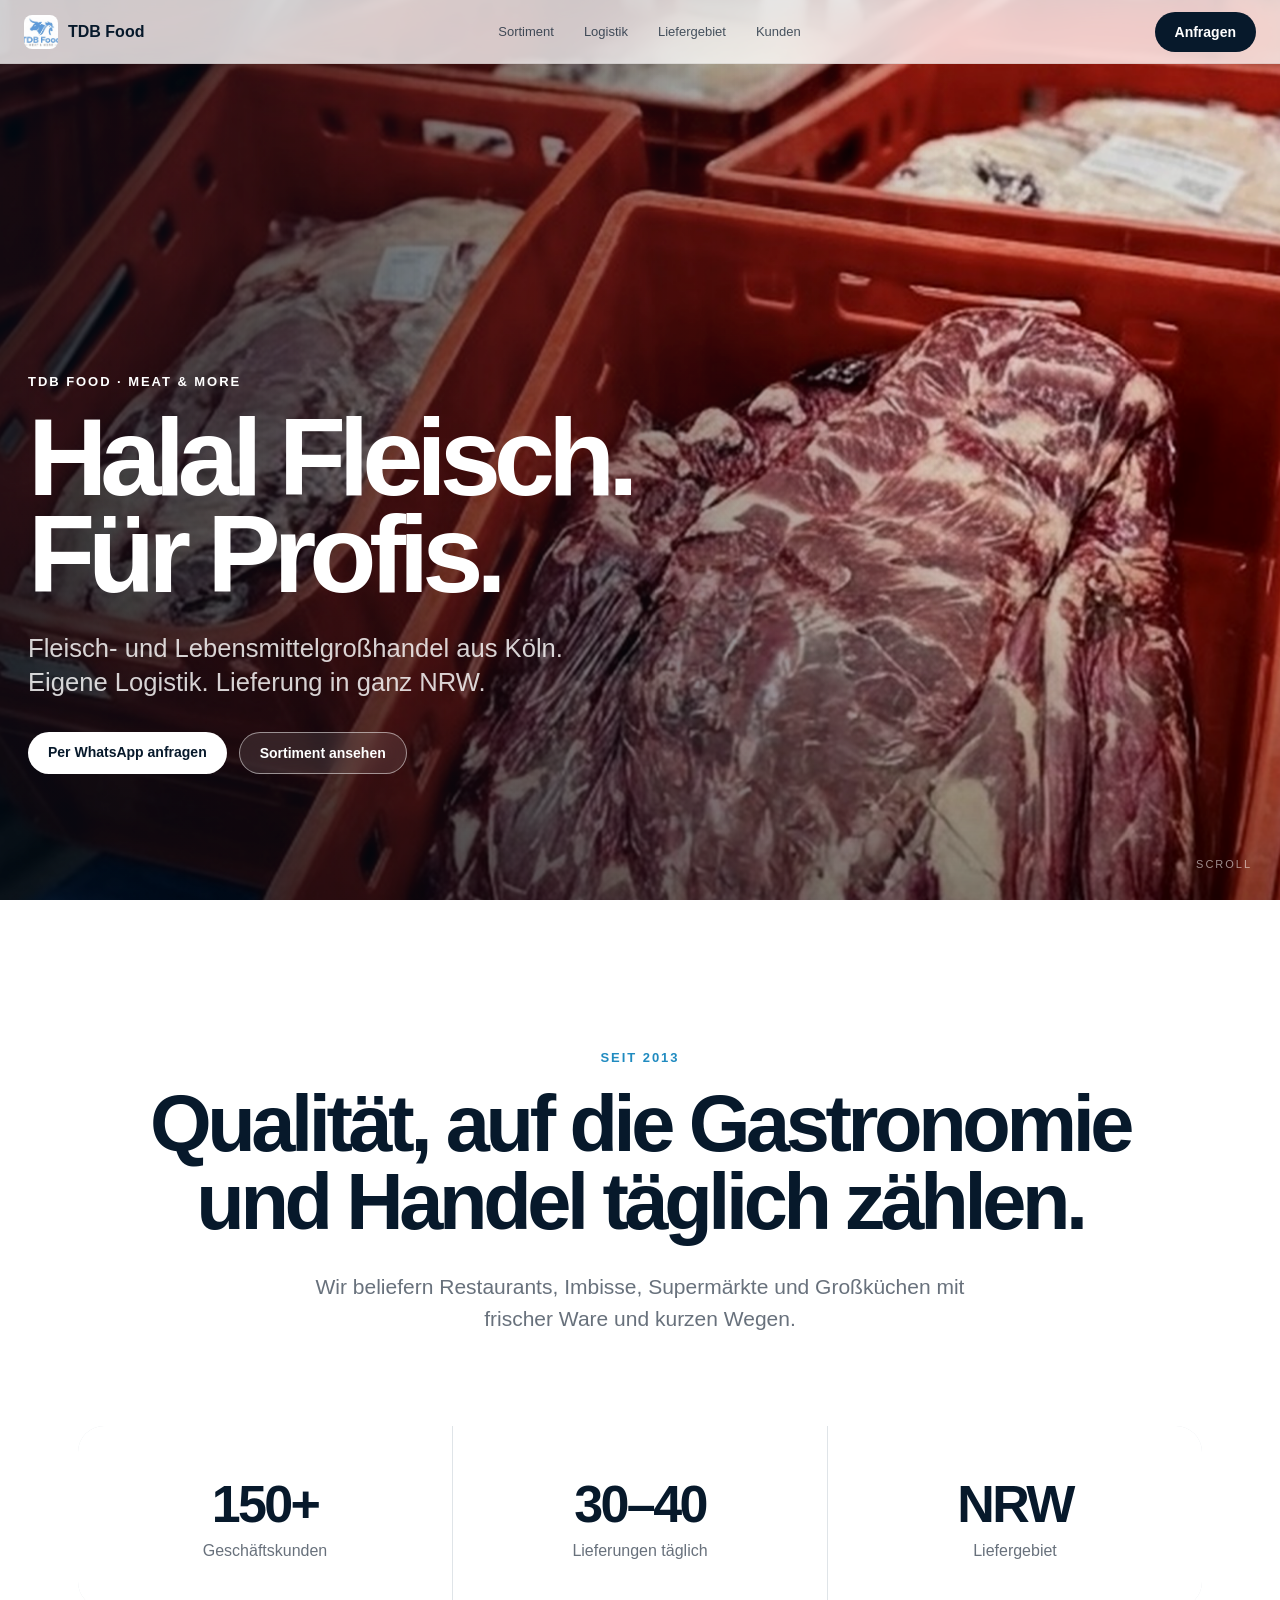
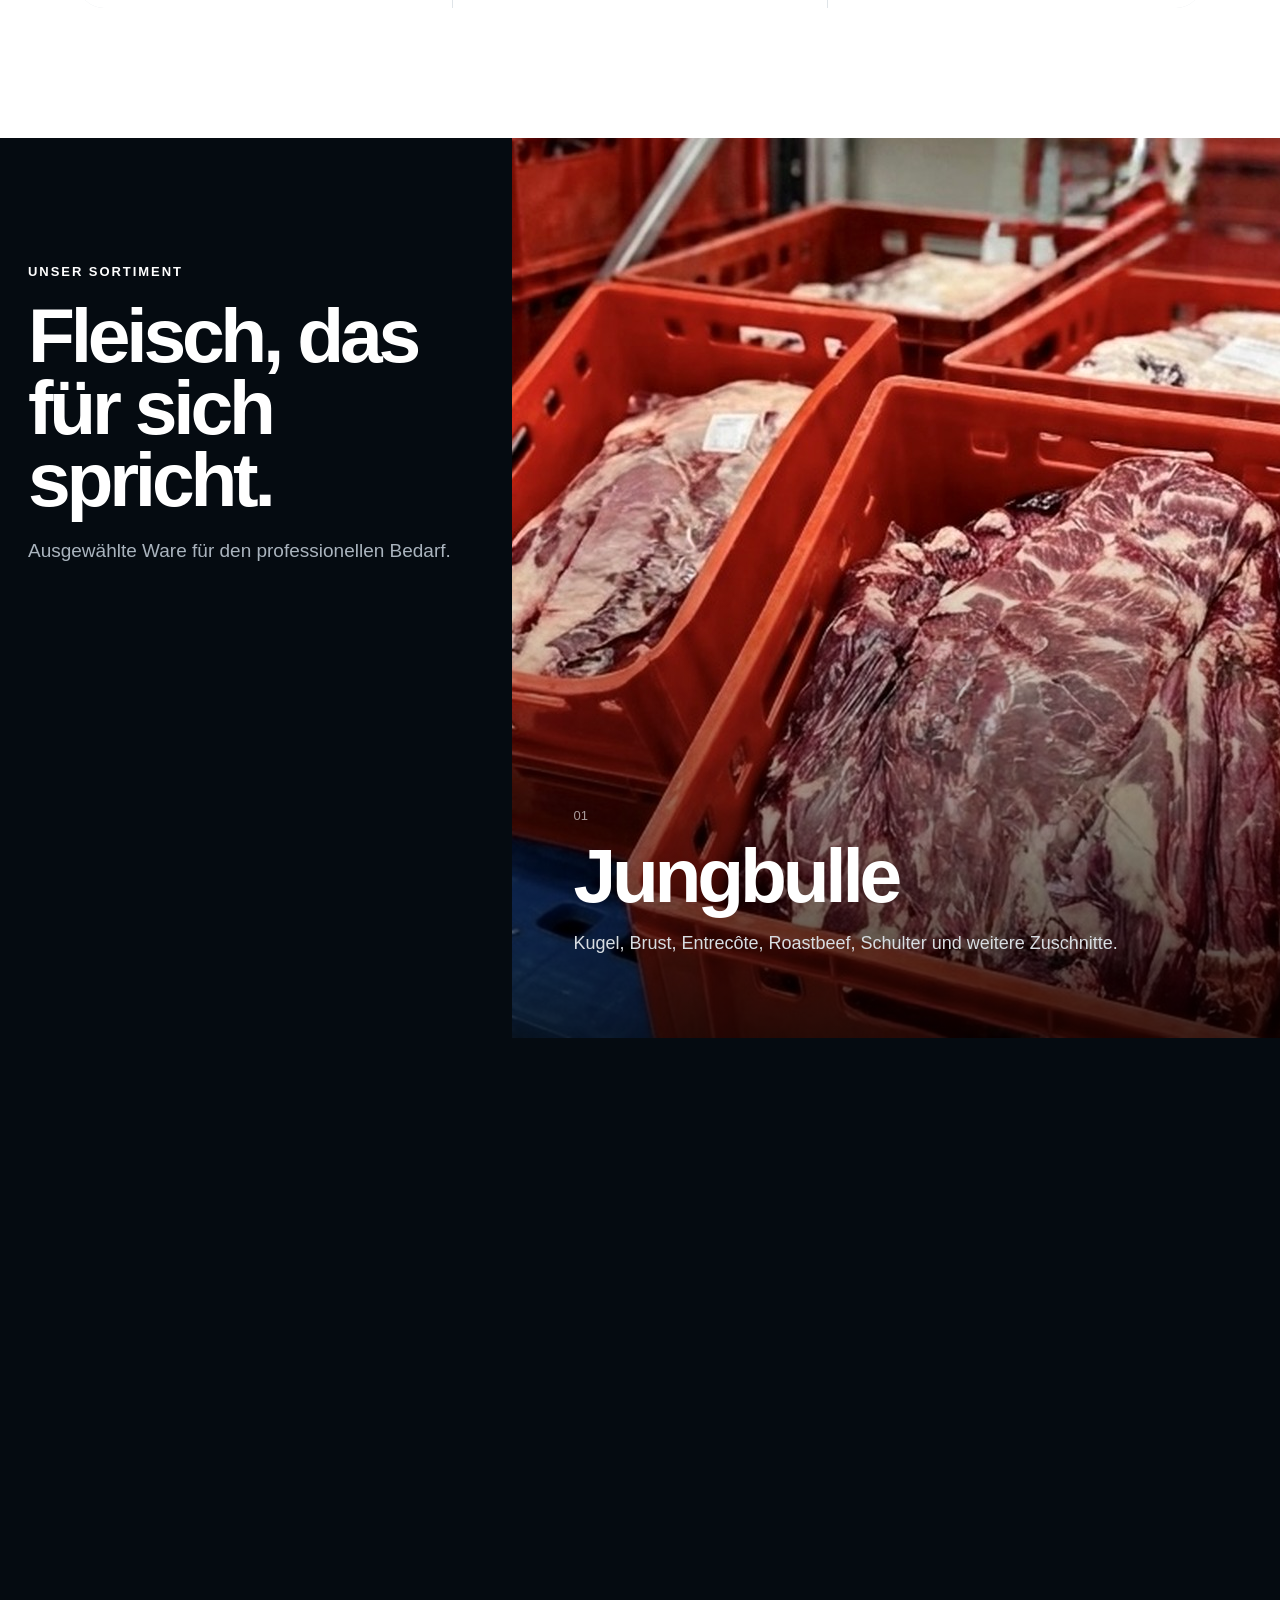
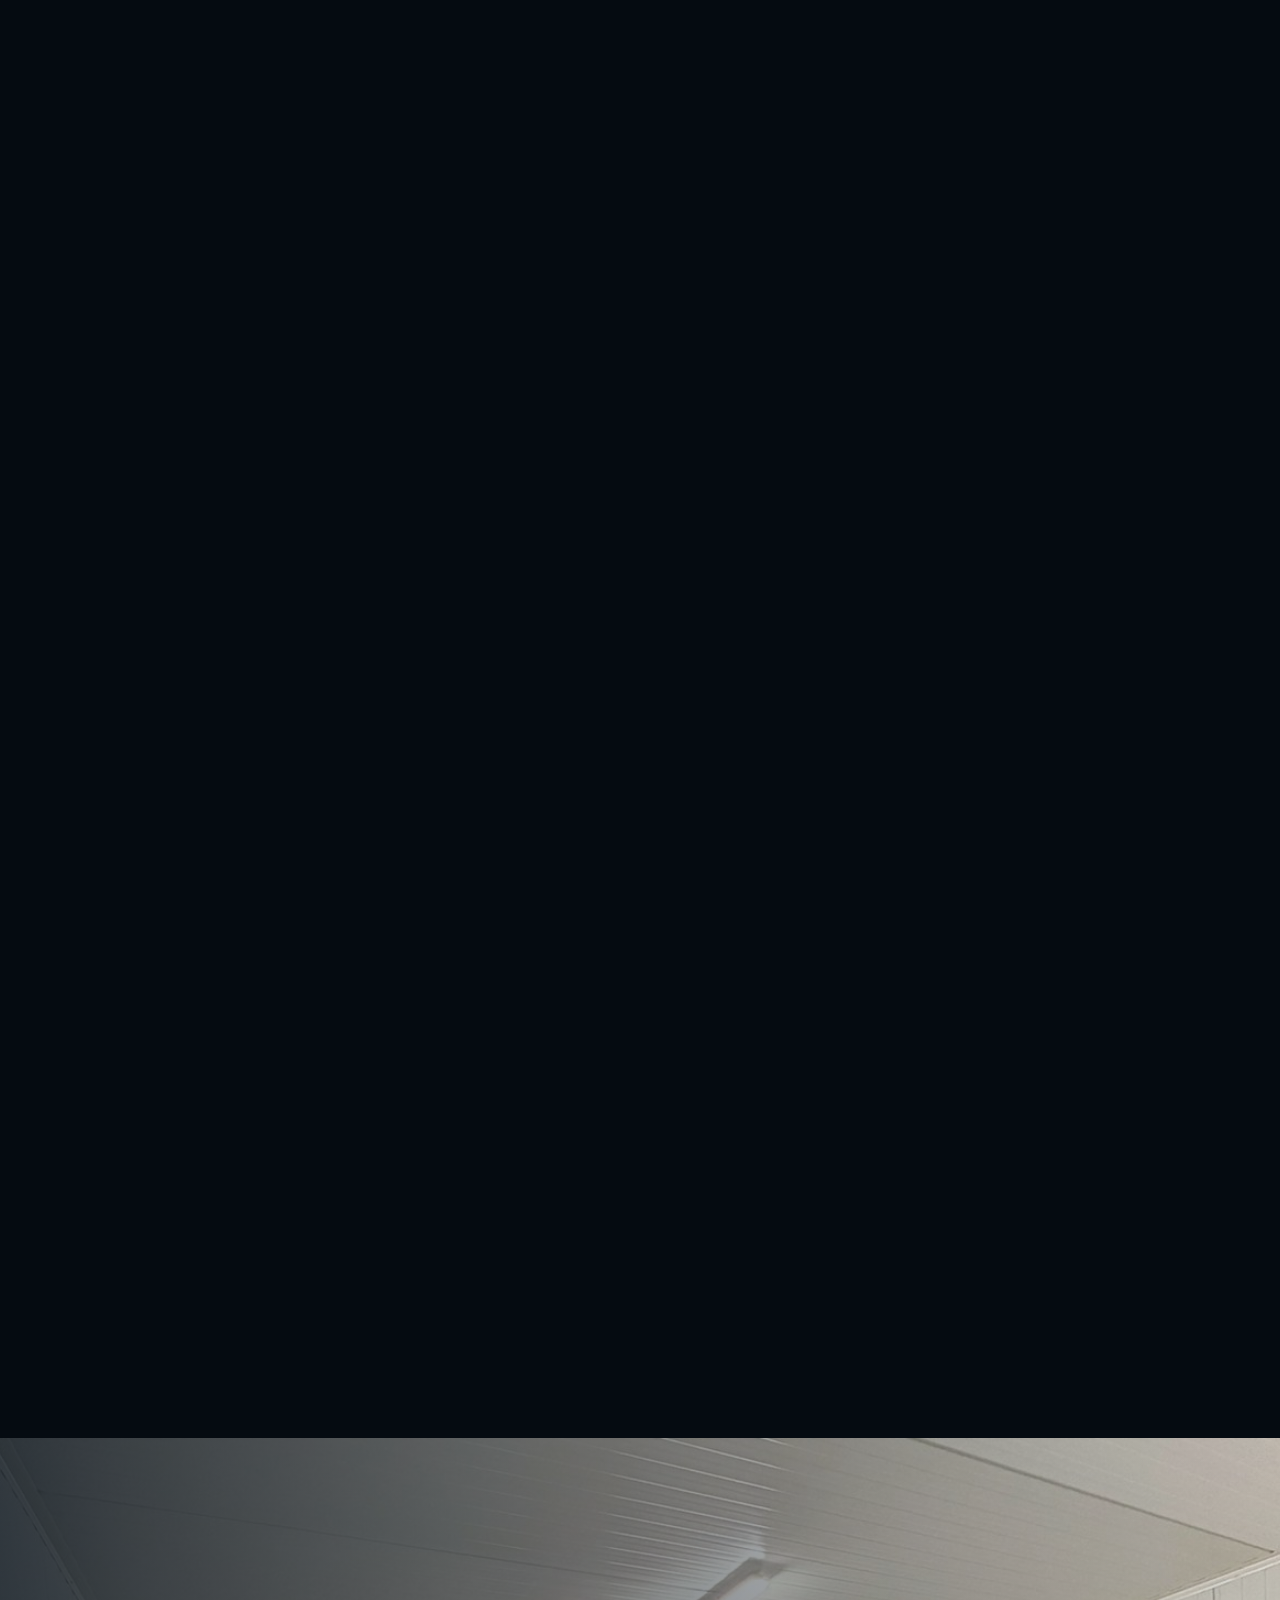
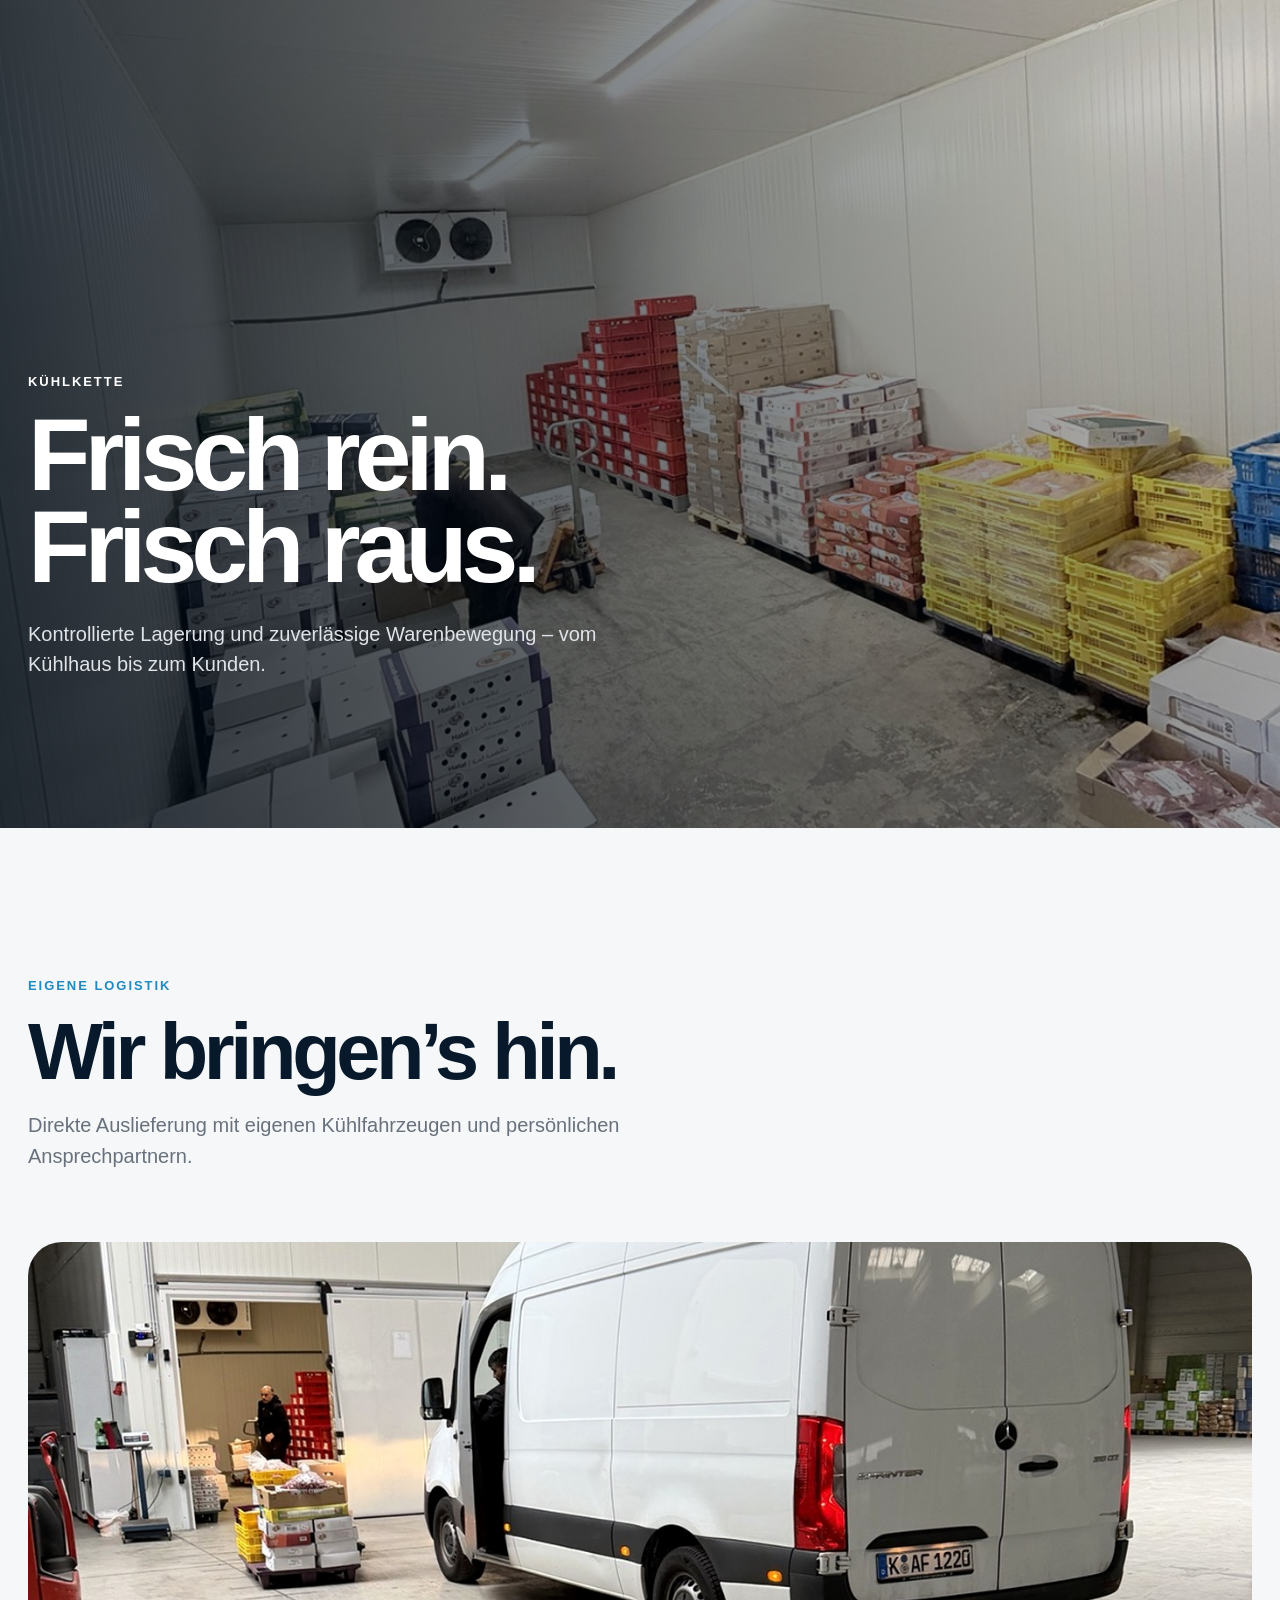
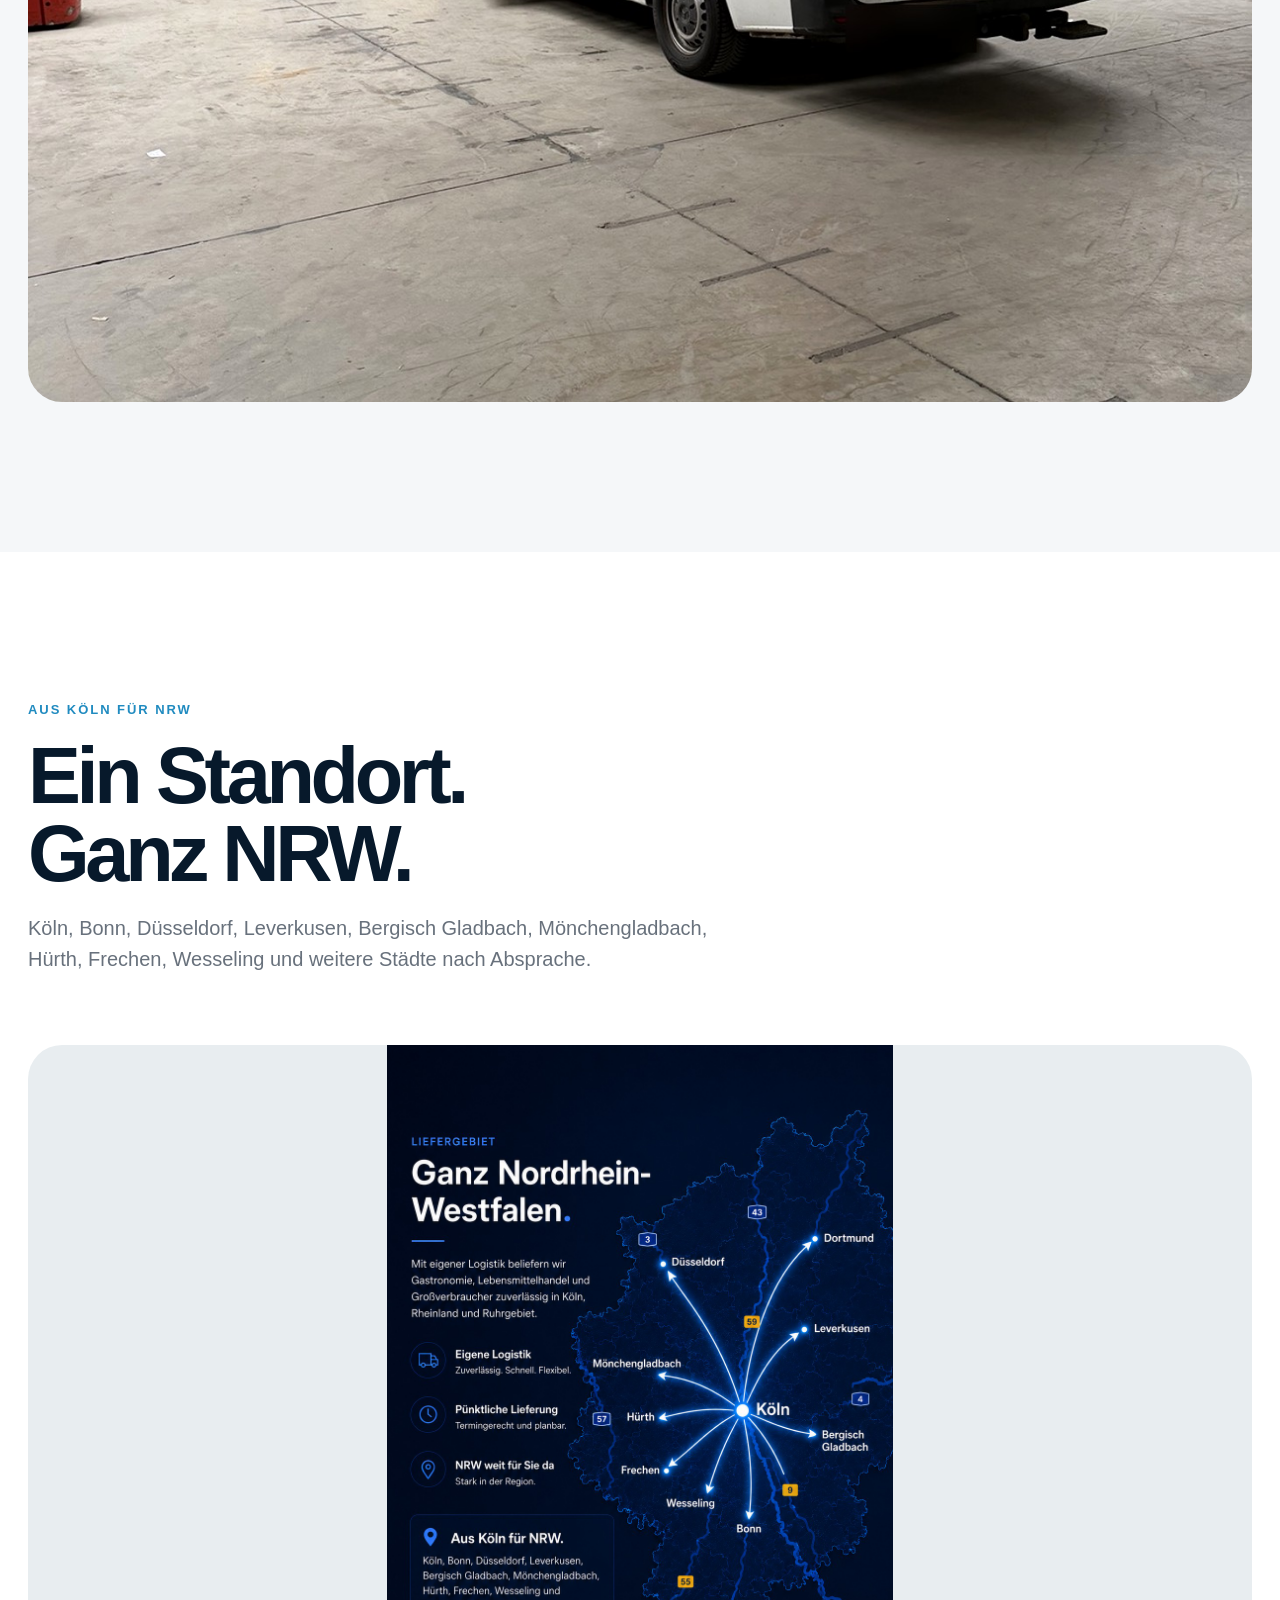
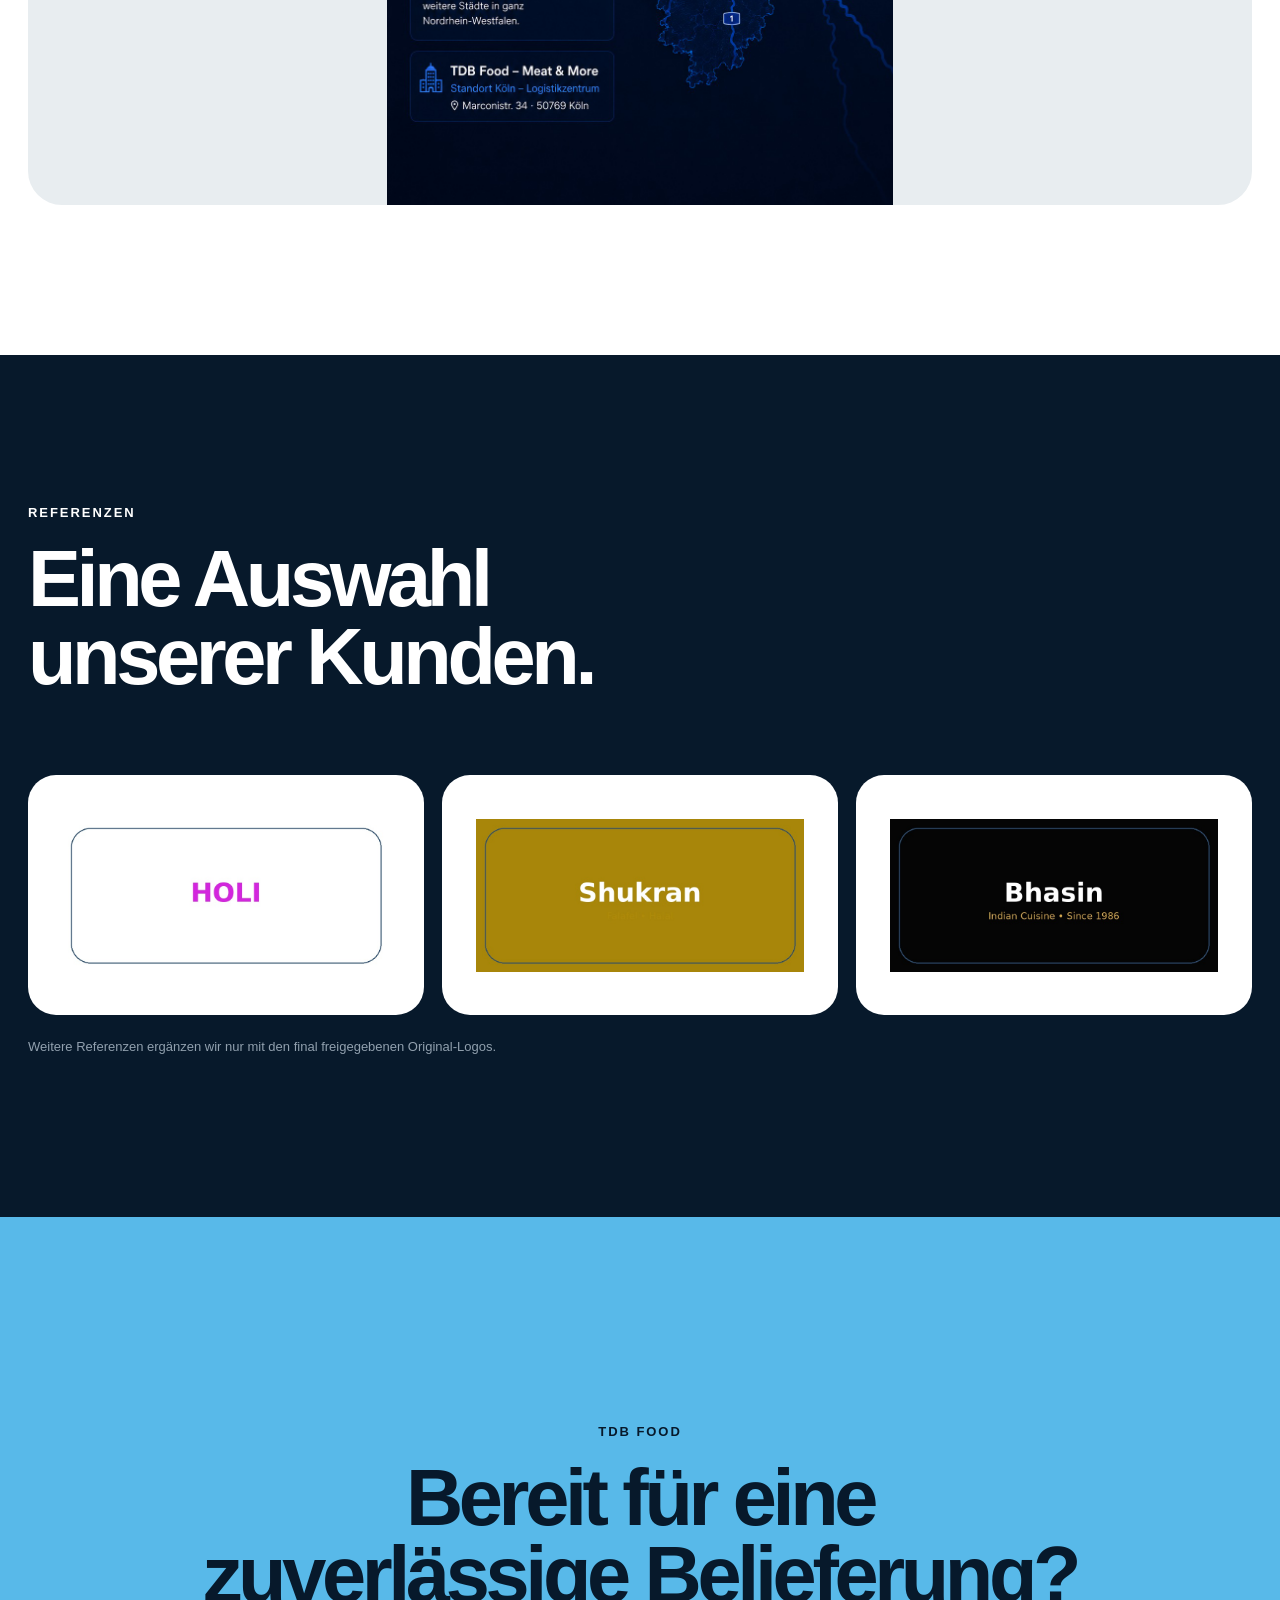
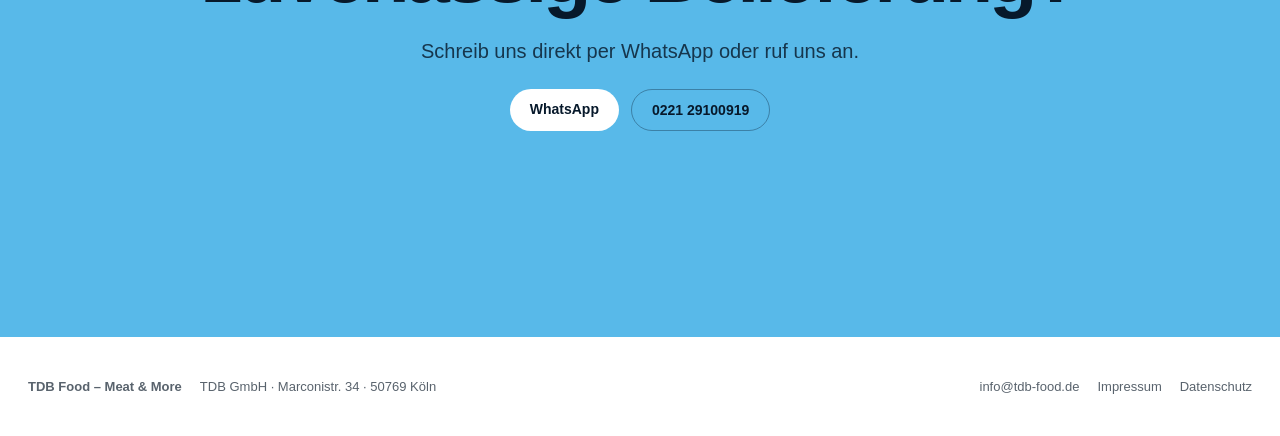
==== commit 4dab695a: "Add files via upload" ====
--- a/index.html
+++ b/index.html
@@ -1,10 +1,13 @@
-<!doctype html><html lang="de"><head><meta charset="utf-8"><meta name="viewport" content="width=device-width,initial-scale=1"><title>Index | TDB Food</title><meta name="description" content="TDB Food – Meat & More. Halal Fleisch- und Lebensmittelgroßhandel aus Köln mit Lieferung in ganz NRW."><link rel="preconnect" href="https://fonts.gstatic.com"><link rel="stylesheet" href="style.css"></head><body><header class="topbar"><div class="container nav"><a class="brand" href="index.html"><img class="brand-logo" src="tdb-logo.jpg" alt="TDB Food Logo"><span>TDB Food – Meat & More</span></a><button class="mobile-toggle">☰</button><nav class="menu"><a href="index.html" data-i18n="nav-home">Startseite</a><a href="about.html" data-i18n="nav-about">Über uns</a><a href="products.html" data-i18n="nav-products">Sortiment</a><a href="delivery.html" data-i18n="nav-delivery">Liefergebiet</a><a href="references.html" data-i18n="nav-references">Referenzen</a><a href="contact.html" data-i18n="nav-contact">Kontakt</a><select class="lang" onchange="document.querySelector('[data-lang='+this.value+']')?.click()"><option value="de">DE</option><option value="en">EN</option><option value="ku">KU</option><option value="tr">TR</option></select></nav><a class="cta" href="tel:+4922129100919" data-i18n="call-short">Anrufen</a></div></header><button hidden data-lang="de"></button><button hidden data-lang="en"></button><button hidden data-lang="ku"></button><button hidden data-lang="tr"></button>
-<section class="hero"><div class="container hero-inner"><div class="eyebrow">Fleisch- & Lebensmittelgroßhandel aus Köln</div><h1 data-i18n="hero-title">HALAL Fleischgroßhandel für Gastronomie & Handel</h1><p data-i18n="hero-sub">Seit 2013 beliefern wir Restaurants, Imbisse, Supermärkte und Großküchen in ganz Nordrhein-Westfalen mit Fleisch, Geflügel, Eiern und ausgewählten Lebensmitteln.</p><div class="actions"><a class="cta blue" href="https://wa.me/4917624115839" data-i18n="wa">Bestellung per WhatsApp</a><a class="cta" href="tel:+4922129100919" data-i18n="call">Jetzt anrufen</a></div></div></section>
-<div class="container stats"><div class="stat reveal"><b>150+</b><span data-i18n="stat-customers">Geschäftskunden</span></div><div class="stat reveal"><b>seit 2013</b><span data-i18n="stat-exp">Branchenerfahrung</span></div><div class="stat reveal"><b>NRW</b><span data-i18n="stat-area">Liefergebiet</span></div></div>
-<section class="section"><div class="container section-head"><div><h2><span data-i18n="intro-title">Frische Ware. Eigene Logistik. Persönlicher Service.</span></h2></div><p class="lead"><span data-i18n="intro-text">TDB Food steht für zuverlässige Belieferung, Halal-Qualität und einen direkten Ansprechpartner für Gastronomie, Handel und Lebensmittelmärkte.</span></p></div><div class="container grid"><div class="card reveal"><h3>Halal-Produkte</h3><p data-i18n="card-halal">Gut sichtbarer Schwerpunkt für Kunden, die Wert auf halal-konforme Fleischprodukte legen.</p></div><div class="card reveal"><h3>Ganz NRW</h3><p data-i18n="card-nrw">Lieferung in Köln, Bonn, Düsseldorf, Essen, Dortmund, Aachen und weiteren Städten.</p></div><div class="card reveal"><h3>WhatsApp Bestellung</h3><p data-i18n="card-wa">Schnelle Abstimmung, direkte Anfrage und persönliche Betreuung über Mobilnummer.</p></div></div></section>
-<section class="section light"><div class="container about-grid"><div class="photo-card reveal"><img src="coldroom.jpg" alt="Kühlhaus TDB Food"></div><div class="reveal"><h2>Moderne Kühlräume und tägliche Warenbewegung.</h2><p class="lead">Unser Kühlhaus, unsere Fahrzeuge und unsere Erfahrung bilden die Grundlage für eine zuverlässige Belieferung unserer Kunden.</p><div class="tick">Eigene Kühlfahrzeuge</div><div class="tick">Frische Produkte und kontrollierte Lagerung</div><div class="tick">Persönlicher Ansprechpartner</div><a class="cta blue" href="about.html">Mehr über uns</a></div></div></section>
-<section class="section dark"><div class="container section-head"><div><h2 data-i18n="products-title">Sortiment für Profis.</h2></div><p class="lead" data-i18n="products-lead">Jungbulle, Kalb, Lamm, Geflügel, Pute, Eier und ausgewählte Lebensmittel für den täglichen Bedarf.</p></div><div class="container grid"><div class="card product-card reveal"><div><div class="product-badge">🥩</div><h3 data-i18n="prod-beef">Jungbullenfleisch</h3><p data-i18n="prod-beef-text">Kugel, Brust, Entrecôte, Roastbeef, Schulter und weitere Zuschnitte.</p><div class="cut-list"><span class="cut-pill">Kugel</span><span class="cut-pill">Entrecôte</span><span class="cut-pill">Roastbeef</span><span class="cut-pill">Brust</span></div></div></div><div class="card product-card reveal"><div><div class="product-badge">🐑</div><h3 data-i18n="prod-lamb">Lamm & Kalb</h3><p data-i18n="prod-lamb-text">Schulter, Keule, Kotelett, Hals, Rippen und weitere Produkte.</p><div class="cut-list"><span class="cut-pill">Schulter</span><span class="cut-pill">Keule</span><span class="cut-pill">Kotelett</span><span class="cut-pill">Hals</span></div></div></div><div class="card product-card reveal"><div><div class="product-badge">🐔</div><h3 data-i18n="prod-poultry">Geflügel & Eier</h3><p data-i18n="prod-poultry-text">Hähnchen, Pute, Brust, Keule, Flügel, ganze Hähnchen und Eier.</p><div class="cut-list"><span class="cut-pill">Brust</span><span class="cut-pill">Keule</span><span class="cut-pill">Flügel</span><span class="cut-pill">Eier</span></div></div></div></div></section>
-<section class="section"><div class="container delivery-box reveal"><h2 data-i18n="delivery-title">Lieferung in ganz Nordrhein-Westfalen.</h2><p class="lead" data-i18n="delivery-lead">Wir beliefern Gastronomie, Lebensmittelmärkte und Großküchen in ganz NRW – mit Schwerpunkt Köln, Rheinland und Ruhrgebiet.</p><div class="city-list"><span class="pill">Köln</span><span class="pill">Bonn</span><span class="pill">Düsseldorf</span><span class="pill">Essen</span><span class="pill">Dortmund</span><span class="pill">Duisburg</span><span class="pill">Aachen</span><span class="pill">Mönchengladbach</span><span class="pill">Leverkusen</span><span class="pill">Bergisch Gladbach</span></div><div class="delivery-highlights"><div class="delivery-tile"><b data-i18n="del-1">NRW-weit</b><br><span data-i18n="del-1t">flexible Tourenplanung</span></div><div class="delivery-tile"><b data-i18n="del-2">Kühlkette</b><br><span data-i18n="del-2t">kontrollierte Lieferung</span></div><div class="delivery-tile"><b data-i18n="del-3">Direktkontakt</b><br><span data-i18n="del-3t">Bestellung per WhatsApp</span></div></div></div></section>
-<section class="section dark"><div class="container section-head"><div><h2><span data-i18n="refs-title">Kunden, die auf TDB Food vertrauen.</span></h2></div><p class="lead"><span data-i18n="refs-lead">Ein Auszug aus Gastronomie und Handel in Köln.</span></p></div><div class="container refs"><div class="ref-card reveal"><div class="logo-box"><img src="holi.png" alt="Holi Restaurant Köln"></div><div><h3>Holi Restaurant Köln</h3><p>Indische Küche & Cocktailbar</p></div></div><div class="ref-card reveal"><div class="logo-box"><img src="ginza.png" alt="Ginza Sushi & Grill"></div><div><h3>Ginza Sushi & Grill</h3><p>Japanische & asiatische Spezialitäten</p></div></div><div class="ref-card reveal"><div class="logo-box"><img src="shukran.png" alt="Falafel Shukran"></div><div><h3>Falafel Shukran</h3><p>Orientalische Spezialitäten</p></div></div></div></section>
-<section class="section"><div class="container contact-grid"><div><h2><span data-i18n="contact-title">Direkt anfragen.</span></h2><p class="lead"><span data-i18n="contact-lead">Für Bestellungen und Angebote ist WhatsApp der schnellste Weg. Alternativ erreichen Sie uns per Telefon oder E-Mail.</span></p><p><b>Festnetz:</b> 0221 29100919<br><b>WhatsApp:</b> 0176 24115839<br><b>E-Mail:</b> info@tdb-food.de</p></div><form class="contact-card" onsubmit="sendForm(event)"><h3>Kontaktformular</h3><input name="name" placeholder="Name / Firma" required><input name="contact" placeholder="Telefon oder E-Mail" required><textarea name="message" placeholder="Ihre Nachricht" required></textarea><button class="cta blue" type="submit">Anfrage senden</button></form></div></section>
-<a class="whatsapp" href="https://wa.me/4917624115839">WhatsApp Bestellung</a><footer class="footer"><div class="container footer-grid"><div><h3>TDB Food – Meat & More</h3><p>Fleisch- & Lebensmittelgroßhandel aus Köln. Halal-Produkte, eigene Logistik und Belieferung in ganz NRW.</p><p>TDB GmbH · Marconistr. 34 · 50769 Köln<br>HRB 127900 · USt-ID DE356925446</p></div><div><h4>Seiten</h4><a href="about.html" data-i18n="nav-about">Über uns</a><a href="products.html" data-i18n="nav-products">Sortiment</a><a href="delivery.html" data-i18n="nav-delivery">Liefergebiet</a><a href="references.html" data-i18n="nav-references">Referenzen</a></div><div><h4>Rechtliches</h4><a href="impressum.html">Impressum</a><a href="datenschutz.html">Datenschutz</a><a href="contact.html" data-i18n="nav-contact">Kontakt</a></div></div></footer><div class="cookie"><b>Cookie-Hinweis</b><p>Diese Website nutzt nur technisch notwendige Funktionen. Beim Kontaktformular wird Ihr E-Mail-Programm geöffnet.</p><div class="actions"><button class="cta blue" onclick="okCookie()">Verstanden</button><a class="cta" href="datenschutz.html">Datenschutz</a></div></div><script src="script.js"></script></body></html>+<!doctype html><html lang="de"><head><meta charset="utf-8"><meta name="viewport" content="width=device-width,initial-scale=1,viewport-fit=cover"><title>TDB Food | Halal Fleischgroßhandel NRW</title><meta name="description" content="TDB Food – Halal Fleisch- und Lebensmittelgroßhandel aus Köln. Eigene Logistik und Lieferung in ganz NRW."><link rel="stylesheet" href="style.css"></head><body>
+<header class="nav"><a class="brand" href="#top"><img src="tdb-logo.jpg" alt="TDB Food"><span>TDB Food</span></a><nav><a href="#sortiment">Sortiment</a><a href="#logistik">Logistik</a><a href="#liefergebiet">Liefergebiet</a><a href="#kunden">Kunden</a></nav><a class="nav-cta" href="https://wa.me/4917624115839">Anfragen</a></header>
+<main id="top">
+<section class="hero"><div class="hero-media"><img src="hero-beef.jpg" alt="Jungbullenfleisch bei TDB Food"></div><div class="hero-shade"></div><div class="hero-copy"><p class="kicker">TDB FOOD · MEAT & MORE</p><h1>Halal Fleisch.<br>Für Profis.</h1><p class="hero-sub">Fleisch- und Lebensmittelgroßhandel aus Köln.<br>Eigene Logistik. Lieferung in ganz NRW.</p><div class="hero-actions"><a class="pill primary" href="https://wa.me/4917624115839">Per WhatsApp anfragen</a><a class="pill glass" href="#sortiment">Sortiment ansehen</a></div></div><div class="scroll-hint">Scroll</div></section>
+<section class="intro reveal"><p class="kicker blue">SEIT 2013</p><h2>Qualität, auf die Gastronomie<br>und Handel täglich zählen.</h2><p>Wir beliefern Restaurants, Imbisse, Supermärkte und Großküchen mit frischer Ware und kurzen Wegen.</p><div class="numbers"><div><strong>150+</strong><span>Geschäftskunden</span></div><div><strong>30–40</strong><span>Lieferungen täglich</span></div><div><strong>NRW</strong><span>Liefergebiet</span></div></div></section>
+<section id="sortiment" class="story"><div class="story-sticky"><div class="story-title"><p class="kicker">UNSER SORTIMENT</p><h2>Fleisch, das<br>für sich spricht.</h2><p>Ausgewählte Ware für den professionellen Bedarf.</p></div><div class="story-stage"><article class="product-scene active" data-index="0"><img src="product-jungbulle.jpg" alt="Jungbullenfleisch"><div><span>01</span><h3>Jungbulle</h3><p>Kugel, Brust, Entrecôte, Roastbeef, Schulter und weitere Zuschnitte.</p></div></article><article class="product-scene" data-index="1"><img src="product-kalb.jpg" alt="Kalbfleisch"><div><span>02</span><h3>Kalb</h3><p>Hochwertige Zuschnitte für Gastronomie und Lebensmittelhandel.</p></div></article><article class="product-scene" data-index="2"><img src="product-lamm.jpg" alt="Lammfleisch"><div><span>03</span><h3>Lamm</h3><p>Keule, Schulter, Kotelett, Hals, Rippen und mehr.</p></div></article><article class="product-scene" data-index="3"><img src="product-gefluegel.jpg" alt="Geflügel"><div><span>04</span><h3>Geflügel</h3><p>Hähnchen, Pute, Brust, Keule, Flügel und ganze Hähnchen.</p></div></article><article class="product-scene" data-index="4"><img src="product-eier.jpg" alt="Eier"><div><span>05</span><h3>Eier & mehr</h3><p>Eier und ausgewählte Lebensmittel für den täglichen Bedarf.</p></div></article></div></div></section>
+<section id="logistik" class="cinema"><img src="coldroom.jpg" alt="Kühlhaus TDB Food"><div class="cinema-overlay"></div><div class="cinema-copy reveal"><p class="kicker">KÜHLKETTE</p><h2>Frisch rein.<br>Frisch raus.</h2><p>Kontrollierte Lagerung und zuverlässige Warenbewegung – vom Kühlhaus bis zum Kunden.</p></div></section>
+<section class="van-section"><div class="van-copy reveal"><p class="kicker blue">EIGENE LOGISTIK</p><h2>Wir bringen’s hin.</h2><p>Direkte Auslieferung mit eigenen Kühlfahrzeugen und persönlichen Ansprechpartnern.</p></div><div class="van-frame reveal"><img src="logistik-van.jpg" alt="TDB Food Kühlfahrzeug"></div></section>
+<section id="liefergebiet" class="map-section"><div class="map-copy reveal"><p class="kicker blue">AUS KÖLN FÜR NRW</p><h2>Ein Standort.<br>Ganz NRW.</h2><p>Köln, Bonn, Düsseldorf, Leverkusen, Bergisch Gladbach, Mönchengladbach, Hürth, Frechen, Wesseling und weitere Städte nach Absprache.</p></div><div class="map-frame reveal"><img src="delivery-map.jpg" alt="TDB Food Liefergebiet Nordrhein-Westfalen"></div></section>
+<section id="kunden" class="clients"><div class="clients-head reveal"><p class="kicker">REFERENZEN</p><h2>Eine Auswahl<br>unserer Kunden.</h2></div><div class="logo-row reveal"><div><img src="ref-holi.jpg" alt="Holi"></div><div><img src="ref-shukran.jpg" alt="Falafel Shukran"></div><div><img src="ref-bhasin.jpg" alt="Bhasin"></div></div><p class="client-note">Weitere Referenzen ergänzen wir nur mit den final freigegebenen Original-Logos.</p></section>
+<section class="cta"><div class="reveal"><p class="kicker">TDB FOOD</p><h2>Bereit für eine<br>zuverlässige Belieferung?</h2><p>Schreib uns direkt per WhatsApp oder ruf uns an.</p><div class="hero-actions center"><a class="pill white" href="https://wa.me/4917624115839">WhatsApp</a><a class="pill outline" href="tel:+4922129100919">0221 29100919</a></div></div></section>
+</main><footer><div><strong>TDB Food – Meat & More</strong><span>TDB GmbH · Marconistr. 34 · 50769 Köln</span></div><div><a href="mailto:info@tdb-food.de">info@tdb-food.de</a><a href="impressum.html">Impressum</a><a href="datenschutz.html">Datenschutz</a></div></footer>
+<script src="script.js"></script></body></html>
--- a/style.css
+++ b/style.css
@@ -1,3 +1 @@
-
-:root{--navy:#071629;--navy2:#0b2340;--blue:#55b7f3;--blue2:#8fd6ff;--gold:#bf9851;--text:#0a1930;--muted:#667085;--paper:#f7fafc;--line:rgba(15,35,67,.12);--shadow:0 25px 70px rgba(4,17,36,.18)}
-*{box-sizing:border-box}html{scroll-behavior:smooth}body{margin:0;font-family:Inter,system-ui,-apple-system,BlinkMacSystemFont,"Segoe UI",sans-serif;color:var(--text);background:#fff}a{color:inherit;text-decoration:none}img{max-width:100%;display:block}.container{width:min(1180px,calc(100% - 36px));margin:auto}.topbar{position:sticky;top:0;z-index:50;background:rgba(255,255,255,.88);backdrop-filter:blur(18px);border-bottom:1px solid var(--line)}.nav{min-height:78px;display:flex;align-items:center;justify-content:space-between;gap:16px}.brand{display:flex;align-items:center;gap:12px;font-weight:900;font-size:1.1rem;letter-spacing:-.03em;white-space:nowrap}.brand-logo{height:46px;width:auto;object-fit:contain}.brand span{color:var(--blue)}.menu{display:flex;align-items:center;gap:20px;font-weight:750;color:#23344c;font-size:.95rem}.menu a{opacity:.82}.menu a:hover,.menu a.active{opacity:1;color:var(--blue)}.lang{border:1px solid var(--line);border-radius:999px;padding:8px 10px;background:white;font-weight:800}.cta{display:inline-flex;align-items:center;justify-content:center;gap:9px;padding:13px 18px;border-radius:999px;background:var(--navy);color:white;font-weight:900;box-shadow:0 10px 25px rgba(7,22,41,.18)}.cta.blue{background:linear-gradient(135deg,var(--blue),#1f8ddd);color:#061121}.mobile-toggle{display:none;border:0;background:transparent;font-size:28px}.hero{min-height:calc(100vh - 78px);display:grid;align-items:center;position:relative;overflow:hidden;color:white;background:var(--navy)}.hero:before{content:"";position:absolute;inset:0;background:url('hero-logistics.jpg') center/cover no-repeat;transform:scale(1.03);filter:saturate(.95) contrast(1.05)}.hero:after{content:"";position:absolute;inset:0;background:linear-gradient(90deg,rgba(3,10,22,.93),rgba(3,10,22,.62),rgba(3,10,22,.30)),linear-gradient(0deg,rgba(3,10,22,.65),transparent 45%)}.hero-inner{position:relative;z-index:1;padding:78px 0}.eyebrow{display:inline-flex;gap:10px;align-items:center;padding:9px 14px;border:1px solid rgba(255,255,255,.18);background:rgba(255,255,255,.1);border-radius:999px;backdrop-filter:blur(16px);font-weight:900;color:#eaf7ff}.hero h1{font-size:clamp(2.45rem,6vw,6.6rem);line-height:.98;letter-spacing:-.065em;max-width:930px;margin:22px 0 20px;overflow-wrap:break-word}.hero p{font-size:clamp(1.02rem,2.2vw,1.35rem);line-height:1.55;max-width:760px;color:#dce8f2}.actions{display:flex;gap:12px;flex-wrap:wrap;margin-top:30px}.stats{display:grid;grid-template-columns:repeat(3,1fr);gap:14px;margin-top:-54px;position:relative;z-index:3}.stat{background:rgba(255,255,255,.90);backdrop-filter:blur(16px);padding:26px;border-radius:28px;box-shadow:var(--shadow);border:1px solid rgba(255,255,255,.55)}.stat b{font-size:2rem;display:block;letter-spacing:-.05em}.stat span{color:var(--muted);font-weight:700}.section{padding:92px 0}.section.light{background:var(--paper)}.section.dark{background:var(--navy);color:white}.section-head{display:flex;justify-content:space-between;align-items:end;gap:28px;margin-bottom:38px}.section h2{font-size:clamp(2.1rem,5vw,4.1rem);line-height:1;letter-spacing:-.065em;margin:0}.section .lead{font-size:1.12rem;color:var(--muted);line-height:1.65;max-width:720px}.dark .lead{color:#b7c7d9}.grid{display:grid;grid-template-columns:repeat(3,1fr);gap:20px}.card{border:1px solid var(--line);border-radius:34px;padding:30px;background:white;box-shadow:0 8px 35px rgba(14,37,65,.06);overflow:hidden}.card h3{font-size:1.45rem;margin:0 0 12px;letter-spacing:-.04em}.card p{color:var(--muted);line-height:1.65}.product-card{min-height:285px;display:flex;flex-direction:column;justify-content:space-between;background:linear-gradient(180deg,#fff,#f3f8fc)}.product-badge{height:86px;width:86px;border-radius:28px;background:linear-gradient(135deg,var(--navy2),#102e52);display:grid;place-items:center;color:white;font-size:2.5rem;margin-bottom:22px;box-shadow:0 18px 42px rgba(7,22,41,.18)}.cut-list{display:flex;flex-wrap:wrap;gap:8px;margin-top:14px}.cut-pill{font-size:.88rem;padding:8px 10px;border-radius:999px;background:#eaf7ff;color:#0b3d5b;font-weight:800}.about-grid{display:grid;grid-template-columns:1.1fr .9fr;gap:24px;align-items:center}.photo-card{border-radius:42px;overflow:hidden;box-shadow:var(--shadow);position:relative}.photo-card img{width:100%;height:100%;object-fit:cover;min-height:520px}.tick{display:flex;gap:12px;margin:15px 0;font-weight:800}.tick:before{content:"✓";color:var(--blue);font-weight:900}.delivery-box{background:linear-gradient(135deg,#071629,#123a66);color:white;border-radius:42px;padding:38px;box-shadow:var(--shadow)}.city-list{display:flex;flex-wrap:wrap;gap:10px;margin-top:24px}.pill{padding:10px 14px;border-radius:999px;background:#eaf7ff;color:#08324e;font-weight:900;border:1px solid #c7eaff}.delivery-highlights{display:grid;grid-template-columns:repeat(3,1fr);gap:14px;margin-top:24px}.delivery-tile{background:rgba(255,255,255,.08);border:1px solid rgba(255,255,255,.12);border-radius:24px;padding:18px}.refs{display:grid;grid-template-columns:repeat(3,1fr);gap:18px}.ref-card{background:linear-gradient(145deg,#09192d,#102d4f);border:1px solid rgba(255,255,255,.1);border-radius:32px;padding:28px;min-height:260px;display:flex;flex-direction:column;justify-content:space-between;box-shadow:0 18px 60px rgba(0,0,0,.18)}.logo-box{height:115px;display:grid;place-items:center;border-radius:22px;background:rgba(255,255,255,.08);padding:14px}.logo-box img{max-height:90px;max-width:100%;object-fit:contain}.ref-card h3{margin:22px 0 6px;font-size:1.3rem}.ref-card p{color:#b9c9da;margin:0}.contact-grid{display:grid;grid-template-columns:1fr 1fr;gap:24px}.contact-card{background:#fff;border-radius:34px;padding:32px;box-shadow:var(--shadow);border:1px solid var(--line)}.contact-card input,.contact-card textarea{width:100%;border:1px solid var(--line);border-radius:18px;padding:15px;margin:8px 0 14px;font:inherit}.contact-card textarea{min-height:120px}.footer{background:#040b15;color:#afbdd0;padding:44px 0}.footer-grid{display:grid;grid-template-columns:2fr 1fr 1fr;gap:28px}.footer a{display:block;margin:8px 0;color:#dce8f7}.whatsapp{position:fixed;right:18px;bottom:18px;z-index:70;background:#25D366;color:#061121;border-radius:999px;padding:16px 20px;font-weight:1000;box-shadow:0 18px 45px rgba(0,0,0,.25)}.page-hero{background:linear-gradient(135deg,var(--navy),#10325a);color:white;padding:86px 0}.page-hero h1{font-size:clamp(2.4rem,7vw,5.5rem);line-height:.98;letter-spacing:-.06em;margin:0}.page-hero p{color:#bed0e5;font-size:1.15rem;max-width:800px;line-height:1.6}.legal{max-width:900px}.legal h2{font-size:2rem;margin-top:36px}.legal p,.legal li{line-height:1.75;color:#334155}.cookie{position:fixed;left:18px;right:18px;bottom:18px;z-index:80;max-width:760px;margin:auto;background:white;border:1px solid var(--line);box-shadow:var(--shadow);border-radius:26px;padding:20px;display:none}.cookie.show{display:block}.cookie .actions{margin-top:14px}.reveal{opacity:0;transform:translateY(26px);transition:.8s ease}.reveal.visible{opacity:1;transform:none}@media(max-width:860px){.mobile-toggle{display:block}.menu{display:none;position:absolute;top:78px;left:0;right:0;background:white;flex-direction:column;align-items:flex-start;padding:22px;border-bottom:1px solid var(--line)}.menu.open{display:flex}.nav .cta{display:none}.stats,.grid,.refs,.contact-grid,.about-grid,.footer-grid,.delivery-highlights{grid-template-columns:1fr}.hero{min-height:690px}.hero h1{font-size:clamp(2.25rem,13vw,3.45rem);line-height:1.03;letter-spacing:-.055em}.section{padding:64px 0}.section-head{display:block}.photo-card img{min-height:360px}.whatsapp{left:18px;text-align:center}.brand{font-size:.95rem}.brand-logo{height:40px}.stat{border-radius:22px}.ref-card{min-height:220px}.nav{gap:8px}.container{width:min(1180px,calc(100% - 28px))}}
+:root{--ink:#07192b;--blue:#58b9e9;--soft:#f5f7f9;--white:#fff;--muted:#68717c}*{box-sizing:border-box}html{scroll-behavior:smooth}body{margin:0;font-family:-apple-system,BlinkMacSystemFont,"SF Pro Display","Segoe UI",Arial,sans-serif;color:var(--ink);background:#fff;-webkit-font-smoothing:antialiased}a{color:inherit;text-decoration:none}.nav{position:fixed;z-index:50;top:0;left:0;right:0;height:64px;display:flex;align-items:center;gap:34px;padding:0 max(24px,calc((100vw - 1240px)/2));background:rgba(255,255,255,.78);backdrop-filter:saturate(180%) blur(22px);border-bottom:1px solid rgba(0,0,0,.06)}.brand{display:flex;align-items:center;gap:10px;font-weight:700;white-space:nowrap}.brand img{width:34px;height:34px;border-radius:8px;object-fit:cover}.nav nav{display:flex;gap:30px;margin:auto;font-size:13px}.nav nav a{opacity:.72;transition:.25s}.nav nav a:hover{opacity:1}.nav-cta,.pill{border-radius:999px;padding:12px 20px;font-weight:600;font-size:14px;transition:.3s}.nav-cta{background:var(--ink);color:#fff}.hero{height:100svh;min-height:700px;position:relative;overflow:hidden;background:#050b11;color:#fff}.hero-media,.hero-media img,.hero-shade{position:absolute;inset:0;width:100%;height:100%}.hero-media img{object-fit:cover;transform:scale(1.08);will-change:transform}.hero-shade{background:linear-gradient(90deg,rgba(0,10,20,.8) 0%,rgba(0,10,20,.42) 48%,rgba(0,0,0,.12) 75%),linear-gradient(0deg,rgba(0,0,0,.38),transparent 45%)}.hero-copy{position:absolute;left:max(28px,calc((100vw - 1240px)/2));bottom:14vh;max-width:850px;z-index:2}.kicker{font-size:13px;font-weight:700;letter-spacing:.15em;margin:0 0 20px}.kicker.blue{color:#208bc0}.hero h1{font-size:clamp(62px,8.6vw,132px);line-height:.88;letter-spacing:-.065em;margin:0 0 28px;font-weight:700}.hero-sub{font-size:clamp(19px,2vw,28px);line-height:1.35;color:rgba(255,255,255,.82);margin:0 0 32px}.hero-actions{display:flex;gap:12px;flex-wrap:wrap}.pill.primary{background:#fff;color:#07192b}.pill.glass{border:1px solid rgba(255,255,255,.5);background:rgba(255,255,255,.1);backdrop-filter:blur(10px)}.pill:hover{transform:translateY(-2px)}.scroll-hint{position:absolute;right:28px;bottom:30px;z-index:2;font-size:11px;letter-spacing:.18em;text-transform:uppercase;opacity:.55}.intro{padding:150px 28px 130px;text-align:center;max-width:1180px;margin:auto}.intro h2,.van-copy h2,.map-copy h2,.clients h2,.cta h2{font-size:clamp(46px,6.2vw,92px);line-height:.98;letter-spacing:-.055em;margin:0}.intro>p:not(.kicker){max-width:700px;margin:30px auto 0;font-size:21px;line-height:1.55;color:var(--muted)}.numbers{display:grid;grid-template-columns:repeat(3,1fr);gap:1px;background:#dfe4e8;margin-top:90px;border-radius:26px;overflow:hidden}.numbers div{background:#fff;padding:48px 20px}.numbers strong{display:block;font-size:52px;letter-spacing:-.05em}.numbers span{display:block;color:var(--muted);margin-top:8px}.story{height:500vh;background:#050b11;color:#fff;position:relative}.story-sticky{position:sticky;top:0;height:100vh;overflow:hidden}.story-title{position:absolute;z-index:10;left:max(28px,calc((100vw - 1240px)/2));top:14vh;width:36%;pointer-events:none}.story-title h2{font-size:clamp(52px,6vw,92px);line-height:.94;letter-spacing:-.055em;margin:0 0 22px}.story-title>p:last-child{color:#aab4be;font-size:19px;line-height:1.5}.story-stage{position:absolute;right:0;top:0;width:60%;height:100%}.product-scene{position:absolute;inset:0;opacity:0;transform:scale(1.04);transition:opacity .65s ease,transform .9s ease}.product-scene.active{opacity:1;transform:scale(1)}.product-scene:after{content:"";position:absolute;inset:0;background:linear-gradient(0deg,rgba(0,0,0,.76),transparent 55%)}.product-scene img{width:100%;height:100%;object-fit:cover}.product-scene div{position:absolute;z-index:2;left:8%;bottom:9%;max-width:580px}.product-scene span{font-size:13px;opacity:.6}.product-scene h3{font-size:clamp(52px,6vw,92px);letter-spacing:-.055em;margin:7px 0 10px}.product-scene p{font-size:18px;line-height:1.5;color:#d8dde2;margin:0}.cinema{height:110vh;min-height:760px;position:relative;color:#fff;overflow:hidden}.cinema>img{width:100%;height:100%;object-fit:cover}.cinema-overlay{position:absolute;inset:0;background:linear-gradient(90deg,rgba(0,11,22,.78),rgba(0,0,0,.08)),linear-gradient(0deg,rgba(0,0,0,.35),transparent)}.cinema-copy{position:absolute;left:max(28px,calc((100vw - 1240px)/2));bottom:13%;max-width:720px}.cinema-copy h2{font-size:clamp(60px,8vw,120px);line-height:.9;letter-spacing:-.06em;margin:0 0 26px}.cinema-copy p:last-child{font-size:20px;line-height:1.5;color:#e0e4e8;max-width:600px}.van-section,.map-section{padding:150px max(28px,calc((100vw - 1240px)/2));background:var(--soft)}.van-copy,.map-copy{max-width:880px;margin-bottom:70px}.van-copy p:last-child,.map-copy p:last-child{font-size:20px;line-height:1.55;color:var(--muted);max-width:700px}.van-frame,.map-frame{border-radius:34px;overflow:hidden;background:#e8edf0}.van-frame img,.map-frame img{display:block;width:100%;max-height:760px;object-fit:cover}.map-section{background:#fff}.map-frame img{object-fit:contain}.clients{padding:150px max(28px,calc((100vw - 1240px)/2));background:#07192b;color:#fff}.clients-head{max-width:900px;margin-bottom:80px}.logo-row{display:grid;grid-template-columns:repeat(3,1fr);gap:18px}.logo-row div{height:240px;background:#fff;border-radius:28px;display:flex;align-items:center;justify-content:center;padding:34px}.logo-row img{max-width:100%;max-height:100%;object-fit:contain}.client-note{color:#91a0ae;margin-top:24px;font-size:13px}.cta{min-height:80vh;background:#58b9e9;display:grid;place-items:center;text-align:center;padding:120px 28px}.cta h2{color:#07192b}.cta>div>p:not(.kicker){font-size:20px;margin:26px 0;color:#16364d}.hero-actions.center{justify-content:center}.pill.white{background:#fff}.pill.outline{border:1px solid rgba(7,25,43,.35)}footer{padding:42px max(28px,calc((100vw - 1240px)/2));display:flex;justify-content:space-between;gap:30px;font-size:13px;color:#59636d}footer div{display:flex;gap:18px;flex-wrap:wrap}.reveal{opacity:0;transform:translateY(36px);transition:opacity .9s cubic-bezier(.2,.7,.2,1),transform .9s cubic-bezier(.2,.7,.2,1)}.reveal.visible{opacity:1;transform:none}@media(max-width:800px){.nav{height:58px;padding:0 16px}.nav nav{display:none}.brand span{font-size:14px}.nav-cta{padding:9px 14px}.hero{min-height:680px}.hero-copy{left:22px;right:22px;bottom:12vh}.hero h1{font-size:58px}.hero-sub{font-size:18px}.scroll-hint{display:none}.intro{padding:110px 20px}.intro h2,.van-copy h2,.map-copy h2,.clients h2,.cta h2{font-size:48px}.numbers{grid-template-columns:1fr;margin-top:60px}.numbers div{padding:30px}.numbers strong{font-size:42px}.story-title{top:11vh;left:22px;width:calc(100% - 44px);z-index:4}.story-title h2{font-size:46px}.story-title>p:last-child{display:none}.story-stage{width:100%;height:66%;top:34%}.product-scene div{left:22px;right:22px;bottom:32px}.product-scene h3{font-size:48px}.cinema{height:90vh}.cinema-copy{left:22px;right:22px;bottom:8%}.cinema-copy h2{font-size:58px}.van-section,.map-section,.clients{padding:100px 20px}.van-copy,.map-copy{margin-bottom:45px}.van-frame,.map-frame{border-radius:22px}.logo-row{grid-template-columns:1fr}.logo-row div{height:190px}.cta{min-height:70vh;padding:90px 20px}footer{padding:34px 20px;flex-direction:column}.kicker{margin-bottom:14px}}@media(prefers-reduced-motion:reduce){html{scroll-behavior:auto}.reveal,.product-scene,.hero-media img,.pill{transition:none!important;transform:none!important}.reveal{opacity:1}}
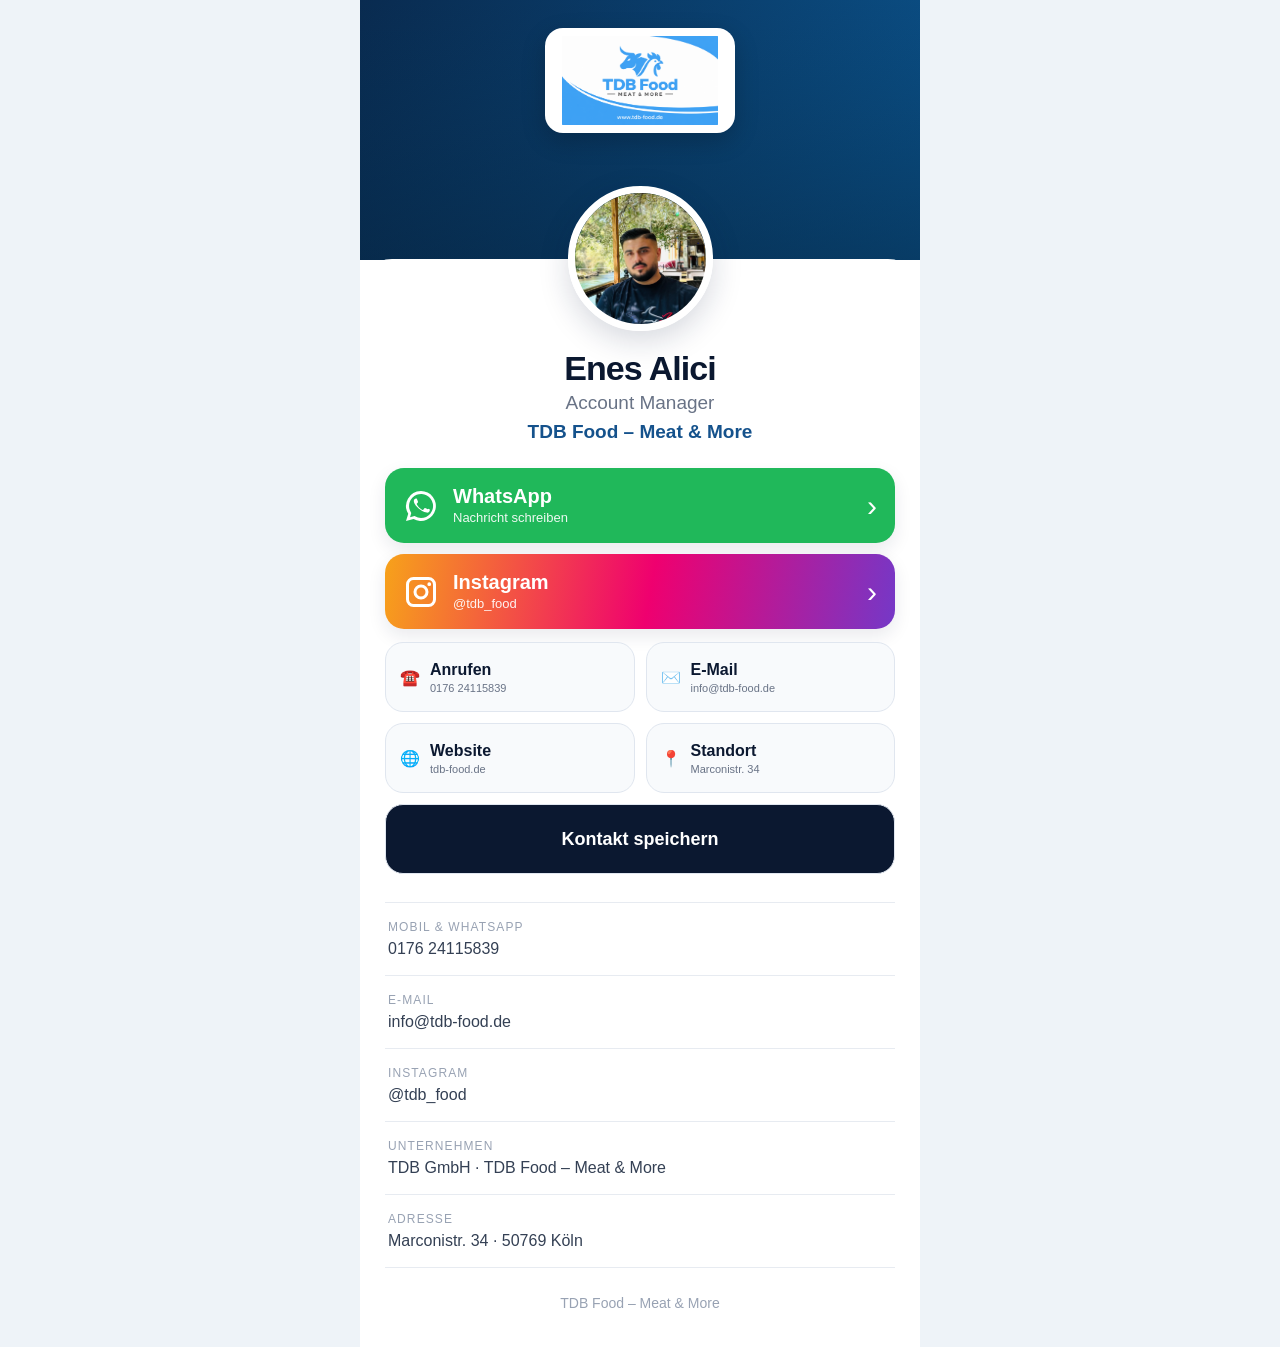
==== commit 1a67ecb2: "Add files via upload" ====
--- a/index.html
+++ b/index.html
@@ -1,13 +1,13 @@
-<!doctype html><html lang="de"><head><meta charset="utf-8"><meta name="viewport" content="width=device-width,initial-scale=1,viewport-fit=cover"><title>TDB Food | Halal Fleischgroßhandel NRW</title><meta name="description" content="TDB Food – Halal Fleisch- und Lebensmittelgroßhandel aus Köln. Eigene Logistik und Lieferung in ganz NRW."><link rel="stylesheet" href="style.css"></head><body>
-<header class="nav"><a class="brand" href="#top"><img src="tdb-logo.jpg" alt="TDB Food"><span>TDB Food</span></a><nav><a href="#sortiment">Sortiment</a><a href="#logistik">Logistik</a><a href="#liefergebiet">Liefergebiet</a><a href="#kunden">Kunden</a></nav><a class="nav-cta" href="https://wa.me/4917624115839">Anfragen</a></header>
-<main id="top">
-<section class="hero"><div class="hero-media"><img src="hero-beef.jpg" alt="Jungbullenfleisch bei TDB Food"></div><div class="hero-shade"></div><div class="hero-copy"><p class="kicker">TDB FOOD · MEAT & MORE</p><h1>Halal Fleisch.<br>Für Profis.</h1><p class="hero-sub">Fleisch- und Lebensmittelgroßhandel aus Köln.<br>Eigene Logistik. Lieferung in ganz NRW.</p><div class="hero-actions"><a class="pill primary" href="https://wa.me/4917624115839">Per WhatsApp anfragen</a><a class="pill glass" href="#sortiment">Sortiment ansehen</a></div></div><div class="scroll-hint">Scroll</div></section>
-<section class="intro reveal"><p class="kicker blue">SEIT 2013</p><h2>Qualität, auf die Gastronomie<br>und Handel täglich zählen.</h2><p>Wir beliefern Restaurants, Imbisse, Supermärkte und Großküchen mit frischer Ware und kurzen Wegen.</p><div class="numbers"><div><strong>150+</strong><span>Geschäftskunden</span></div><div><strong>30–40</strong><span>Lieferungen täglich</span></div><div><strong>NRW</strong><span>Liefergebiet</span></div></div></section>
-<section id="sortiment" class="story"><div class="story-sticky"><div class="story-title"><p class="kicker">UNSER SORTIMENT</p><h2>Fleisch, das<br>für sich spricht.</h2><p>Ausgewählte Ware für den professionellen Bedarf.</p></div><div class="story-stage"><article class="product-scene active" data-index="0"><img src="product-jungbulle.jpg" alt="Jungbullenfleisch"><div><span>01</span><h3>Jungbulle</h3><p>Kugel, Brust, Entrecôte, Roastbeef, Schulter und weitere Zuschnitte.</p></div></article><article class="product-scene" data-index="1"><img src="product-kalb.jpg" alt="Kalbfleisch"><div><span>02</span><h3>Kalb</h3><p>Hochwertige Zuschnitte für Gastronomie und Lebensmittelhandel.</p></div></article><article class="product-scene" data-index="2"><img src="product-lamm.jpg" alt="Lammfleisch"><div><span>03</span><h3>Lamm</h3><p>Keule, Schulter, Kotelett, Hals, Rippen und mehr.</p></div></article><article class="product-scene" data-index="3"><img src="product-gefluegel.jpg" alt="Geflügel"><div><span>04</span><h3>Geflügel</h3><p>Hähnchen, Pute, Brust, Keule, Flügel und ganze Hähnchen.</p></div></article><article class="product-scene" data-index="4"><img src="product-eier.jpg" alt="Eier"><div><span>05</span><h3>Eier & mehr</h3><p>Eier und ausgewählte Lebensmittel für den täglichen Bedarf.</p></div></article></div></div></section>
-<section id="logistik" class="cinema"><img src="coldroom.jpg" alt="Kühlhaus TDB Food"><div class="cinema-overlay"></div><div class="cinema-copy reveal"><p class="kicker">KÜHLKETTE</p><h2>Frisch rein.<br>Frisch raus.</h2><p>Kontrollierte Lagerung und zuverlässige Warenbewegung – vom Kühlhaus bis zum Kunden.</p></div></section>
-<section class="van-section"><div class="van-copy reveal"><p class="kicker blue">EIGENE LOGISTIK</p><h2>Wir bringen’s hin.</h2><p>Direkte Auslieferung mit eigenen Kühlfahrzeugen und persönlichen Ansprechpartnern.</p></div><div class="van-frame reveal"><img src="logistik-van.jpg" alt="TDB Food Kühlfahrzeug"></div></section>
-<section id="liefergebiet" class="map-section"><div class="map-copy reveal"><p class="kicker blue">AUS KÖLN FÜR NRW</p><h2>Ein Standort.<br>Ganz NRW.</h2><p>Köln, Bonn, Düsseldorf, Leverkusen, Bergisch Gladbach, Mönchengladbach, Hürth, Frechen, Wesseling und weitere Städte nach Absprache.</p></div><div class="map-frame reveal"><img src="delivery-map.jpg" alt="TDB Food Liefergebiet Nordrhein-Westfalen"></div></section>
-<section id="kunden" class="clients"><div class="clients-head reveal"><p class="kicker">REFERENZEN</p><h2>Eine Auswahl<br>unserer Kunden.</h2></div><div class="logo-row reveal"><div><img src="ref-holi.jpg" alt="Holi"></div><div><img src="ref-shukran.jpg" alt="Falafel Shukran"></div><div><img src="ref-bhasin.jpg" alt="Bhasin"></div></div><p class="client-note">Weitere Referenzen ergänzen wir nur mit den final freigegebenen Original-Logos.</p></section>
-<section class="cta"><div class="reveal"><p class="kicker">TDB FOOD</p><h2>Bereit für eine<br>zuverlässige Belieferung?</h2><p>Schreib uns direkt per WhatsApp oder ruf uns an.</p><div class="hero-actions center"><a class="pill white" href="https://wa.me/4917624115839">WhatsApp</a><a class="pill outline" href="tel:+4922129100919">0221 29100919</a></div></div></section>
-</main><footer><div><strong>TDB Food – Meat & More</strong><span>TDB GmbH · Marconistr. 34 · 50769 Köln</span></div><div><a href="mailto:info@tdb-food.de">info@tdb-food.de</a><a href="impressum.html">Impressum</a><a href="datenschutz.html">Datenschutz</a></div></footer>
-<script src="script.js"></script></body></html>
+<!doctype html><html lang="de"><head><meta charset="utf-8"><meta name="viewport" content="width=device-width,initial-scale=1"><meta name="robots" content="noindex,nofollow"><title>Enes Alici | TDB Food</title>
+<style>
+*{box-sizing:border-box}body{margin:0;background:#eef3f8;font-family:-apple-system,BlinkMacSystemFont,"Segoe UI",Arial,sans-serif;color:#0b1830}.page{max-width:560px;margin:auto;min-height:100vh;background:white}.hero{height:260px;background:linear-gradient(135deg,#092b50,#0b5a96);position:relative;overflow:hidden}.hero:after{content:"";position:absolute;inset:0;background:linear-gradient(180deg,transparent,rgba(4,23,43,.45))}.logo{position:absolute;z-index:2;top:28px;left:50%;transform:translateX(-50%);width:190px;height:105px;object-fit:contain;background:#fff;border-radius:18px;padding:8px;box-shadow:0 8px 25px #0003}.card{position:relative;margin-top:-1px;border-radius:32px 32px 0 0;background:#fff;text-align:center;padding:0 25px 34px}.avatar{position:relative;z-index:3;width:145px;height:145px;border-radius:50%;object-fit:cover;object-position:center 30%;border:7px solid #fff;margin-top:-73px;box-shadow:0 10px 30px #1020402b}h1{font-size:34px;margin:14px 0 4px;letter-spacing:-1px}.role{font-size:19px;color:#697386}.company{font-size:19px;font-weight:800;color:#15528c;margin:7px 0 25px}.big{display:flex;align-items:center;text-align:left;gap:14px;color:#fff;text-decoration:none;border-radius:19px;padding:17px 18px;margin:11px 0;box-shadow:0 7px 18px #10204018}.big svg{width:36px;height:36px;fill:#fff;flex:none}.big strong{display:block;font-size:20px}.big small{font-size:13px;opacity:.92}.wa{background:#20b85a}.ig{background:linear-gradient(100deg,#f7a21a,#ef006f 52%,#7538c7)}.arr{margin-left:auto;font-size:30px}.grid{display:grid;grid-template-columns:1fr 1fr;gap:11px;margin-top:13px}.btn{min-height:70px;border:1px solid #e0e6ef;background:#f8fafc;border-radius:18px;color:#0b1830;text-decoration:none;display:flex;align-items:center;gap:10px;padding:14px;font-weight:750;text-align:left}.btn svg{width:27px;height:27px;fill:#135388}.btn small{display:block;color:#697386;font-size:11px;font-weight:500;margin-top:3px}.save{grid-column:1/-1;background:#0b1830;color:#fff;justify-content:center;font-size:18px}.save svg{fill:#fff}.details{margin-top:28px;border-top:1px solid #e7ebf1;text-align:left}.row{padding:17px 3px;border-bottom:1px solid #e7ebf1}.label{display:block;color:#98a2b3;text-transform:uppercase;letter-spacing:1.1px;font-size:12px;margin-bottom:6px}.value{color:#344054;font-size:16px;text-decoration:none}.footer{padding:27px 0 2px;color:#98a2b3;font-size:14px}
+</style></head><body><main class="page"><div class="hero"><img class="logo" src="tdb-logo.png" alt="TDB Food"></div><section class="card"><img class="avatar" src="enes-alici.jpg" alt="Enes Alici"><h1>Enes Alici</h1><div class="role">Account Manager</div><div class="company">TDB Food – Meat & More</div>
+<a class="big wa" href="https://wa.me/4917624115839"><svg viewBox="0 0 24 24"><path d="M12 2a10 10 0 0 0-8.5 15.2L2 22l5-1.3A10 10 0 1 0 12 2Zm0 18a8 8 0 0 1-4-1.1l-.3-.2-3 .8.8-2.9-.2-.3A8 8 0 1 1 12 20Zm4.4-5.8c-.2-.1-1.4-.7-1.6-.8-.2-.1-.4-.1-.5.1l-.8 1c-.1.1-.3.2-.5.1-1.8-.9-3-2-3.8-3.8-.1-.2 0-.4.1-.5l.6-.7c.1-.2.2-.3.1-.5l-.7-1.8c-.1-.3-.4-.3-.6-.3-.8 0-1.5.7-1.5 1.7 0 1 .7 2.6 2.4 4.2 1.7 1.7 4 3 6.2 3.5.8.2 1.8-.5 2-1.3.1-.5.1-.8 0-.9-.2 0-.6-.2-1-.4Z"/></svg><div><strong>WhatsApp</strong><small>Nachricht schreiben</small></div><span class="arr">›</span></a>
+<a class="big ig" href="https://www.instagram.com/tdb_food/"><svg viewBox="0 0 24 24"><path d="M7 2h10a5 5 0 0 1 5 5v10a5 5 0 0 1-5 5H7a5 5 0 0 1-5-5V7a5 5 0 0 1 5-5Zm0 2a3 3 0 0 0-3 3v10a3 3 0 0 0 3 3h10a3 3 0 0 0 3-3V7a3 3 0 0 0-3-3H7Zm10.5 1.5a1.25 1.25 0 1 1 0 2.5 1.25 1.25 0 0 1 0-2.5ZM12 7a5 5 0 1 1 0 10 5 5 0 0 1 0-10Zm0 2a3 3 0 1 0 0 6 3 3 0 0 0 0-6Z"/></svg><div><strong>Instagram</strong><small>@tdb_food</small></div><span class="arr">›</span></a>
+<div class="grid">
+<a class="btn" href="tel:+4917624115839">☎️ <span>Anrufen<small>0176 24115839</small></span></a>
+<a class="btn" href="mailto:info@tdb-food.de">✉️ <span>E-Mail<small>info@tdb-food.de</small></span></a>
+<a class="btn" href="https://tdb-food.de">🌐 <span>Website<small>tdb-food.de</small></span></a>
+<a class="btn" href="https://maps.google.com/?q=Marconistr.+34,+50769+Köln">📍 <span>Standort<small>Marconistr. 34</small></span></a>
+<a class="btn save" href="enes-alici.vcf" download>Kontakt speichern</a></div>
+<div class="details"><div class="row"><span class="label">Mobil & WhatsApp</span><a class="value" href="tel:+4917624115839">0176 24115839</a></div><div class="row"><span class="label">E-Mail</span><a class="value" href="mailto:info@tdb-food.de">info@tdb-food.de</a></div><div class="row"><span class="label">Instagram</span><a class="value" href="https://www.instagram.com/tdb_food/">@tdb_food</a></div><div class="row"><span class="label">Unternehmen</span><span class="value">TDB GmbH · TDB Food – Meat & More</span></div><div class="row"><span class="label">Adresse</span><span class="value">Marconistr. 34 · 50769 Köln</span></div></div><div class="footer">TDB Food – Meat & More</div></section></main></body></html>
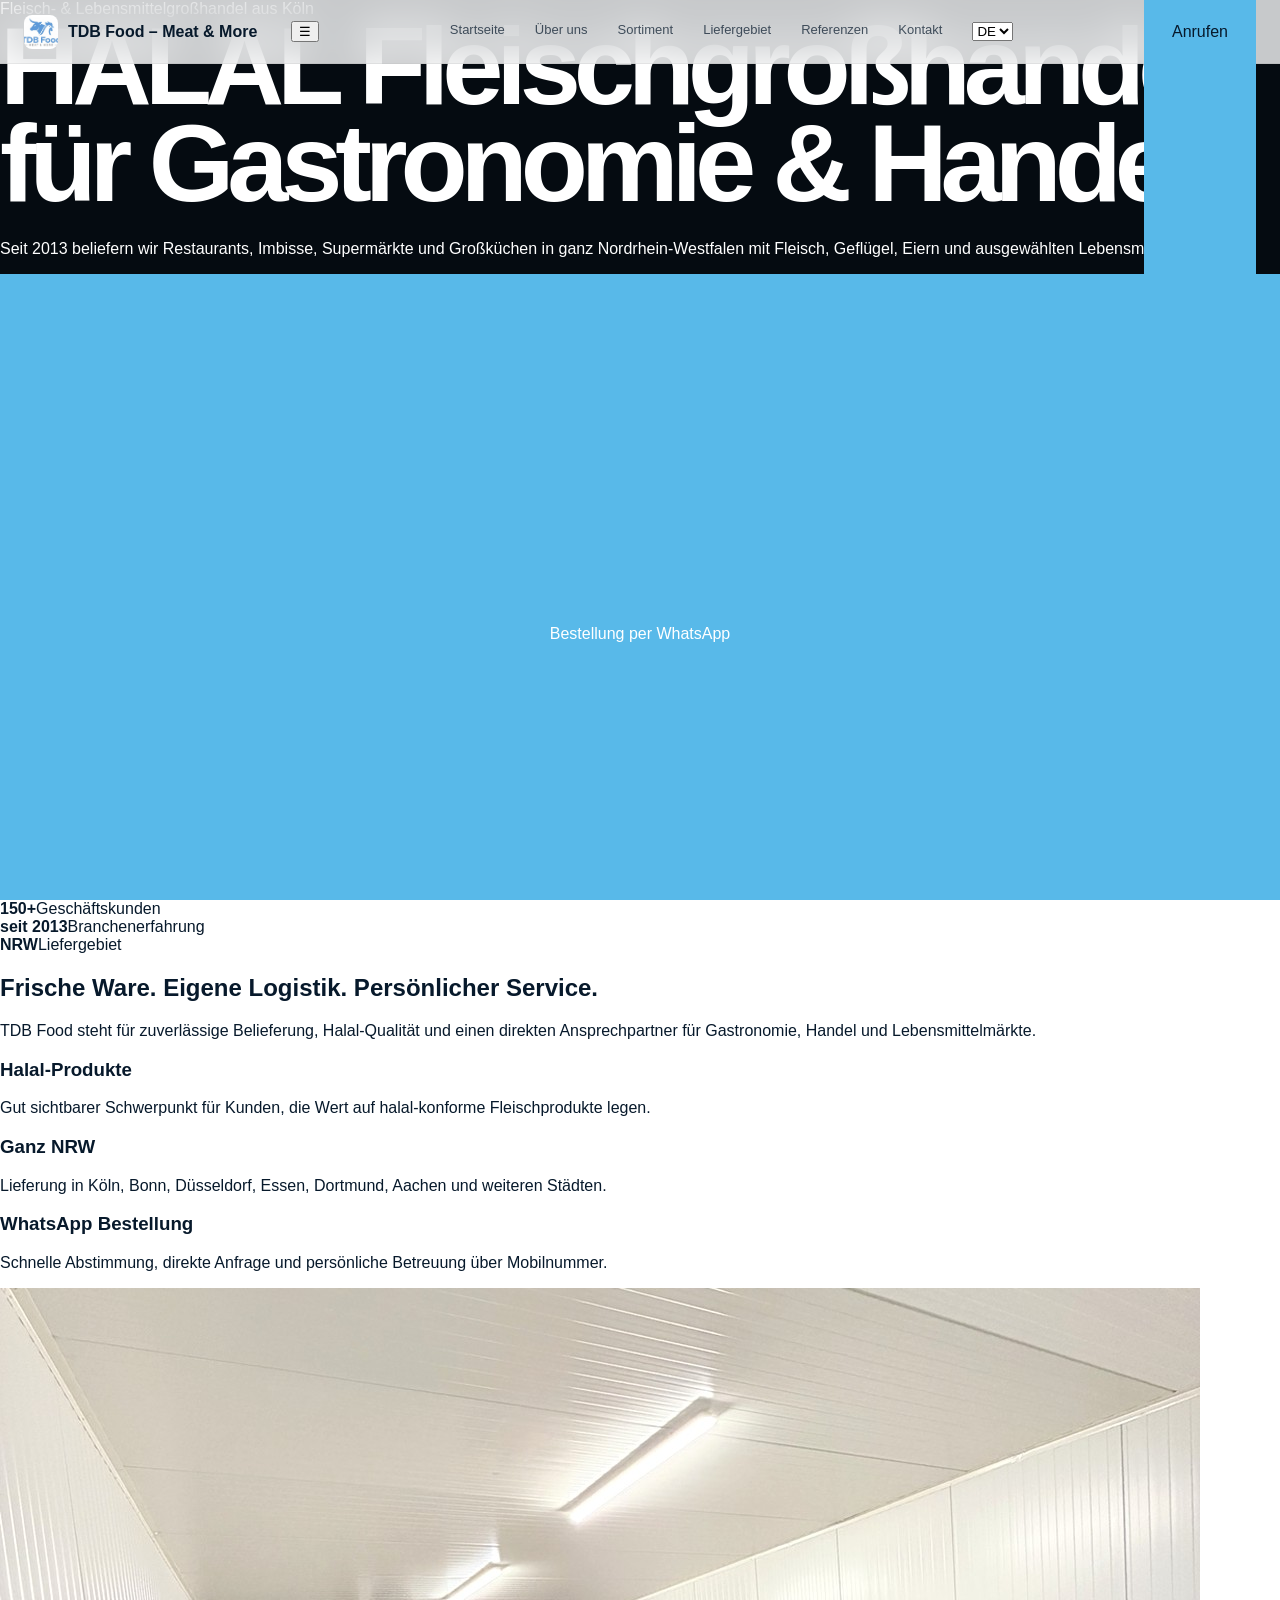
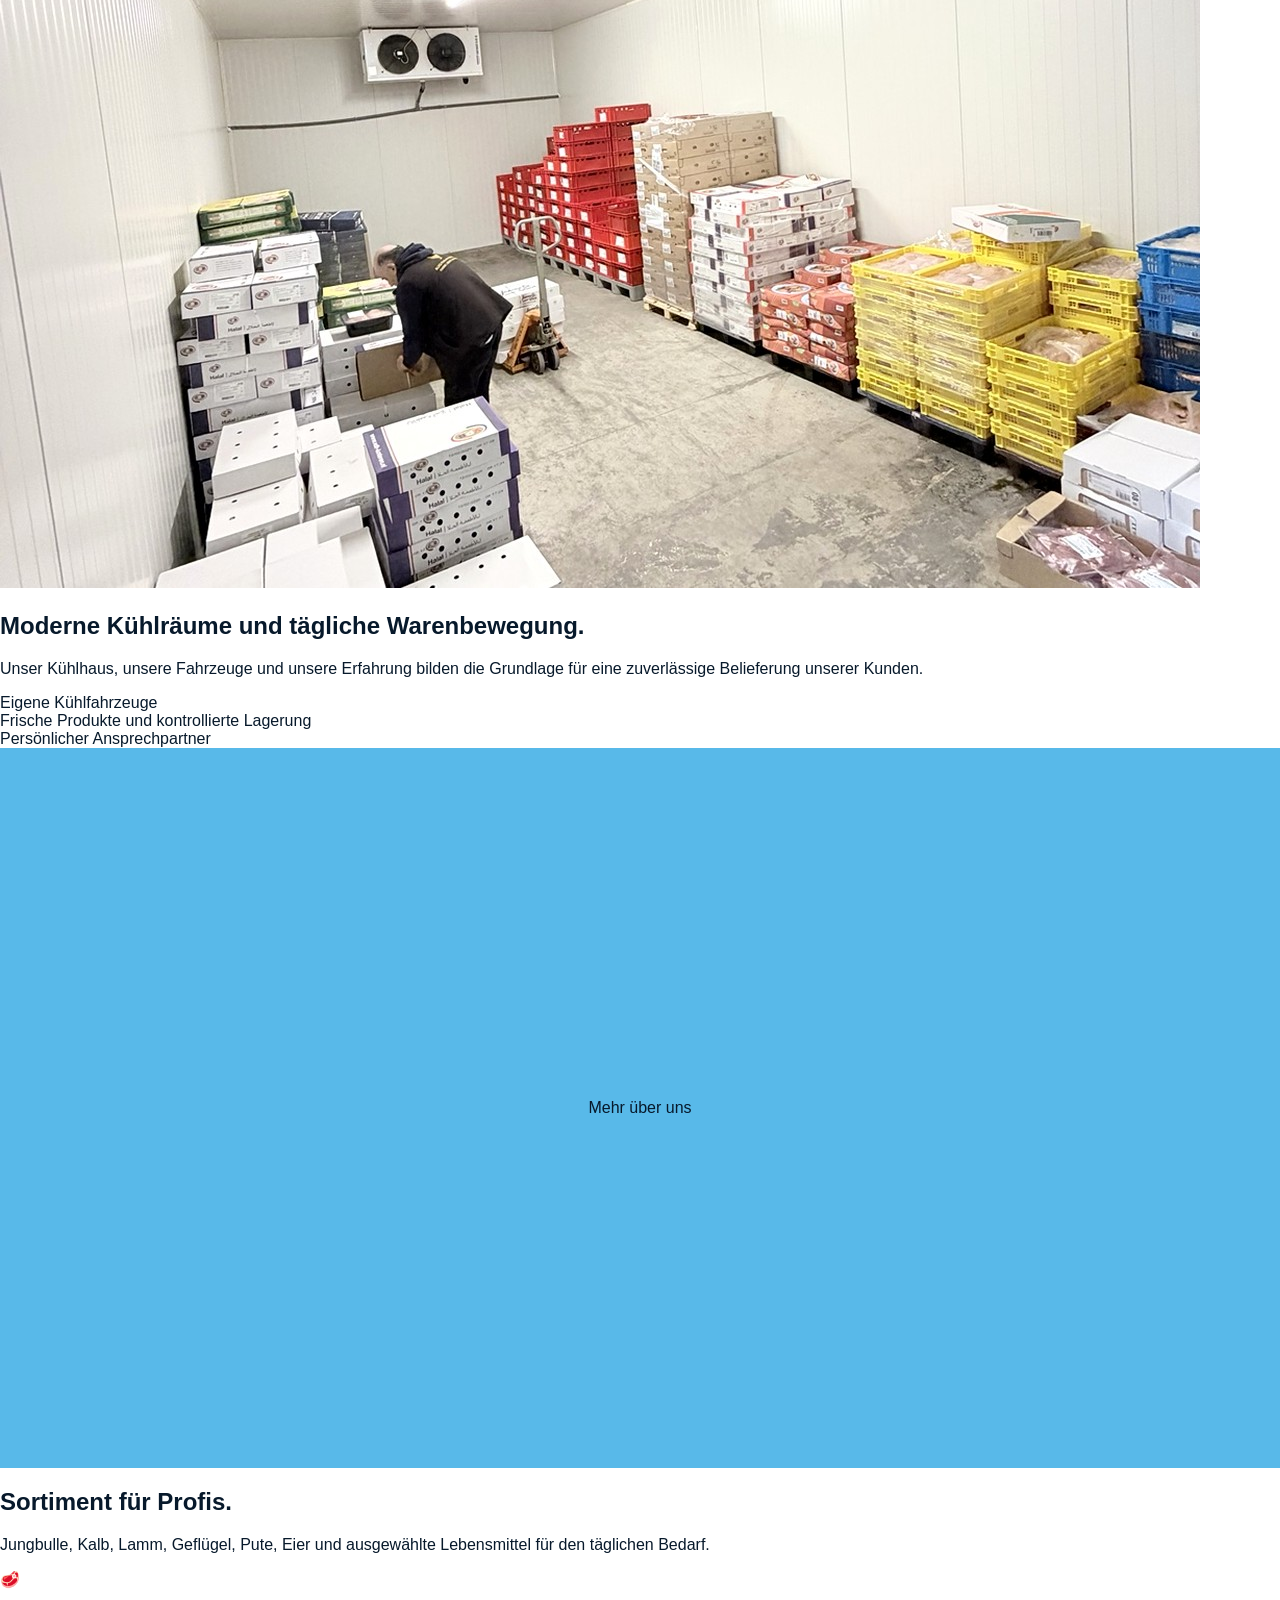
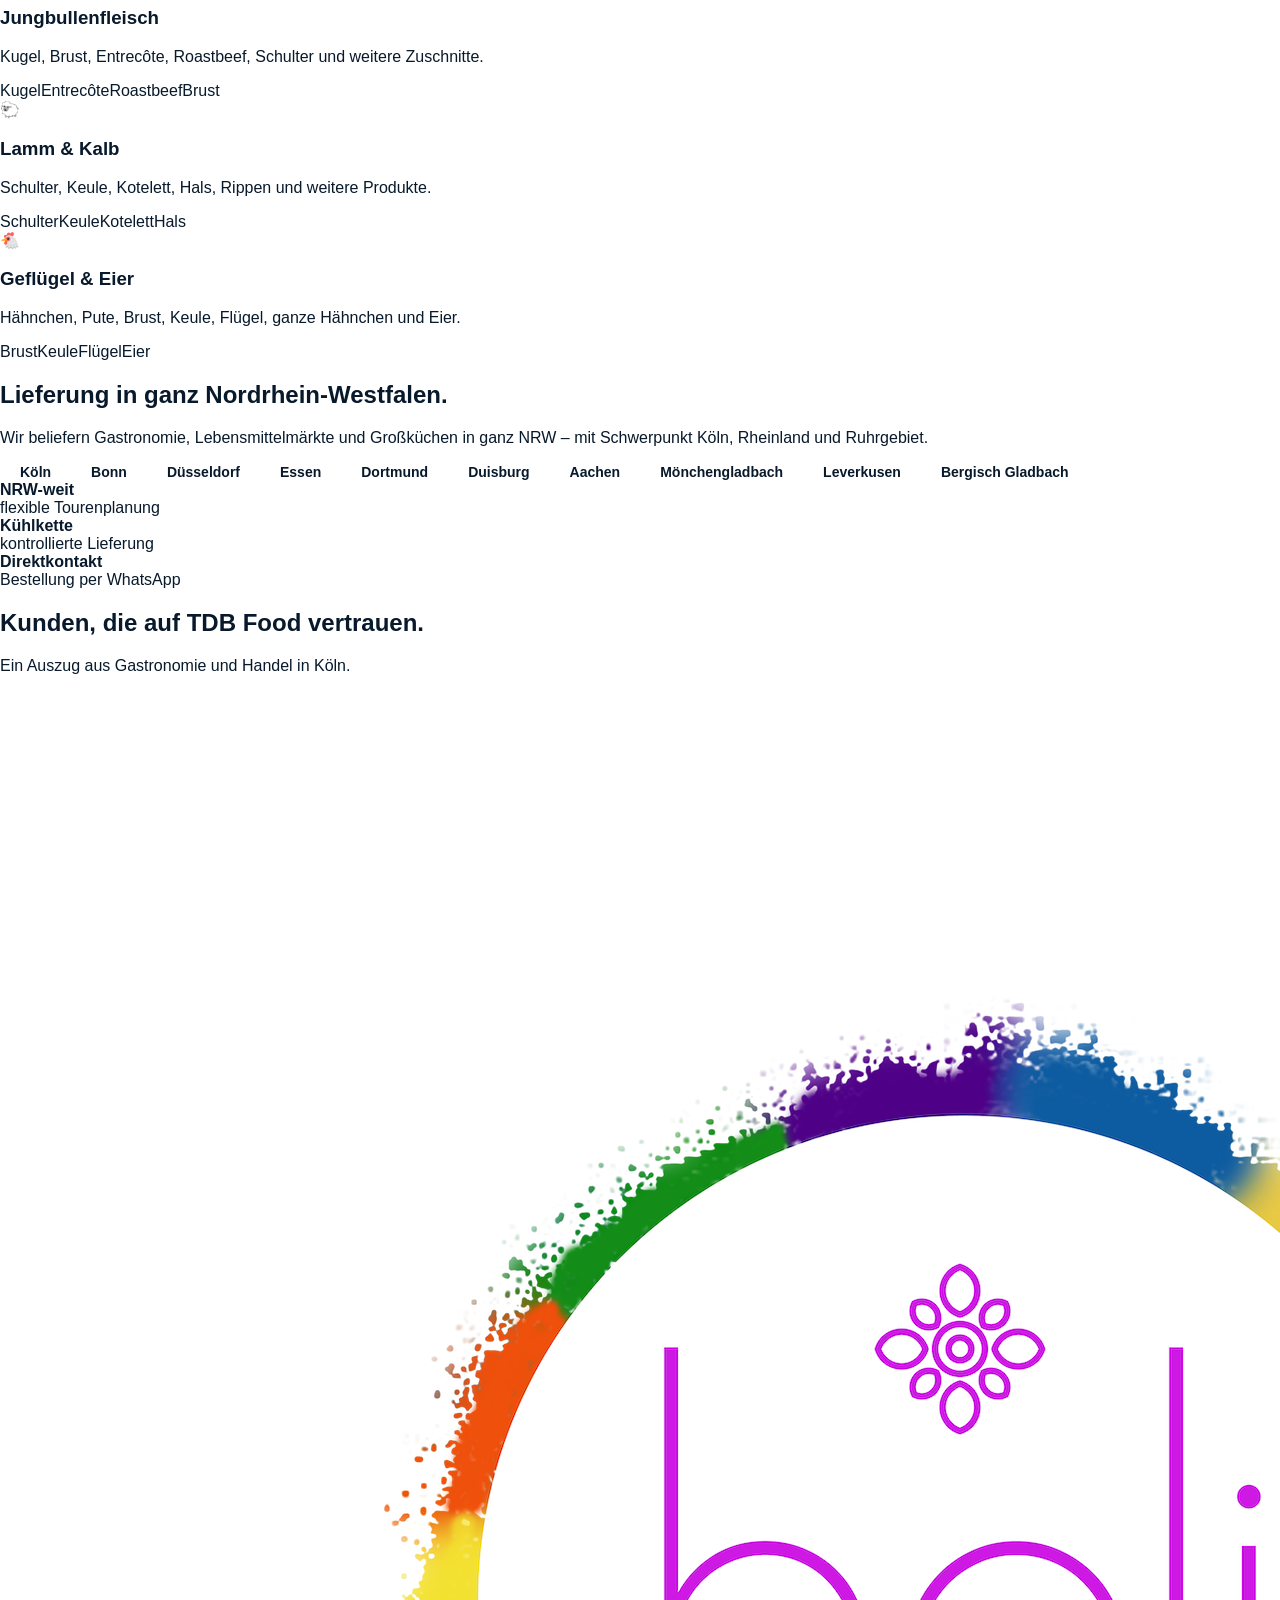
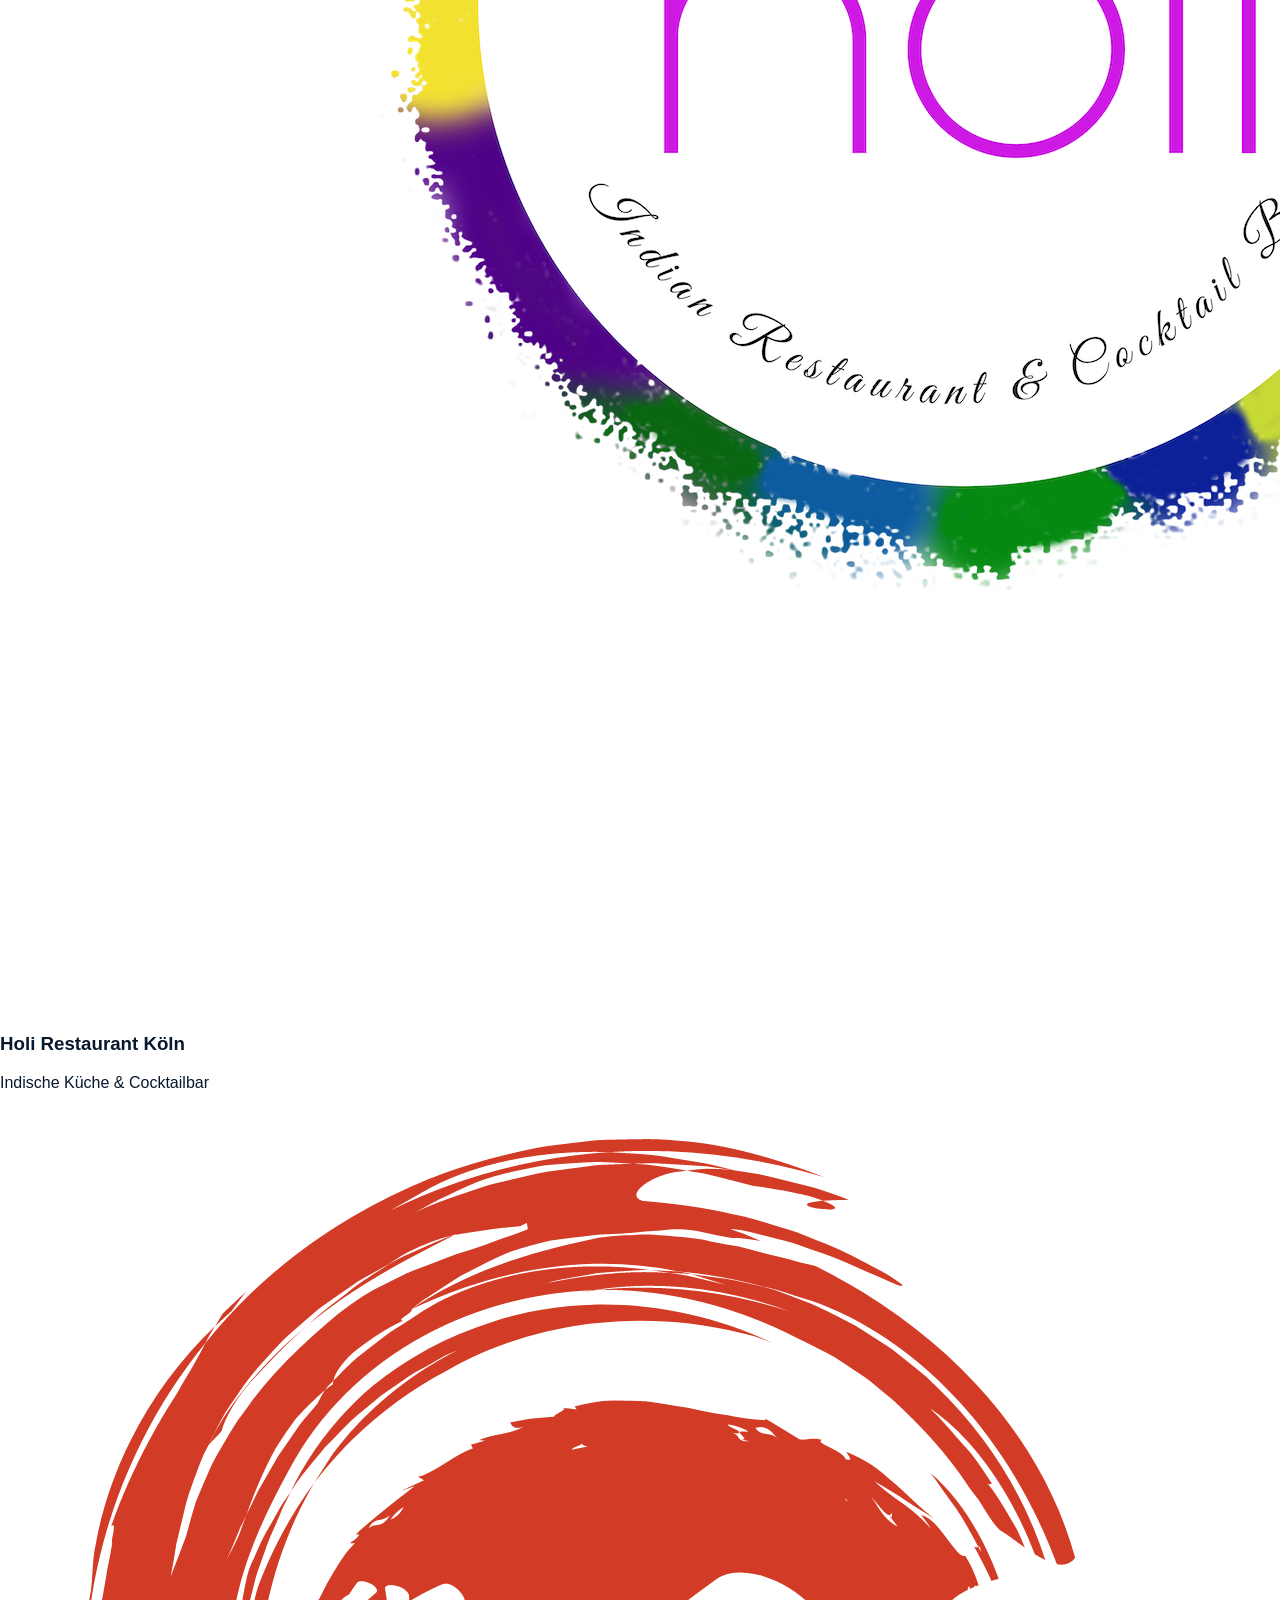
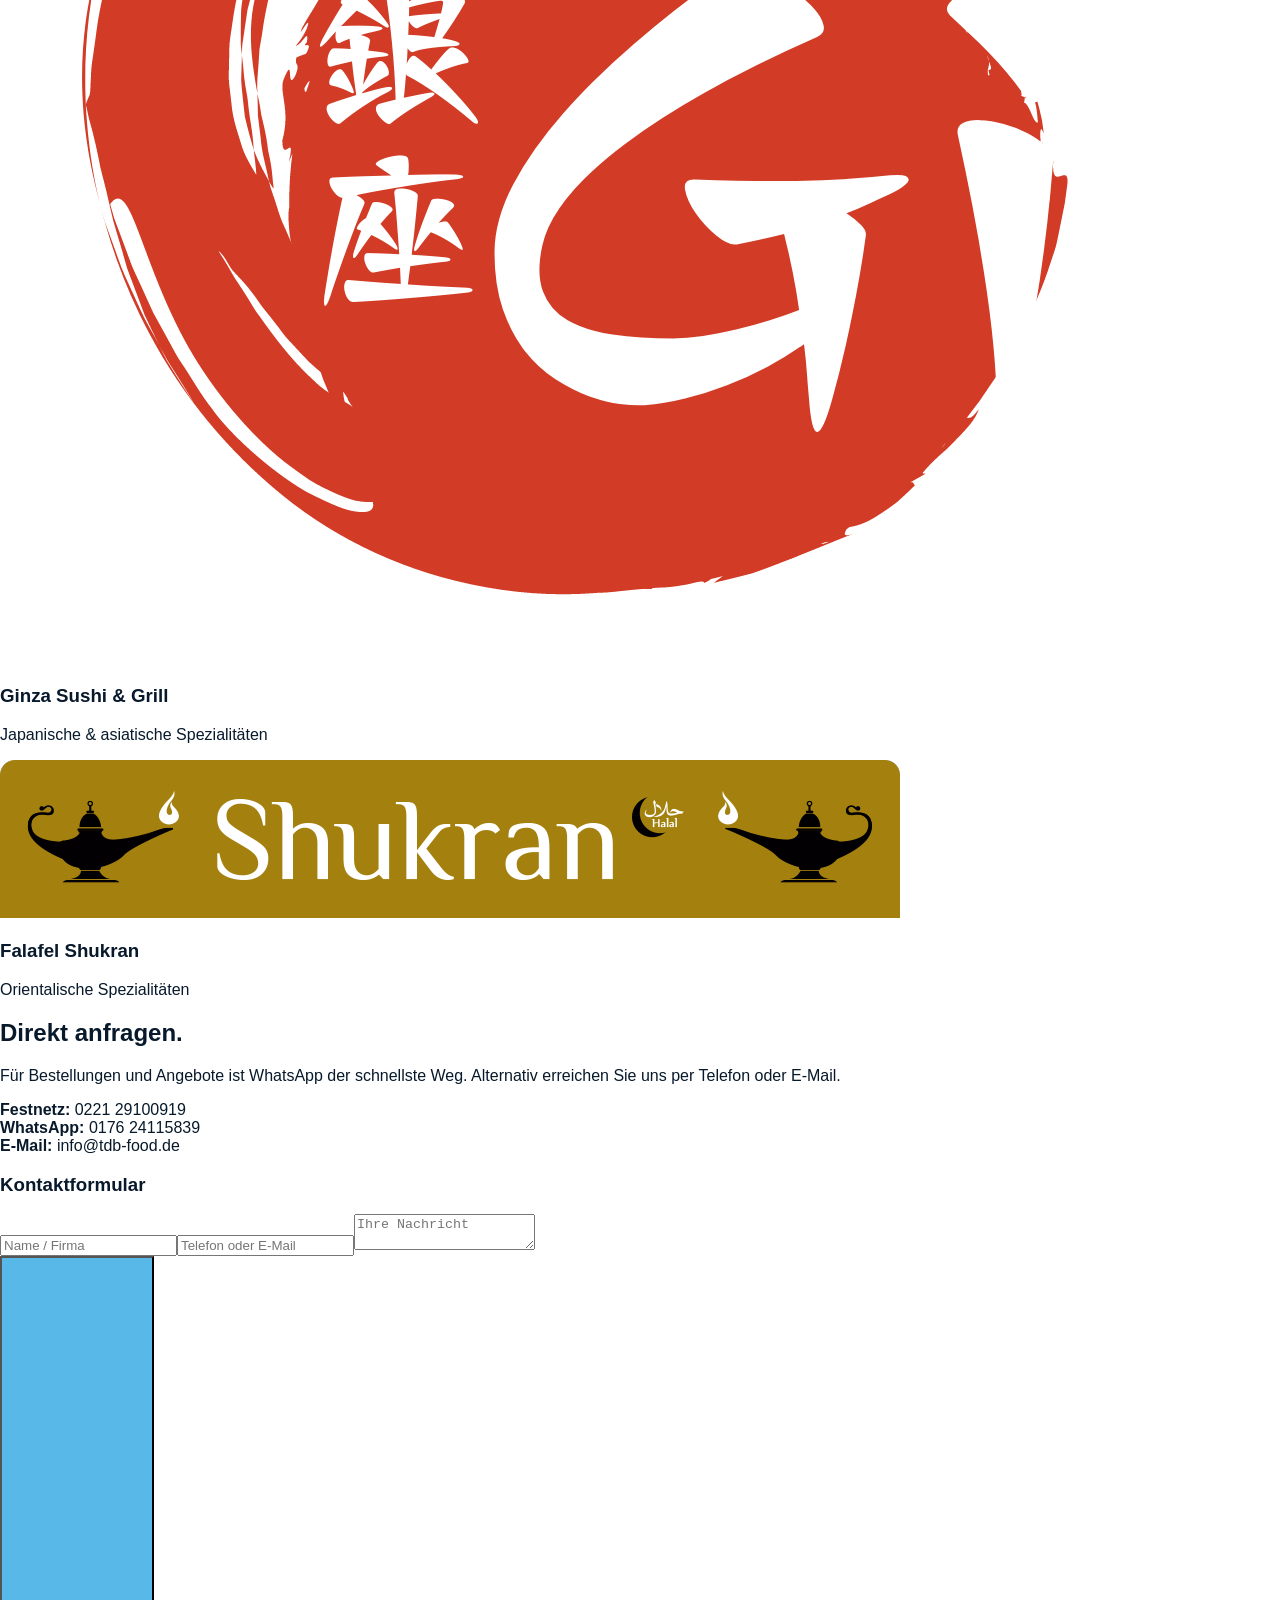
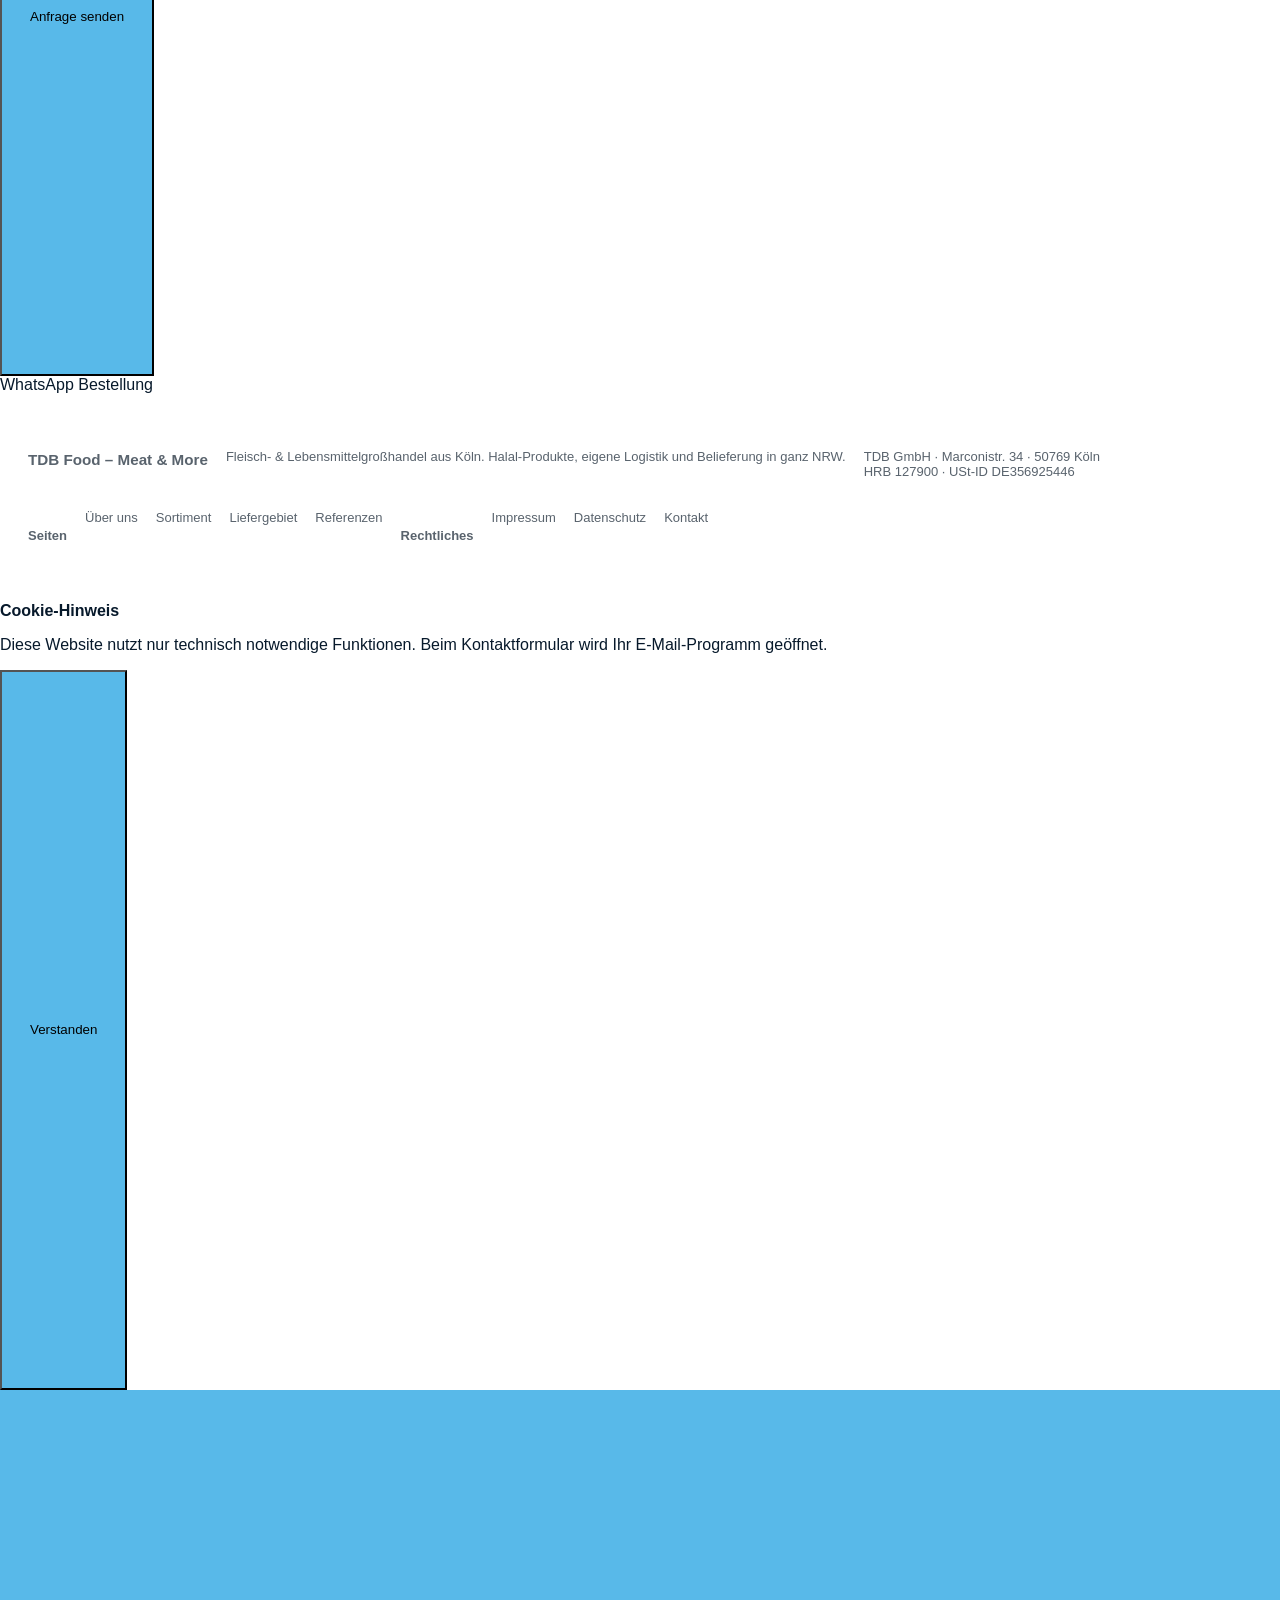
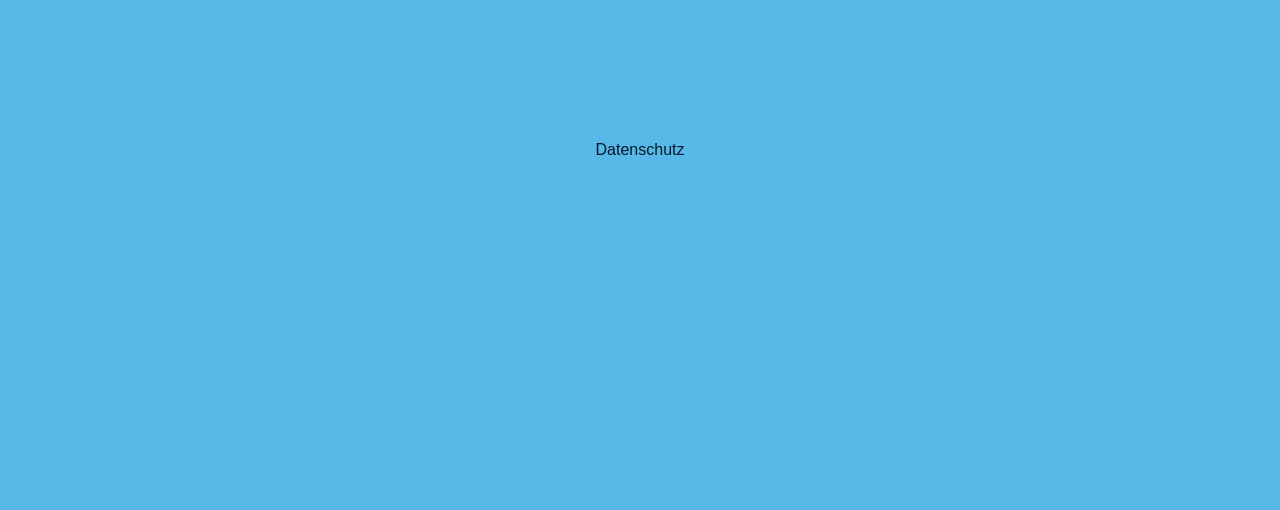
==== commit cb42ff6f: "Update index.html" ====
--- a/index.html
+++ b/index.html
@@ -1,13 +1,10 @@
-<!doctype html><html lang="de"><head><meta charset="utf-8"><meta name="viewport" content="width=device-width,initial-scale=1"><meta name="robots" content="noindex,nofollow"><title>Enes Alici | TDB Food</title>
-<style>
-*{box-sizing:border-box}body{margin:0;background:#eef3f8;font-family:-apple-system,BlinkMacSystemFont,"Segoe UI",Arial,sans-serif;color:#0b1830}.page{max-width:560px;margin:auto;min-height:100vh;background:white}.hero{height:260px;background:linear-gradient(135deg,#092b50,#0b5a96);position:relative;overflow:hidden}.hero:after{content:"";position:absolute;inset:0;background:linear-gradient(180deg,transparent,rgba(4,23,43,.45))}.logo{position:absolute;z-index:2;top:28px;left:50%;transform:translateX(-50%);width:190px;height:105px;object-fit:contain;background:#fff;border-radius:18px;padding:8px;box-shadow:0 8px 25px #0003}.card{position:relative;margin-top:-1px;border-radius:32px 32px 0 0;background:#fff;text-align:center;padding:0 25px 34px}.avatar{position:relative;z-index:3;width:145px;height:145px;border-radius:50%;object-fit:cover;object-position:center 30%;border:7px solid #fff;margin-top:-73px;box-shadow:0 10px 30px #1020402b}h1{font-size:34px;margin:14px 0 4px;letter-spacing:-1px}.role{font-size:19px;color:#697386}.company{font-size:19px;font-weight:800;color:#15528c;margin:7px 0 25px}.big{display:flex;align-items:center;text-align:left;gap:14px;color:#fff;text-decoration:none;border-radius:19px;padding:17px 18px;margin:11px 0;box-shadow:0 7px 18px #10204018}.big svg{width:36px;height:36px;fill:#fff;flex:none}.big strong{display:block;font-size:20px}.big small{font-size:13px;opacity:.92}.wa{background:#20b85a}.ig{background:linear-gradient(100deg,#f7a21a,#ef006f 52%,#7538c7)}.arr{margin-left:auto;font-size:30px}.grid{display:grid;grid-template-columns:1fr 1fr;gap:11px;margin-top:13px}.btn{min-height:70px;border:1px solid #e0e6ef;background:#f8fafc;border-radius:18px;color:#0b1830;text-decoration:none;display:flex;align-items:center;gap:10px;padding:14px;font-weight:750;text-align:left}.btn svg{width:27px;height:27px;fill:#135388}.btn small{display:block;color:#697386;font-size:11px;font-weight:500;margin-top:3px}.save{grid-column:1/-1;background:#0b1830;color:#fff;justify-content:center;font-size:18px}.save svg{fill:#fff}.details{margin-top:28px;border-top:1px solid #e7ebf1;text-align:left}.row{padding:17px 3px;border-bottom:1px solid #e7ebf1}.label{display:block;color:#98a2b3;text-transform:uppercase;letter-spacing:1.1px;font-size:12px;margin-bottom:6px}.value{color:#344054;font-size:16px;text-decoration:none}.footer{padding:27px 0 2px;color:#98a2b3;font-size:14px}
-</style></head><body><main class="page"><div class="hero"><img class="logo" src="tdb-logo.png" alt="TDB Food"></div><section class="card"><img class="avatar" src="enes-alici.jpg" alt="Enes Alici"><h1>Enes Alici</h1><div class="role">Account Manager</div><div class="company">TDB Food – Meat & More</div>
-<a class="big wa" href="https://wa.me/4917624115839"><svg viewBox="0 0 24 24"><path d="M12 2a10 10 0 0 0-8.5 15.2L2 22l5-1.3A10 10 0 1 0 12 2Zm0 18a8 8 0 0 1-4-1.1l-.3-.2-3 .8.8-2.9-.2-.3A8 8 0 1 1 12 20Zm4.4-5.8c-.2-.1-1.4-.7-1.6-.8-.2-.1-.4-.1-.5.1l-.8 1c-.1.1-.3.2-.5.1-1.8-.9-3-2-3.8-3.8-.1-.2 0-.4.1-.5l.6-.7c.1-.2.2-.3.1-.5l-.7-1.8c-.1-.3-.4-.3-.6-.3-.8 0-1.5.7-1.5 1.7 0 1 .7 2.6 2.4 4.2 1.7 1.7 4 3 6.2 3.5.8.2 1.8-.5 2-1.3.1-.5.1-.8 0-.9-.2 0-.6-.2-1-.4Z"/></svg><div><strong>WhatsApp</strong><small>Nachricht schreiben</small></div><span class="arr">›</span></a>
-<a class="big ig" href="https://www.instagram.com/tdb_food/"><svg viewBox="0 0 24 24"><path d="M7 2h10a5 5 0 0 1 5 5v10a5 5 0 0 1-5 5H7a5 5 0 0 1-5-5V7a5 5 0 0 1 5-5Zm0 2a3 3 0 0 0-3 3v10a3 3 0 0 0 3 3h10a3 3 0 0 0 3-3V7a3 3 0 0 0-3-3H7Zm10.5 1.5a1.25 1.25 0 1 1 0 2.5 1.25 1.25 0 0 1 0-2.5ZM12 7a5 5 0 1 1 0 10 5 5 0 0 1 0-10Zm0 2a3 3 0 1 0 0 6 3 3 0 0 0 0-6Z"/></svg><div><strong>Instagram</strong><small>@tdb_food</small></div><span class="arr">›</span></a>
-<div class="grid">
-<a class="btn" href="tel:+4917624115839">☎️ <span>Anrufen<small>0176 24115839</small></span></a>
-<a class="btn" href="mailto:info@tdb-food.de">✉️ <span>E-Mail<small>info@tdb-food.de</small></span></a>
-<a class="btn" href="https://tdb-food.de">🌐 <span>Website<small>tdb-food.de</small></span></a>
-<a class="btn" href="https://maps.google.com/?q=Marconistr.+34,+50769+Köln">📍 <span>Standort<small>Marconistr. 34</small></span></a>
-<a class="btn save" href="enes-alici.vcf" download>Kontakt speichern</a></div>
-<div class="details"><div class="row"><span class="label">Mobil & WhatsApp</span><a class="value" href="tel:+4917624115839">0176 24115839</a></div><div class="row"><span class="label">E-Mail</span><a class="value" href="mailto:info@tdb-food.de">info@tdb-food.de</a></div><div class="row"><span class="label">Instagram</span><a class="value" href="https://www.instagram.com/tdb_food/">@tdb_food</a></div><div class="row"><span class="label">Unternehmen</span><span class="value">TDB GmbH · TDB Food – Meat & More</span></div><div class="row"><span class="label">Adresse</span><span class="value">Marconistr. 34 · 50769 Köln</span></div></div><div class="footer">TDB Food – Meat & More</div></section></main></body></html>+<!doctype html><html lang="de"><head><meta charset="utf-8"><meta name="viewport" content="width=device-width,initial-scale=1"><title>Index | TDB Food</title><meta name="description" content="TDB Food – Meat & More. Halal Fleisch- und Lebensmittelgroßhandel aus Köln mit Lieferung in ganz NRW."><link rel="preconnect" href="https://fonts.gstatic.com"><link rel="stylesheet" href="style.css"></head><body><header class="topbar"><div class="container nav"><a class="brand" href="index.html"><img class="brand-logo" src="tdb-logo.jpg" alt="TDB Food Logo"><span>TDB Food – Meat & More</span></a><button class="mobile-toggle">☰</button><nav class="menu"><a href="index.html" data-i18n="nav-home">Startseite</a><a href="about.html" data-i18n="nav-about">Über uns</a><a href="products.html" data-i18n="nav-products">Sortiment</a><a href="delivery.html" data-i18n="nav-delivery">Liefergebiet</a><a href="references.html" data-i18n="nav-references">Referenzen</a><a href="contact.html" data-i18n="nav-contact">Kontakt</a><select class="lang" onchange="document.querySelector('[data-lang='+this.value+']')?.click()"><option value="de">DE</option><option value="en">EN</option><option value="ku">KU</option><option value="tr">TR</option></select></nav><a class="cta" href="tel:+4922129100919" data-i18n="call-short">Anrufen</a></div></header><button hidden data-lang="de"></button><button hidden data-lang="en"></button><button hidden data-lang="ku"></button><button hidden data-lang="tr"></button>
+<section class="hero"><div class="container hero-inner"><div class="eyebrow">Fleisch- & Lebensmittelgroßhandel aus Köln</div><h1 data-i18n="hero-title">HALAL Fleischgroßhandel für Gastronomie & Handel</h1><p data-i18n="hero-sub">Seit 2013 beliefern wir Restaurants, Imbisse, Supermärkte und Großküchen in ganz Nordrhein-Westfalen mit Fleisch, Geflügel, Eiern und ausgewählten Lebensmitteln.</p><div class="actions"><a class="cta blue" href="https://wa.me/4917624115839" data-i18n="wa">Bestellung per WhatsApp</a><a class="cta" href="tel:+4922129100919" data-i18n="call">Jetzt anrufen</a></div></div></section>
+<div class="container stats"><div class="stat reveal"><b>150+</b><span data-i18n="stat-customers">Geschäftskunden</span></div><div class="stat reveal"><b>seit 2013</b><span data-i18n="stat-exp">Branchenerfahrung</span></div><div class="stat reveal"><b>NRW</b><span data-i18n="stat-area">Liefergebiet</span></div></div>
+<section class="section"><div class="container section-head"><div><h2><span data-i18n="intro-title">Frische Ware. Eigene Logistik. Persönlicher Service.</span></h2></div><p class="lead"><span data-i18n="intro-text">TDB Food steht für zuverlässige Belieferung, Halal-Qualität und einen direkten Ansprechpartner für Gastronomie, Handel und Lebensmittelmärkte.</span></p></div><div class="container grid"><div class="card reveal"><h3>Halal-Produkte</h3><p data-i18n="card-halal">Gut sichtbarer Schwerpunkt für Kunden, die Wert auf halal-konforme Fleischprodukte legen.</p></div><div class="card reveal"><h3>Ganz NRW</h3><p data-i18n="card-nrw">Lieferung in Köln, Bonn, Düsseldorf, Essen, Dortmund, Aachen und weiteren Städten.</p></div><div class="card reveal"><h3>WhatsApp Bestellung</h3><p data-i18n="card-wa">Schnelle Abstimmung, direkte Anfrage und persönliche Betreuung über Mobilnummer.</p></div></div></section>
+<section class="section light"><div class="container about-grid"><div class="photo-card reveal"><img src="coldroom.jpg" alt="Kühlhaus TDB Food"></div><div class="reveal"><h2>Moderne Kühlräume und tägliche Warenbewegung.</h2><p class="lead">Unser Kühlhaus, unsere Fahrzeuge und unsere Erfahrung bilden die Grundlage für eine zuverlässige Belieferung unserer Kunden.</p><div class="tick">Eigene Kühlfahrzeuge</div><div class="tick">Frische Produkte und kontrollierte Lagerung</div><div class="tick">Persönlicher Ansprechpartner</div><a class="cta blue" href="about.html">Mehr über uns</a></div></div></section>
+<section class="section dark"><div class="container section-head"><div><h2 data-i18n="products-title">Sortiment für Profis.</h2></div><p class="lead" data-i18n="products-lead">Jungbulle, Kalb, Lamm, Geflügel, Pute, Eier und ausgewählte Lebensmittel für den täglichen Bedarf.</p></div><div class="container grid"><div class="card product-card reveal"><div><div class="product-badge">🥩</div><h3 data-i18n="prod-beef">Jungbullenfleisch</h3><p data-i18n="prod-beef-text">Kugel, Brust, Entrecôte, Roastbeef, Schulter und weitere Zuschnitte.</p><div class="cut-list"><span class="cut-pill">Kugel</span><span class="cut-pill">Entrecôte</span><span class="cut-pill">Roastbeef</span><span class="cut-pill">Brust</span></div></div></div><div class="card product-card reveal"><div><div class="product-badge">🐑</div><h3 data-i18n="prod-lamb">Lamm & Kalb</h3><p data-i18n="prod-lamb-text">Schulter, Keule, Kotelett, Hals, Rippen und weitere Produkte.</p><div class="cut-list"><span class="cut-pill">Schulter</span><span class="cut-pill">Keule</span><span class="cut-pill">Kotelett</span><span class="cut-pill">Hals</span></div></div></div><div class="card product-card reveal"><div><div class="product-badge">🐔</div><h3 data-i18n="prod-poultry">Geflügel & Eier</h3><p data-i18n="prod-poultry-text">Hähnchen, Pute, Brust, Keule, Flügel, ganze Hähnchen und Eier.</p><div class="cut-list"><span class="cut-pill">Brust</span><span class="cut-pill">Keule</span><span class="cut-pill">Flügel</span><span class="cut-pill">Eier</span></div></div></div></div></section>
+<section class="section"><div class="container delivery-box reveal"><h2 data-i18n="delivery-title">Lieferung in ganz Nordrhein-Westfalen.</h2><p class="lead" data-i18n="delivery-lead">Wir beliefern Gastronomie, Lebensmittelmärkte und Großküchen in ganz NRW – mit Schwerpunkt Köln, Rheinland und Ruhrgebiet.</p><div class="city-list"><span class="pill">Köln</span><span class="pill">Bonn</span><span class="pill">Düsseldorf</span><span class="pill">Essen</span><span class="pill">Dortmund</span><span class="pill">Duisburg</span><span class="pill">Aachen</span><span class="pill">Mönchengladbach</span><span class="pill">Leverkusen</span><span class="pill">Bergisch Gladbach</span></div><div class="delivery-highlights"><div class="delivery-tile"><b data-i18n="del-1">NRW-weit</b><br><span data-i18n="del-1t">flexible Tourenplanung</span></div><div class="delivery-tile"><b data-i18n="del-2">Kühlkette</b><br><span data-i18n="del-2t">kontrollierte Lieferung</span></div><div class="delivery-tile"><b data-i18n="del-3">Direktkontakt</b><br><span data-i18n="del-3t">Bestellung per WhatsApp</span></div></div></div></section>
+<section class="section dark"><div class="container section-head"><div><h2><span data-i18n="refs-title">Kunden, die auf TDB Food vertrauen.</span></h2></div><p class="lead"><span data-i18n="refs-lead">Ein Auszug aus Gastronomie und Handel in Köln.</span></p></div><div class="container refs"><div class="ref-card reveal"><div class="logo-box"><img src="holi.png" alt="Holi Restaurant Köln"></div><div><h3>Holi Restaurant Köln</h3><p>Indische Küche & Cocktailbar</p></div></div><div class="ref-card reveal"><div class="logo-box"><img src="ginza.png" alt="Ginza Sushi & Grill"></div><div><h3>Ginza Sushi & Grill</h3><p>Japanische & asiatische Spezialitäten</p></div></div><div class="ref-card reveal"><div class="logo-box"><img src="shukran.png" alt="Falafel Shukran"></div><div><h3>Falafel Shukran</h3><p>Orientalische Spezialitäten</p></div></div></div></section>
+<section class="section"><div class="container contact-grid"><div><h2><span data-i18n="contact-title">Direkt anfragen.</span></h2><p class="lead"><span data-i18n="contact-lead">Für Bestellungen und Angebote ist WhatsApp der schnellste Weg. Alternativ erreichen Sie uns per Telefon oder E-Mail.</span></p><p><b>Festnetz:</b> 0221 29100919<br><b>WhatsApp:</b> 0176 24115839<br><b>E-Mail:</b> info@tdb-food.de</p></div><form class="contact-card" onsubmit="sendForm(event)"><h3>Kontaktformular</h3><input name="name" placeholder="Name / Firma" required><input name="contact" placeholder="Telefon oder E-Mail" required><textarea name="message" placeholder="Ihre Nachricht" required></textarea><button class="cta blue" type="submit">Anfrage senden</button></form></div></section>
+<a class="whatsapp" href="https://wa.me/4917624115839">WhatsApp Bestellung</a><footer class="footer"><div class="container footer-grid"><div><h3>TDB Food – Meat & More</h3><p>Fleisch- & Lebensmittelgroßhandel aus Köln. Halal-Produkte, eigene Logistik und Belieferung in ganz NRW.</p><p>TDB GmbH · Marconistr. 34 · 50769 Köln<br>HRB 127900 · USt-ID DE356925446</p></div><div><h4>Seiten</h4><a href="about.html" data-i18n="nav-about">Über uns</a><a href="products.html" data-i18n="nav-products">Sortiment</a><a href="delivery.html" data-i18n="nav-delivery">Liefergebiet</a><a href="references.html" data-i18n="nav-references">Referenzen</a></div><div><h4>Rechtliches</h4><a href="impressum.html">Impressum</a><a href="datenschutz.html">Datenschutz</a><a href="contact.html" data-i18n="nav-contact">Kontakt</a></div></div></footer><div class="cookie"><b>Cookie-Hinweis</b><p>Diese Website nutzt nur technisch notwendige Funktionen. Beim Kontaktformular wird Ihr E-Mail-Programm geöffnet.</p><div class="actions"><button class="cta blue" onclick="okCookie()">Verstanden</button><a class="cta" href="datenschutz.html">Datenschutz</a></div></div><script src="script.js"></script></body></html>
--- a/style.css
+++ b/style.css
@@ -0,0 +1 @@
+:root{--ink:#07192b;--blue:#58b9e9;--soft:#f5f7f9;--white:#fff;--muted:#68717c}*{box-sizing:border-box}html{scroll-behavior:smooth}body{margin:0;font-family:-apple-system,BlinkMacSystemFont,"SF Pro Display","Segoe UI",Arial,sans-serif;color:var(--ink);background:#fff;-webkit-font-smoothing:antialiased}a{color:inherit;text-decoration:none}.nav{position:fixed;z-index:50;top:0;left:0;right:0;height:64px;display:flex;align-items:center;gap:34px;padding:0 max(24px,calc((100vw - 1240px)/2));background:rgba(255,255,255,.78);backdrop-filter:saturate(180%) blur(22px);border-bottom:1px solid rgba(0,0,0,.06)}.brand{display:flex;align-items:center;gap:10px;font-weight:700;white-space:nowrap}.brand img{width:34px;height:34px;border-radius:8px;object-fit:cover}.nav nav{display:flex;gap:30px;margin:auto;font-size:13px}.nav nav a{opacity:.72;transition:.25s}.nav nav a:hover{opacity:1}.nav-cta,.pill{border-radius:999px;padding:12px 20px;font-weight:600;font-size:14px;transition:.3s}.nav-cta{background:var(--ink);color:#fff}.hero{height:100svh;min-height:700px;position:relative;overflow:hidden;background:#050b11;color:#fff}.hero-media,.hero-media img,.hero-shade{position:absolute;inset:0;width:100%;height:100%}.hero-media img{object-fit:cover;transform:scale(1.08);will-change:transform}.hero-shade{background:linear-gradient(90deg,rgba(0,10,20,.8) 0%,rgba(0,10,20,.42) 48%,rgba(0,0,0,.12) 75%),linear-gradient(0deg,rgba(0,0,0,.38),transparent 45%)}.hero-copy{position:absolute;left:max(28px,calc((100vw - 1240px)/2));bottom:14vh;max-width:850px;z-index:2}.kicker{font-size:13px;font-weight:700;letter-spacing:.15em;margin:0 0 20px}.kicker.blue{color:#208bc0}.hero h1{font-size:clamp(62px,8.6vw,132px);line-height:.88;letter-spacing:-.065em;margin:0 0 28px;font-weight:700}.hero-sub{font-size:clamp(19px,2vw,28px);line-height:1.35;color:rgba(255,255,255,.82);margin:0 0 32px}.hero-actions{display:flex;gap:12px;flex-wrap:wrap}.pill.primary{background:#fff;color:#07192b}.pill.glass{border:1px solid rgba(255,255,255,.5);background:rgba(255,255,255,.1);backdrop-filter:blur(10px)}.pill:hover{transform:translateY(-2px)}.scroll-hint{position:absolute;right:28px;bottom:30px;z-index:2;font-size:11px;letter-spacing:.18em;text-transform:uppercase;opacity:.55}.intro{padding:150px 28px 130px;text-align:center;max-width:1180px;margin:auto}.intro h2,.van-copy h2,.map-copy h2,.clients h2,.cta h2{font-size:clamp(46px,6.2vw,92px);line-height:.98;letter-spacing:-.055em;margin:0}.intro>p:not(.kicker){max-width:700px;margin:30px auto 0;font-size:21px;line-height:1.55;color:var(--muted)}.numbers{display:grid;grid-template-columns:repeat(3,1fr);gap:1px;background:#dfe4e8;margin-top:90px;border-radius:26px;overflow:hidden}.numbers div{background:#fff;padding:48px 20px}.numbers strong{display:block;font-size:52px;letter-spacing:-.05em}.numbers span{display:block;color:var(--muted);margin-top:8px}.story{height:500vh;background:#050b11;color:#fff;position:relative}.story-sticky{position:sticky;top:0;height:100vh;overflow:hidden}.story-title{position:absolute;z-index:10;left:max(28px,calc((100vw - 1240px)/2));top:14vh;width:36%;pointer-events:none}.story-title h2{font-size:clamp(52px,6vw,92px);line-height:.94;letter-spacing:-.055em;margin:0 0 22px}.story-title>p:last-child{color:#aab4be;font-size:19px;line-height:1.5}.story-stage{position:absolute;right:0;top:0;width:60%;height:100%}.product-scene{position:absolute;inset:0;opacity:0;transform:scale(1.04);transition:opacity .65s ease,transform .9s ease}.product-scene.active{opacity:1;transform:scale(1)}.product-scene:after{content:"";position:absolute;inset:0;background:linear-gradient(0deg,rgba(0,0,0,.76),transparent 55%)}.product-scene img{width:100%;height:100%;object-fit:cover}.product-scene div{position:absolute;z-index:2;left:8%;bottom:9%;max-width:580px}.product-scene span{font-size:13px;opacity:.6}.product-scene h3{font-size:clamp(52px,6vw,92px);letter-spacing:-.055em;margin:7px 0 10px}.product-scene p{font-size:18px;line-height:1.5;color:#d8dde2;margin:0}.cinema{height:110vh;min-height:760px;position:relative;color:#fff;overflow:hidden}.cinema>img{width:100%;height:100%;object-fit:cover}.cinema-overlay{position:absolute;inset:0;background:linear-gradient(90deg,rgba(0,11,22,.78),rgba(0,0,0,.08)),linear-gradient(0deg,rgba(0,0,0,.35),transparent)}.cinema-copy{position:absolute;left:max(28px,calc((100vw - 1240px)/2));bottom:13%;max-width:720px}.cinema-copy h2{font-size:clamp(60px,8vw,120px);line-height:.9;letter-spacing:-.06em;margin:0 0 26px}.cinema-copy p:last-child{font-size:20px;line-height:1.5;color:#e0e4e8;max-width:600px}.van-section,.map-section{padding:150px max(28px,calc((100vw - 1240px)/2));background:var(--soft)}.van-copy,.map-copy{max-width:880px;margin-bottom:70px}.van-copy p:last-child,.map-copy p:last-child{font-size:20px;line-height:1.55;color:var(--muted);max-width:700px}.van-frame,.map-frame{border-radius:34px;overflow:hidden;background:#e8edf0}.van-frame img,.map-frame img{display:block;width:100%;max-height:760px;object-fit:cover}.map-section{background:#fff}.map-frame img{object-fit:contain}.clients{padding:150px max(28px,calc((100vw - 1240px)/2));background:#07192b;color:#fff}.clients-head{max-width:900px;margin-bottom:80px}.logo-row{display:grid;grid-template-columns:repeat(3,1fr);gap:18px}.logo-row div{height:240px;background:#fff;border-radius:28px;display:flex;align-items:center;justify-content:center;padding:34px}.logo-row img{max-width:100%;max-height:100%;object-fit:contain}.client-note{color:#91a0ae;margin-top:24px;font-size:13px}.cta{min-height:80vh;background:#58b9e9;display:grid;place-items:center;text-align:center;padding:120px 28px}.cta h2{color:#07192b}.cta>div>p:not(.kicker){font-size:20px;margin:26px 0;color:#16364d}.hero-actions.center{justify-content:center}.pill.white{background:#fff}.pill.outline{border:1px solid rgba(7,25,43,.35)}footer{padding:42px max(28px,calc((100vw - 1240px)/2));display:flex;justify-content:space-between;gap:30px;font-size:13px;color:#59636d}footer div{display:flex;gap:18px;flex-wrap:wrap}.reveal{opacity:0;transform:translateY(36px);transition:opacity .9s cubic-bezier(.2,.7,.2,1),transform .9s cubic-bezier(.2,.7,.2,1)}.reveal.visible{opacity:1;transform:none}@media(max-width:800px){.nav{height:58px;padding:0 16px}.nav nav{display:none}.brand span{font-size:14px}.nav-cta{padding:9px 14px}.hero{min-height:680px}.hero-copy{left:22px;right:22px;bottom:12vh}.hero h1{font-size:58px}.hero-sub{font-size:18px}.scroll-hint{display:none}.intro{padding:110px 20px}.intro h2,.van-copy h2,.map-copy h2,.clients h2,.cta h2{font-size:48px}.numbers{grid-template-columns:1fr;margin-top:60px}.numbers div{padding:30px}.numbers strong{font-size:42px}.story-title{top:11vh;left:22px;width:calc(100% - 44px);z-index:4}.story-title h2{font-size:46px}.story-title>p:last-child{display:none}.story-stage{width:100%;height:66%;top:34%}.product-scene div{left:22px;right:22px;bottom:32px}.product-scene h3{font-size:48px}.cinema{height:90vh}.cinema-copy{left:22px;right:22px;bottom:8%}.cinema-copy h2{font-size:58px}.van-section,.map-section,.clients{padding:100px 20px}.van-copy,.map-copy{margin-bottom:45px}.van-frame,.map-frame{border-radius:22px}.logo-row{grid-template-columns:1fr}.logo-row div{height:190px}.cta{min-height:70vh;padding:90px 20px}footer{padding:34px 20px;flex-direction:column}.kicker{margin-bottom:14px}}@media(prefers-reduced-motion:reduce){html{scroll-behavior:auto}.reveal,.product-scene,.hero-media img,.pill{transition:none!important;transform:none!important}.reveal{opacity:1}}
